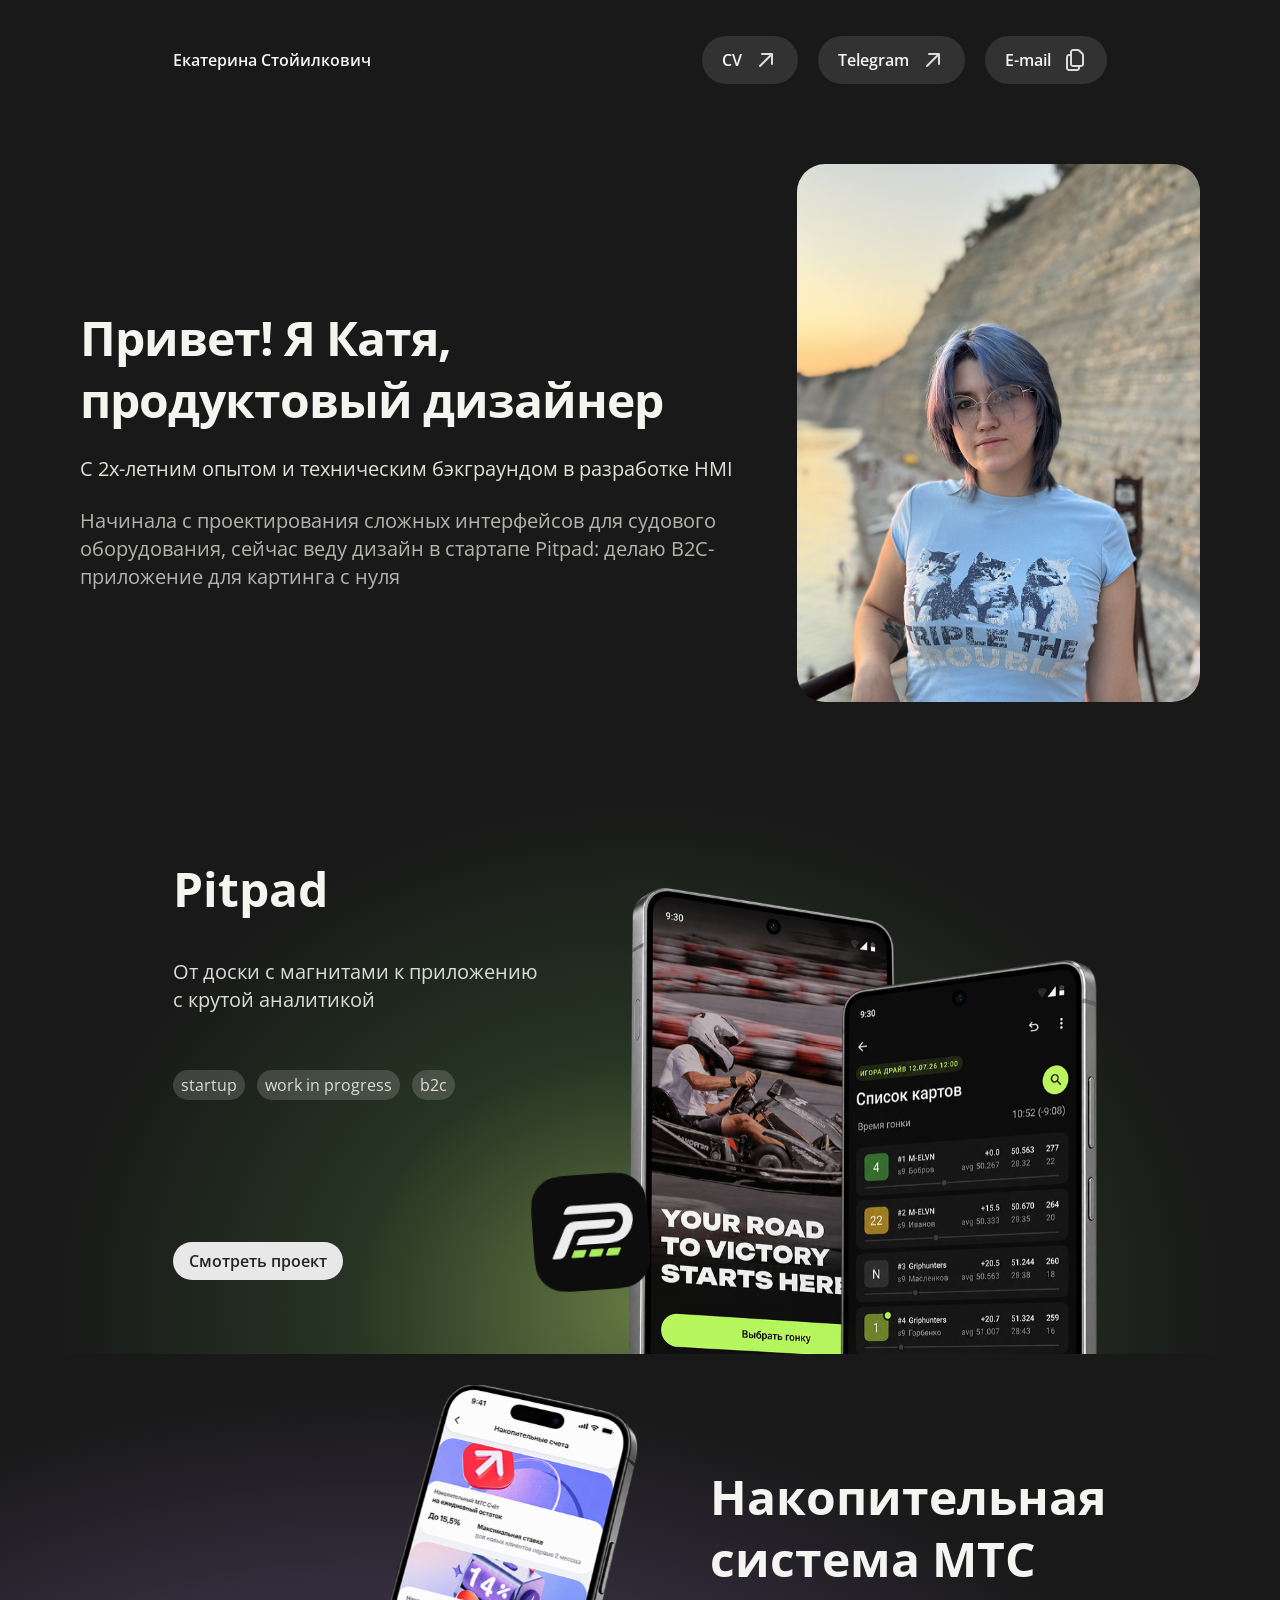
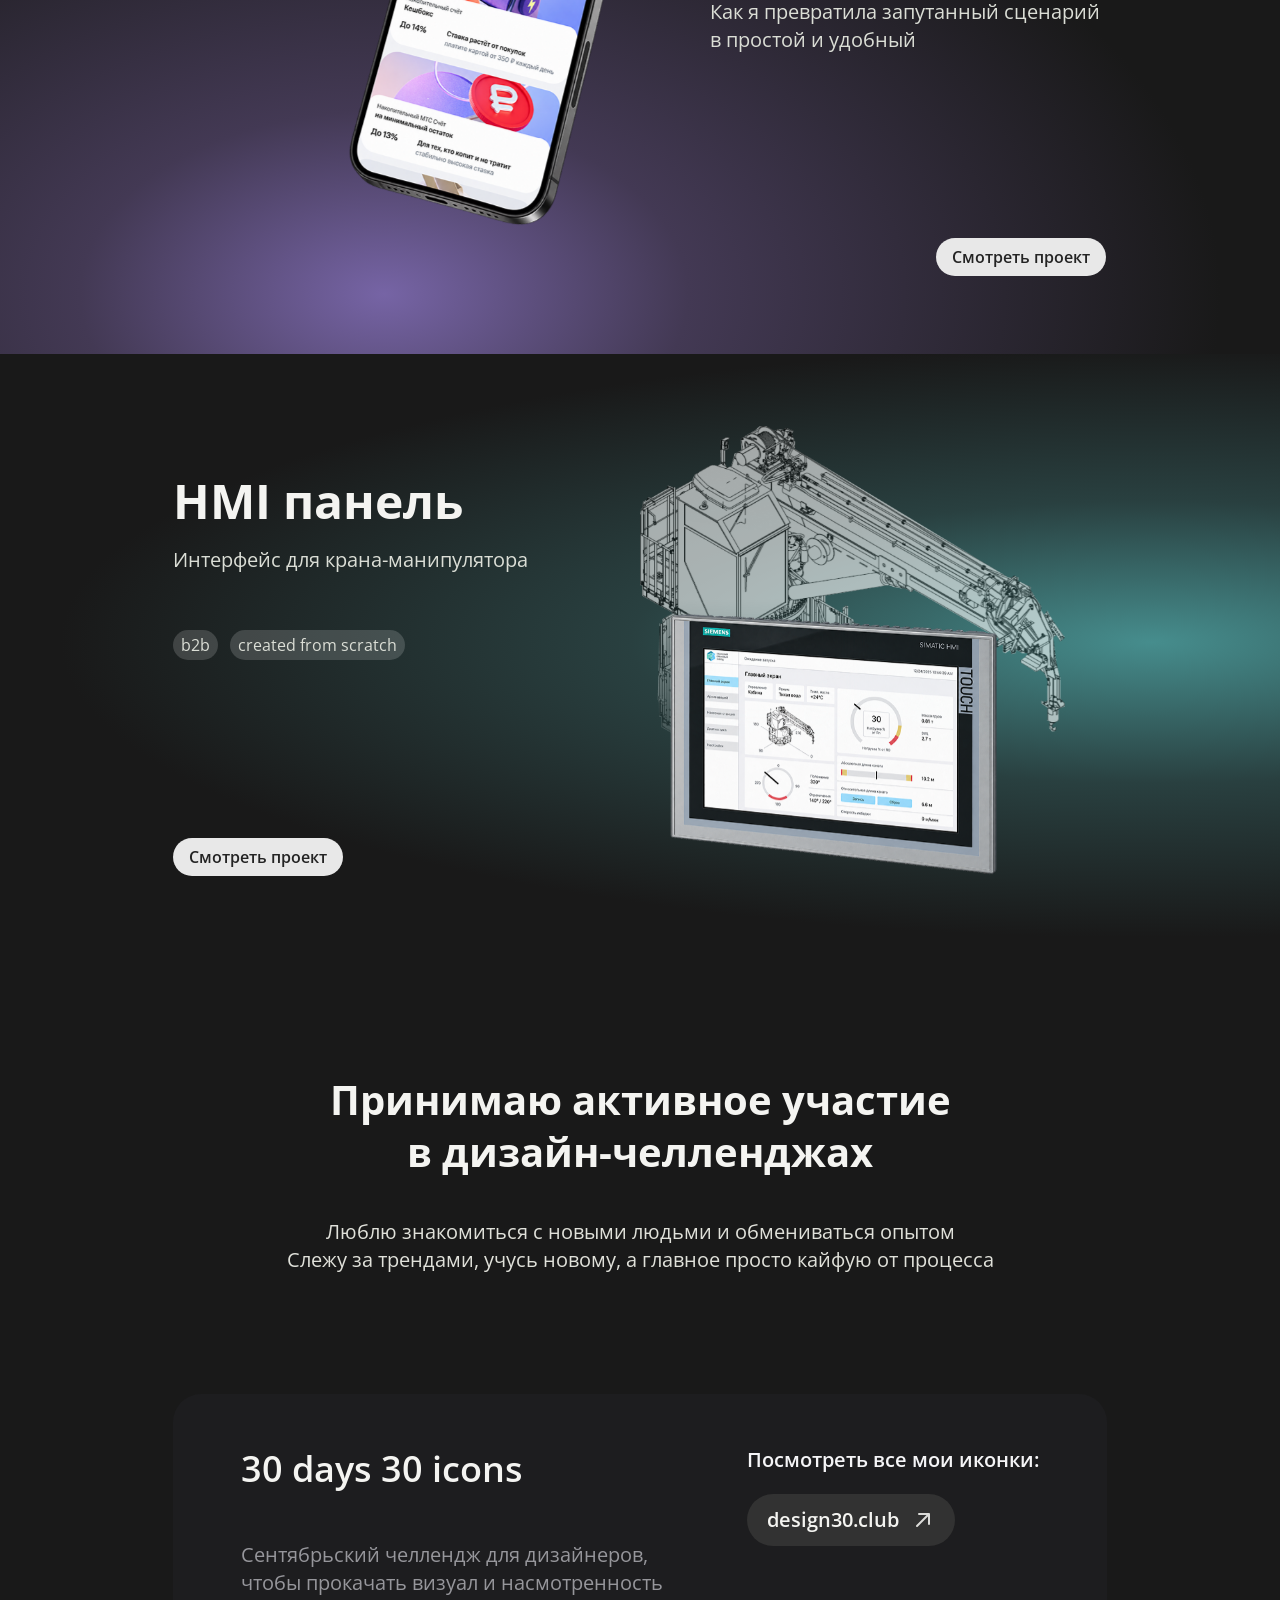
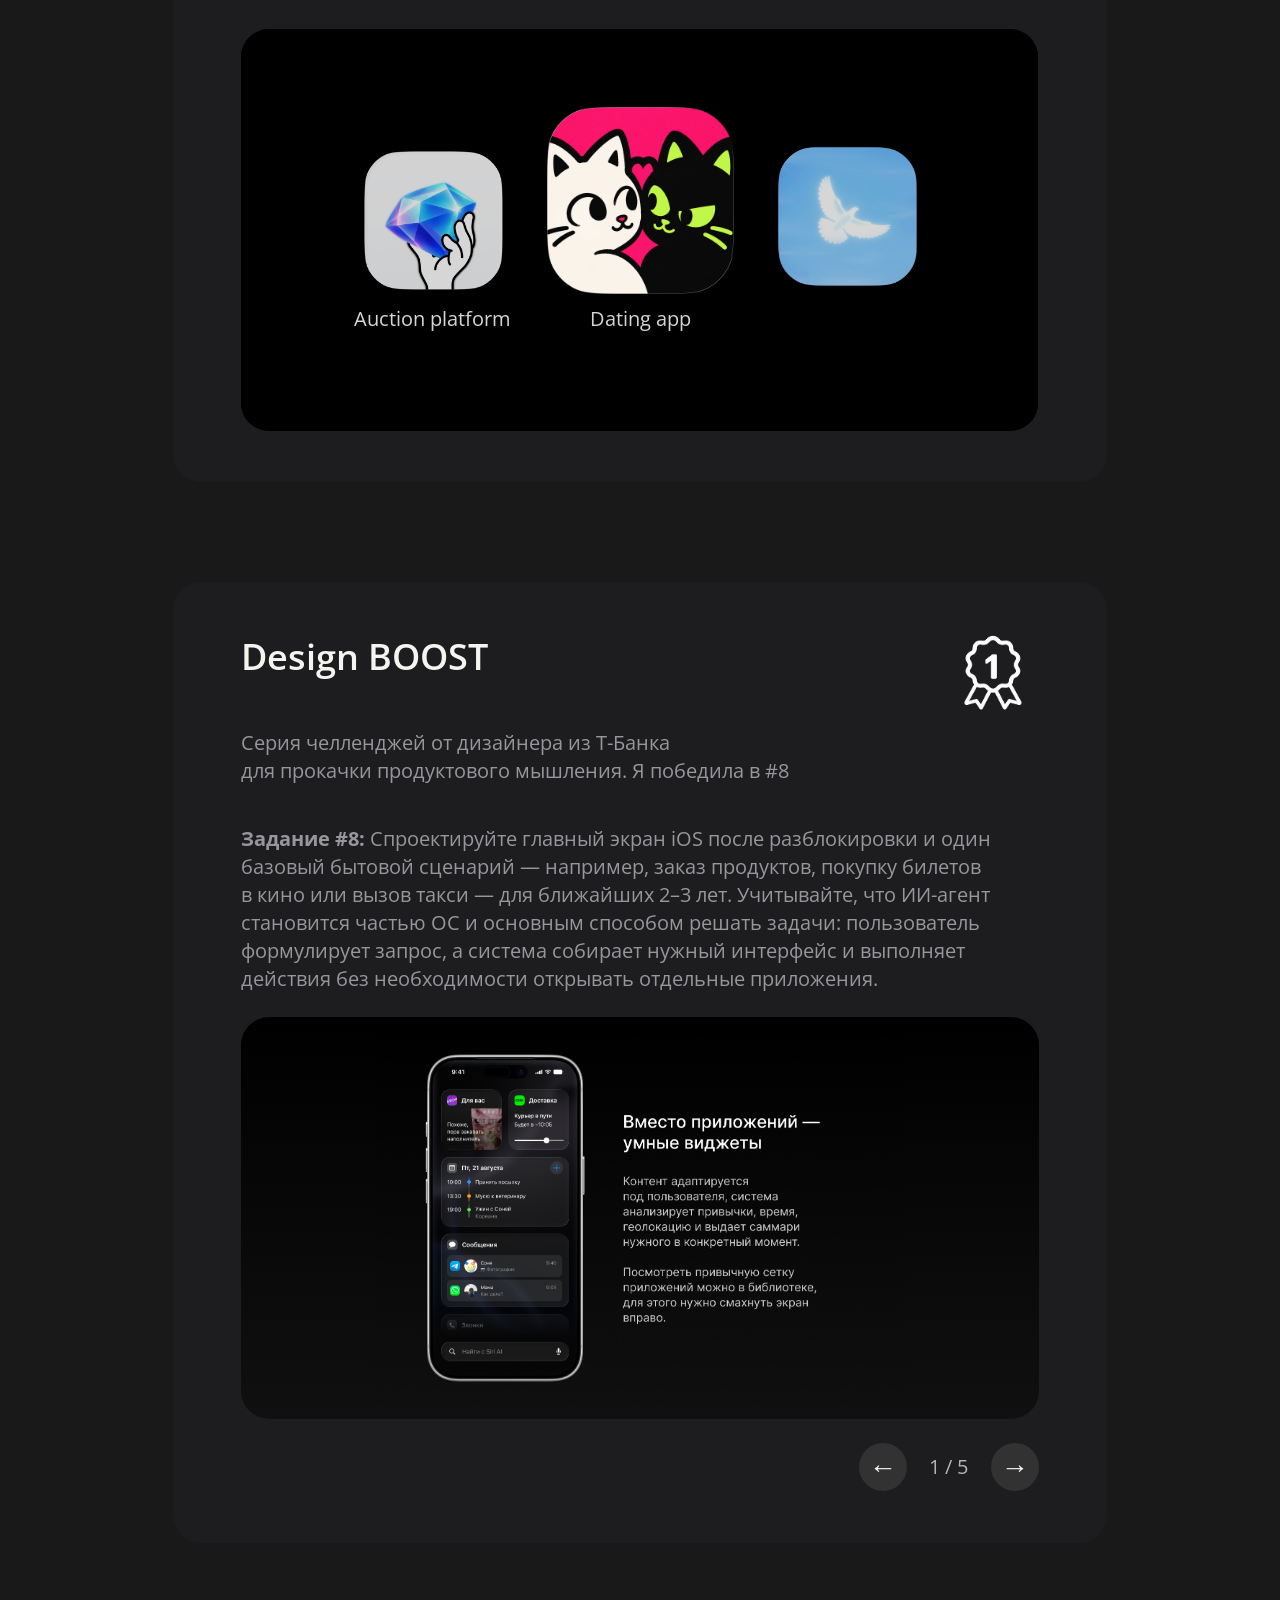
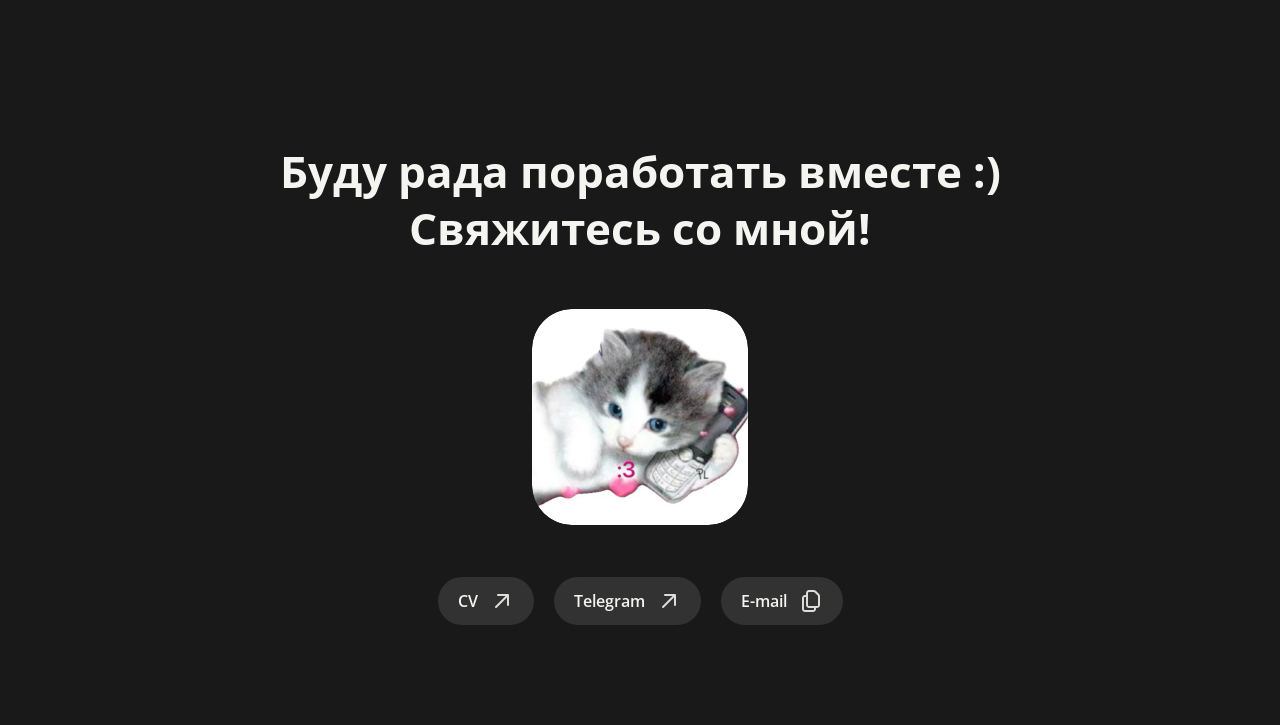
==== index.html @ 8561f6f3 "Keep Russian prepositions and conjunctions with following words" ====
<!doctype html><html lang="ru"><head><link rel="icon" type="image/png" sizes="16x16" href="/portfolio/new_images/icon_16x16_portfolio.png"><meta charset="utf-8"><meta name="viewport" content="width=device-width,initial-scale=1"><title>Екатерина Стойилкович — продуктовый дизайнер</title><meta name="description" content="Продуктовый дизайнер с техническим бэкграундом. Pitpad, МТС Банк и интерфейсы HMI."><meta property="og:title" content="Екатерина Стойилкович — продуктовый дизайнер"><meta property="og:image" content="https://pitta-dsgn.github.io/portfolio/new_images/main_profile.png"><script>if(location.protocol==="file:"){const b=document.createElement("base");b.href="https://pitta-dsgn.github.io/portfolio/";document.head.append(b)}</script><style>@font-face{font-family:OpenSans;font-weight:400;font-style:normal;font-display:swap;src:url([data-uri]) format("truetype");}@font-face{font-family:OpenSans;font-weight:600;font-style:normal;font-display:swap;src:url([data-uri]) format("truetype");}@font-face{font-family:OpenSans;font-weight:700;font-style:normal;font-display:swap;src:url([data-uri]) format("truetype");}*{box-sizing:border-box}html{scroll-behavior:smooth}body{margin:0;background:#191919;color:#f4f4f1;font-family:OpenSans,sans-serif;-webkit-font-smoothing:antialiased}button,a{-webkit-tap-highlight-color:transparent}a{color:inherit;text-decoration:none}button{font:inherit;cursor:pointer}button:focus-visible,a:focus-visible{outline:3px solid #bafb60;outline-offset:4px}img{display:block;max-width:100%;height:auto}.wide{width:min(1400px,73%);margin:auto}.header{display:flex;align-items:center;justify-content:space-between;padding:52px 36px 24px;gap:24px}.brand{font-size:20px;font-weight:700}.contacts{display:flex;gap:32px;flex-wrap:wrap}.pill{display:inline-flex;gap:12px;align-items:center;justify-content:center;background:#323232;color:#f4f4f1;border:0;border-radius:40px;padding:12px 24px;font-size:20px;line-height:1.4;font-weight:700;transition:background .2s,transform .2s}.pill:hover{background:#454545;transform:translateY(-2px)}.pill span{font-size:28px;line-height:1.4}.copy-icon{width:16px;height:20px;position:relative;border:2px solid currentColor;border-radius:4px;margin:4px 4px}.copy-icon:before{content:'';position:absolute;width:12px;height:16px;border:2px solid currentColor;border-radius:4px;left:-8px;top:-8px;background:#323232}.hero{max-width:1120px;width:58.4%;margin:76px auto 160px;display:grid;grid-template-columns:minmax(0,1fr) 40.6%;gap:60px;align-items:center}.hero h1{font-size:round(nearest, clamp(32px,2.5vw,48px), 4px);line-height:1.4;letter-spacing:0px;margin:0 0 24px}.hero p{font-size:20px;line-height:1.4;color:#b4b4af;margin:0}.hero .experience{font-size:24px;line-height:1.4;color:#e0e1da;margin-bottom:24px}.portrait{display:block;width:100%;height:auto;aspect-ratio:455/607;object-fit:contain;align-self:center;flex-shrink:0;border-radius:28px;animation:portrait 1s ease both}.project-band{position:relative;isolation:isolate}.project-band:before{content:'';position:absolute;inset:0;z-index:-1;pointer-events:none}.pit:before{background:radial-gradient(ellipse at 50% 92%,#647943 0,#263523 32%,#191919 65%)}.mts:before{background:radial-gradient(ellipse at 30% 90%,#7664a5 0,#433954 24%,#191919 66%)}.hmi:before{background:radial-gradient(ellipse at 90% 48%,#468d8d 0,#294040 32%,#191919 67%)}.project{position:relative;aspect-ratio:1400/900;overflow:hidden;container-type:inline-size;margin-bottom:100px}.project-copy{position:absolute;left:0;top:6.7%;width:43%;z-index:2;height:78.5%}.project h2{font-size:round(nearest, clamp(36px,3.75vw,72px), 4px);line-height:1.4;margin:0 0 44px;letter-spacing:0px}.project p{font-size:round(nearest, clamp(24px,1.67vw,32px), 4px);line-height:1.4;color:#dbded6;margin:0;max-width:600px}.tags{display:flex;flex-wrap:wrap;gap:16px;margin-top:76px}.tags span{font-size:round(nearest, clamp(20px,1.3vw,24px), 4px);line-height:1.4;background:#ffffff29;border-radius:76px;padding:4px 12px;color:#dbded6}.project-link{position:absolute;left:0;bottom:0;background:#e8e8e8;color:#242424;font-size:20px;line-height:1.4;border-radius:40px;padding:12px 24px;font-weight:700;transition:transform .25s,background .25s}.project-link:hover{background:#fff;transform:translateY(-3px)}.art{position:absolute;height:auto;max-width:none;pointer-events:none;will-change:transform;transition:transform 1.2s cubic-bezier(.2,.7,.2,1)}.pit-one{width:41.07%;left:42.86%;top:4.6%}.pit-two{width:41.07%;left:64.64%;top:19.6%}.pit-logo{width:12.43%;left:38.5%;top:64%;border-radius:26%;rotate:-4deg}.mts .project-copy{left:57.57%;width:42.43%}.mts .project-link{left:auto;right:0}.mts-one{width:30.71%;left:3%;top:17%;rotate:-8deg;z-index:1}.mts-two{width:31.64%;left:18.36%;top:-3.5%}.hmi-one{width:45.5%;left:50%;top:1%}.hmi-two{width:39.36%;left:51.14%;top:33.25%}.hmi .tags{margin-top:72px}.motion-ready .project .art{transform:translateY(70px)}.motion-ready .project.in-view .art{transform:translateY(0)}.motion-ready .project.in-view .art:nth-of-type(2){transition-delay:.14s}.challenges{padding-top:60px}.section-intro{text-align:center;max-width:1000px;margin:0 auto 120px}.section-intro h2{font-size:48px;line-height:1.4;letter-spacing:0px;margin:0 0 40px}.section-intro p{font-size:24px;line-height:1.4;color:#e0e1da;margin:0}.challenge{background:#1d1d1f;border-radius:28px;padding:72px round(nearest, 7.5%, 4px);margin-bottom:100px}.challenge-head{display:flex;justify-content:space-between;gap:32px;align-items:flex-start}.challenge h3{font-size:round(nearest, clamp(36px,2.92vw,56px), 4px);line-height:1.4;margin:0 0 48px;font-weight:700;letter-spacing:0px}.challenge p{font-size:20px;line-height:1.4;color:#96969b;margin:0}.challenge-link{display:flex;flex-direction:column;align-items:flex-start;gap:20px;flex-shrink:0}.challenge-link p{color:#f5f5f7;font-weight:700}.challenge-link .pill{font-size:20px;white-space:nowrap}.challenge-visual{background:#000;border-radius:28px;aspect-ratio:1191/600;margin-top:32px;overflow:hidden}.award{width:120px;height:120px;object-fit:contain;margin-top:-8px}.boost-visual{display:grid;grid-template-columns:35% 65%;align-items:center}.brief{padding:36px 0 36px 52px}.brief p{color:#f5f5f7;font-size:20px;line-height:1.4}.brief h4{font-size:20px;line-height:1.4;margin:0 0 24px}.boost-image{width:100%;height:100%;object-fit:contain}.footer{display:flex;flex-direction:column;align-items:center;gap:52px;padding:100px 24px;text-align:center}.footer h2{font-size:44px;line-height:1.4;letter-spacing:0px;margin:0}.kitty{width:216px;height:216px;object-fit:cover;border-radius:40px}.toast{position:fixed;bottom:24px;left:50%;translate:-50% 15px;background:#f4f4f1;color:#191919;border-radius:32px;padding:16px 24px;font-size:20px;opacity:0;pointer-events:none;transition:.25s;z-index:20;max-width:calc(100% - 32px);text-align:center}.toast.show{opacity:1;translate:-50% 0}.skip{position:absolute;left:20px;top:-80px;padding:12px;background:#fff;color:#111;z-index:30}.skip:focus{top:12px}@keyframes portrait{from{opacity:0;transform:translateY(25px)}to{opacity:1;transform:none}}@media(max-width:1500px) and (min-width:901px){.header{padding:36px 0 20px}.brand,.pill,.project-link{font-size:16px}.contacts{gap:20px}.pill,.project-link{padding:12px 20px;line-height:1.4}.hero{gap:40px;margin-top:60px;margin-bottom:112px}.hero .experience{font-size:20px}.hero p{font-size:20px}.project h2{margin-bottom:32px}.tags{gap:12px;margin-top:48px}.project{margin-bottom:72px}.challenge{padding-top:52px;padding-bottom:52px}.challenge-link p,.challenge p,.challenge-link .pill{font-size:20px}.brief{padding:20px 0 20px 28px}.brief p,.brief h4{font-size:16px}.section-intro h2{font-size:40px}.section-intro p{font-size:20px}.award{width:92px;height:92px}}@media(max-width:900px){.wide{width:calc(100% - 40px)}.header{padding:24px 0;flex-wrap:wrap}.brand{font-size:20px}.contacts{gap:12px}.pill{font-size:20px;padding:12px 20px;line-height:1.4}.hero{width:calc(100% - 48px);max-width:652px;grid-template-columns:1fr 36%;gap:24px;margin:44px auto 80px}.hero h1{font-size:32px}.hero .experience{font-size:20px}.hero p{font-size:20px}.project{aspect-ratio:auto;min-height:720px;margin-bottom:40px}.project-copy,.mts .project-copy{position:relative;left:auto;top:auto;width:100%;height:auto;padding-top:36px}.project h2{font-size:44px;margin-bottom:24px;max-width:600px}.project p{font-size:24px;max-width:552px}.tags,.hmi .tags{margin-top:24px;gap:12px}.tags span{font-size:20px}.project-link,.mts .project-link{position:relative;display:inline-flex;left:auto;right:auto;margin-top:28px;padding:12px 20px;font-size:20px}.pit-one{width:40%;left:24%;top:352px}.pit-two{width:40%;left:55%;top:400px}.pit-logo{width:16%;left:8%;top:492px}.mts-one{width:34%;left:19%;top:380px}.mts-two{width:35%;left:47%;top:340px}.hmi-one{width:68%;left:25%;top:332px}.hmi-two{width:59%;left:32%;top:440px}.challenges{padding-top:72px}.section-intro{margin-bottom:60px;padding:0 20px}.section-intro h2{font-size:36px;margin-bottom:28px}.section-intro p{font-size:20px}.challenge{padding:36px 24px;margin-bottom:44px}.challenge-head{flex-wrap:wrap}.challenge h3{font-size:36px;margin-bottom:24px}.challenge p{font-size:20px}.challenge-link{gap:16px}.challenge-link p{font-size:20px}.award{width:76px;height:76px}.boost-visual{display:flex;flex-direction:column;aspect-ratio:auto}.brief{padding:28px}.brief p,.brief h4{font-size:20px}.boost-image{height:auto}.footer{padding:60px 20px;gap:36px}.footer h2{font-size:32px}.kitty{width:180px;height:180px}.challenge-visual{border-radius:20px}}@media(max-width:540px){.hero{display:flex;flex-direction:column-reverse;align-items:flex-start}.portrait{width:60%;max-width:232px;border-radius:24px}.hero h1{font-size:36px}.hero p{font-size:20px}.header .contacts{gap:8px}.header .pill{font-size:16px;padding:8px 12px}.project{min-height:772px}.project h2{font-size:40px}.project p{font-size:24px}.pit-one{width:65%;left:7%;top:380px}.pit-two{width:65%;left:48%;top:436px}.pit-logo{width:22%;left:0;top:592px}.mts-one{width:53%;left:2%;top:440px}.mts-two{width:53%;left:44%;top:392px}.hmi .project{min-height:672px}.hmi-one{width:91%;left:12%;top:360px}.hmi-two{width:83%;left:13%;top:440px}.challenge{padding:28px 20px}.challenge h3{font-size:32px}.challenge p{font-size:20px}.award{width:60px;height:60px}.challenge-head{gap:24px}.challenge-head:has(.award){flex-wrap:nowrap}.brief{padding:24px}.brief p{font-size:20px}.footer .contacts{gap:12px}.footer .pill{font-size:16px;padding:12px 16px}}@media(prefers-reduced-motion:reduce){html{scroll-behavior:auto}*,*::before,*::after{animation:none!important;transition:none!important}.motion-ready .project .art{transform:none!important}}

.ui-icon{flex:none;max-width:none}.art{transition:none}
@media(min-width:901px){.project{margin-bottom:4px}.project-copy{top:18.3%;height:68.8%}.project-copy h2{font-size:round(nearest, 5.143cqw, 4px);margin-bottom:round(nearest, 3cqw, 4px)}.project-copy p{font-size:round(nearest, 2.286cqw, 4px)}.project-copy .tags{position:absolute;top:round(nearest, 37.8cqw, 4px);margin-top:0;translate:0 -11.8cqw}.pit .project-copy{top:19.5%}.pit .tags{top:round(nearest, 33.8cqw, 4px);translate:0 -12.54cqw}.hmi .project-copy{top:19.55%}.hmi .tags{top:round(nearest, 29.43cqw, 4px);translate:0 -12.57cqw}.pit-one{top:15.67%}.pit-two{top:29%}.pit-logo{top:68.4%}.mts-one{top:26.5%}.mts-two{top:8%}.hmi-one{top:12%}.hmi-two{top:40.67%}}
.boost-brief{margin-top:40px}.boost-brief p{font-size:20px;line-height:1.4}.boost-stage{position:relative;margin-top:24px;background:linear-gradient(#000,#101010)}.boost-slide{height:100%;width:100%;position:absolute;inset:0;display:flex;justify-content:center}.boost-slide[hidden]{display:none}.boost-image{width:66.52%;height:100%;object-fit:contain}.carousel-controls{display:flex;justify-content:flex-end;align-items:center;gap:20px;margin-top:24px}.carousel-arrow{width:48px;height:48px;border:0;border-radius:50%;background:#323232;color:#f4f4f1;font-size:28px;transition:background .2s,transform .2s}.carousel-arrow:hover{background:#484848}.carousel-arrow:active{transform:scale(.94)}.slide-count{font-size:20px;color:#b4b4af;font-variant-numeric:tabular-nums;min-width:44px;text-align:center}
@media(max-width:900px){.boost-image{width:100%}.boost-stage{aspect-ratio:1471/1114}.boost-brief p{font-size:20px}}

/* Figma main_redesign: one 1400 x 900 coordinate system. */
body{font-synthesis:none}.pill,.project-link,.brand,.challenge h3,.challenge-link p{font-weight:600}
@media(min-width:901px){
.wide{width:min(1400px,72.916667%)}
.header{padding:52px 36px 24px}.brand,.pill{font-size:20px}.pill{line-height:1.4;padding:12px 24px}.contacts{gap:32px}
.hero{margin:76px auto 60px;gap:60px}.hero>div{padding-top:32px}.hero .experience{font-size:24px}.hero p{font-size:20px}
.project{aspect-ratio:14/9;margin-bottom:0}
.project-copy,.pit .project-copy,.mts .project-copy,.hmi .project-copy{inset:0;width:100%;height:100%;padding:0;pointer-events:none}
.project-copy h2,.project-copy p,.project-copy .tags,.project-copy .project-link{position:absolute;left:0;margin:0;translate:none;pointer-events:auto}
.project-copy h2{top:round(nearest, 12.57cqw, 4px);font-size:round(nearest, 5.143cqw, 4px);line-height:1.4;width:42.43%;letter-spacing:0}
.pit .project-copy h2{top:round(nearest, 11.286cqw, 4px);line-height:1.4}
.project-copy p{top:round(nearest, 22.06cqw, 4px);width:43%;max-width:none;font-size:round(nearest, 2.286cqw, 4px);line-height:1.4}
.project-copy .tags{top:round(nearest, 33.786cqw, 4px);gap:round(nearest, 1.143cqw, 4px)}
.tags span{font-size:round(nearest, 1.786cqw, 4px);padding:round(nearest, .286cqw, 4px) round(nearest, .857cqw, 4px)}
.project-copy .project-link{top:round(nearest, 52.143cqw, 4px);bottom:auto;right:auto;font-size:round(nearest, clamp(16px,1.429cqw,20px), 4px);line-height:1.4;padding:round(nearest, .964cqw, 4px) round(nearest, 1.643cqw, 4px);white-space:nowrap}
.mts .project-copy h2{left:57.57%;top:round(nearest, 11.786cqw, 4px)}
.mts .project-copy p{left:57.57%;top:round(nearest, 26.057cqw, 4px);width:42.43%}
.mts .project-copy .tags{left:57.57%;top:round(nearest, 37.786cqw, 4px)}
.mts .project-link{left:auto;right:0;top:round(nearest, 51.857cqw, 4px)}
.hmi .project-copy p{top:round(nearest, 20.707cqw, 4px);width:42.43%}.hmi .project-copy .tags{top:round(nearest, 29.429cqw, 4px)}.hmi .project-link{top:round(nearest, 51.857cqw, 4px)}
.pit-one{left:42.857%;top:round(nearest, 10.071cqw, 4px);width:41.071%}.pit-two{left:64.643%;top:round(nearest, 18.643cqw, 4px);width:41.071%}.pit-logo{left:38.419%;top:round(nearest, 43.98cqw, 4px);width:12.429%}
.mts-one{left:3.7%;top:round(nearest, 17.07cqw, 4px);width:30.714%}.mts-two{left:18.357%;top:round(nearest, 5.143cqw, 4px);width:31.643%}
.hmi-one{left:50%;top:round(nearest, 7.714cqw, 4px);width:45.5%}.hmi-two{left:51.143%;top:round(nearest, 26.143cqw, 4px);width:39.357%}
.challenges{padding-top:192px}.section-intro{margin-bottom:120px}
}
@media(min-width:901px) and (max-width:1500px){.header{padding:36px 0 20px}.contacts{gap:20px}.brand,.pill{font-size:16px}.pill{padding:12px 20px;line-height:1.4}.hero{margin:60px auto 52px;gap:40px}.hero .experience{font-size:20px}.hero p{font-size:20px}.challenges{padding-top:120px}}
/* Reveal uses translate, independent of scroll's transform. */
.reveal-pending{opacity:0;translate:0 24px}
.reveal-pending.art{translate:0 48px}
.reveal-pending.pit-logo{translate:0 40px;rotate:-12deg}
.reveal-target{transition:opacity .48s ease,translate .62s cubic-bezier(.22,1,.36,1),rotate .62s cubic-bezier(.22,1,.36,1);transition-delay:var(--reveal-delay,0ms)}
.reveal-target.reveal-visible{opacity:1;translate:0 0}.pit-logo.reveal-visible{rotate:-4deg}
@media(prefers-reduced-motion:reduce){.reveal-pending{opacity:1;translate:none}.reveal-pending.pit-logo{rotate:-4deg}.art{transform:none!important}}

.icons-gallery{position:relative;isolation:isolate;background:#000;min-height:340px;container-type:inline-size}
.icons-track{position:absolute;inset:0 0 60px;display:flex;align-items:center;gap:0;overflow-x:auto;overflow-y:hidden;padding-inline:round(nearest, 37%, 4px);scroll-snap-type:x mandatory;scrollbar-width:none;cursor:grab;overscroll-behavior-x:contain;touch-action:pan-x pan-y;user-select:none}
.icons-track::-webkit-scrollbar{display:none}.icons-track.dragging{cursor:grabbing;scroll-snap-type:none}
.icon-slide{flex:0 0 26cqw;scroll-snap-align:center;display:grid;place-items:center;height:100%;}
.gallery-icon{width:90%;height:auto;max-height:80%;object-fit:contain;pointer-events:none;will-change:transform;transform:translateY(var(--icon-y,0px)) scale(var(--icon-scale,1));opacity:var(--icon-opacity,1)}
.icons-controls{position:absolute;bottom:24px;left:0;right:0;display:flex;justify-content:center;gap:16px}.icons-controls button:disabled{opacity:.3;cursor:default}.icons-gallery:before,.icons-gallery:after{content:'';position:absolute;top:0;bottom:80px;width:8%;pointer-events:none;z-index:2}.icons-gallery:before{left:0;background:linear-gradient(90deg,#000,transparent)}.icons-gallery:after{right:0;background:linear-gradient(-90deg,#000,transparent)}
.footer .contacts{opacity:1!important;translate:none!important}
@media(max-width:540px){.icons-gallery{min-height:320px}.icons-track{padding-inline:round(nearest, 25%, 4px)}.icon-slide{flex-basis:50cqw}.icons-controls{bottom:20px}}

.icons-track{inset:0;padding-block:36px;scroll-snap-type:x mandatory}.icon-slide{margin:0;position:relative;display:flex;flex-direction:column;justify-content:center;gap:24px}.gallery-icon{flex:none;width:90%;height:65%;max-height:none;object-fit:contain}.icon-slide figcaption{position:absolute;top:calc(82.5% + 12px);width:94%;text-align:center;font-size:20px;line-height:1.4;color:#d6d6d6;opacity:var(--label-opacity,1);text-wrap:balance}.icons-gallery:before,.icons-gallery:after{bottom:0}.icons-track.recentering{scroll-snap-type:none!important;scroll-behavior:auto!important}@media(max-width:540px){.icon-slide figcaption{font-size:16px;top:82%;}.icons-track{padding-block:32px}}

.icons-track{padding-block:24px}.icon-slide{justify-content:center;gap:12px}.gallery-icon{width:90%;height:auto;aspect-ratio:1;max-height:calc(100% - 64px);object-fit:contain}.icon-slide figcaption{position:static;flex:none;min-height:48px;width:94%;margin:0;font-size:20px;line-height:1.4;opacity:var(--label-opacity,0);transition:opacity .16s ease}.icons-gallery .icon-slide figcaption{top:auto}
@media(max-width:540px){.icon-slide{gap:12px}.icon-slide figcaption{font-size:16px;line-height:1.4;min-height:44px}}
</style><style>
/* Shared type rhythm and mobile controls. Line boxes retain the requested ratios. */
body{font-size:16px;line-height:1.4}
h1,h2,h3,h4,h5,h6{line-height:1.3!important}
.contacts .pill{white-space:nowrap}













@media(max-width:900px){
 .header .contacts,.footer .contacts{gap:8px;flex-wrap:nowrap;justify-content:center;max-width:100%}
 .header .pill,.footer .pill{font-size:16px;line-height:1.4;padding:8px 12px;gap:8px;min-height:44px}
 .header .pill .ui-icon,.footer .pill .ui-icon{width:20px;height:20px}
 .icons-gallery{min-height:320px}
 .icons-track{padding-inline:24px;padding-block:24px;scroll-padding-inline:24px}
 .icon-slide{flex:0 0 calc(100% - 48px);gap:12px}
 .gallery-icon{width:100%;max-height:calc(100% - 64px)}
 .icon-slide figcaption{font-size:16px;line-height:1.4;min-height:48px}
 .icons-gallery:before,.icons-gallery:after{width:16px}
 .footer{padding-inline:20px}
}
@media(max-width:360px){
 .header .pill,.footer .pill{padding-inline:8px}
 .header .contacts,.footer .contacts{gap:4px}
 .header .pill .ui-icon,.footer .pill .ui-icon{width:16px;height:16px}
 
 
}
</style><style>
/* Hero typography is deliberately independent of the global type rounding. */
@media(min-width:901px){
 .hero{width:min(1120px,calc(100% - 80px));grid-template-columns:minmax(0,1fr) 36%;gap:48px}
 .hero h1{font-size:48px;font-weight:700;letter-spacing:-1px;line-height:1.3!important;white-space:nowrap}
}
@media(min-width:901px) and (max-width:1100px){
 .hero{grid-template-columns:minmax(0,1fr) 28%;gap:24px}
}
@media(max-width:900px){
 .icons-track{padding-inline:24px;scroll-padding-inline:0}
 .icon-slide{flex:0 0 calc(100cqw - 48px)}
}
</style><style>
/* Keep the gallery viewport and every slide inside the challenge card. */
.icons-gallery{width:100%;max-width:100%;min-width:0;overflow:hidden;contain:inline-size paint}
.icons-track{min-width:0;max-width:100%;overflow-x:auto;overflow-y:hidden}
.icon-slide{min-width:0;min-height:0}
.gallery-icon{min-width:0;min-height:0}
@media(max-width:900px){
 .icons-gallery{height:var(--icon-gallery-height,360px);min-height:0;aspect-ratio:auto;clip-path:inset(0 round 20px)}
 .icons-track{inset:0;width:100%;height:100%;padding:16px 24px;scroll-padding:0;box-sizing:border-box}
 .icon-slide{flex:0 0 var(--icon-slide-width,220px);width:var(--icon-slide-width,220px);max-width:var(--icon-slide-width,220px);height:100%;gap:12px;overflow:hidden;align-items:center;justify-content:center}
 .gallery-icon{flex:0 0 auto;width:var(--icon-image-size,220px);height:var(--icon-image-size,220px);max-width:100%;max-height:none;aspect-ratio:1;object-fit:contain}
 .icon-slide figcaption{flex:0 0 48px;height:48px;min-height:0;max-width:100%;overflow:hidden;font-size:16px;line-height:1.4;overflow-wrap:anywhere}
}
</style><style>.icons-gallery{scroll-margin-top:32px}@media(max-width:900px){.challenge-head,.challenge-head>div,.challenge-link{min-width:0;max-width:100%}.challenge-link{flex-shrink:1}.challenge-link p{max-width:100%;overflow-wrap:anywhere}}</style><style>
/* Keep project artwork fully inside its section at every breakpoint. */
.project{min-width:0;max-width:100%;overflow:hidden}
@media(min-width:901px){
 .pit-one{width:38%;left:40%}
 .pit-two{width:38%;left:60%}
}
@media(max-width:540px){
 .pit-one{width:48%;left:8%}
 .pit-two{width:48%;left:44%}
 .pit-logo{left:4%;width:20%}
 .mts-one{width:44%;left:8%}
 .mts-two{width:48%;left:44%}
 .hmi-one{width:84%;left:8%}
 .hmi-two{width:80%;left:12%}
}
.boost-image{cursor:default}
</style><style>
@media(min-width:901px){
 .pit-one{width:28%;left:44%;top:8cqw}
 .pit-two{width:27%;left:70%;top:14cqw}
 .mts-one{width:28%;left:6%;top:14cqw}
}
@media(max-width:540px){
 .pit .project{min-height:max(772px,calc(100vw + 400px))}
 .mts .project{min-height:max(772px,calc(70vw + 480px))}
 .hmi .project{min-height:max(672px,calc(61vw + 448px))}
}
</style><style>
/* Desktop Pitpad composition: Figma 314:13639, 1920 x 900,
   central column x=260, width=1400. Clip at the screen, not the column. */
@media(min-width:901px){
 .project-band.pit{overflow:hidden}
 .pit .project{overflow:visible}
 .pit .pit-one{left:42.857142857%;top:10.071428571cqw;width:41.071428571%}
 .pit .pit-two{left:64.642857143%;top:18.642857143cqw;width:41.071428571%}
 .pit .pit-logo{left:38.418571429%;top:43.98cqw;width:12.428571429%}
}
</style><style>
/* Desktop MTS composition from Figma 314:13654. */
@media(min-width:901px){
 .project-band.mts{overflow:hidden}
 .mts .project{overflow:visible}
 .mts .mts-two{left:18.357142857%;top:5.142857143cqw;width:31.642857143%;height:47.5cqw;object-fit:cover}
 .mts .mts-one{left:3.699357143%;top:17.067357143cqw;width:30.714285714%;height:auto;rotate:-8deg}
}
</style><style>
/* Mobile compositions from mobile_pitpad 318:45463 and mobile_bank 318:45468.
   Keep their 393px image coordinate system below the flowing copy. */
.project-artwork{display:contents}
@media(max-width:900px){
 .project-band.pit,.project-band.mts{overflow:hidden}
 .pit .project,.mts .project{width:100%;max-width:540px;min-height:0;aspect-ratio:auto;overflow:visible;margin-bottom:40px}
 .pit .project-copy,.mts .project-copy{width:calc(100% - 40px);margin-inline:20px}
 .pit .project-artwork,.mts .project-artwork{display:block;position:relative;width:100%;margin-top:24px}
 .pit .project-artwork{height:134.351145038cqw}
 .mts .project-artwork{height:150.381679389cqw}
 .pit .pit-one{left:-4.071246819%;top:0;width:70.737913486%;height:115.521628499cqw;object-fit:cover}
 .pit .pit-two{left:33.58778626%;top:14.75826972cqw;width:70.737913486%;height:115.267175573cqw;object-fit:cover}
 .pit .pit-logo{left:32.163231552%;top:102.763613232cqw;width:25.676844784%;height:auto;rotate:-4deg}
 .mts .mts-two{left:31.436513995%;top:1.748600509cqw;width:68.702290076%;height:103.053435115cqw;object-fit:cover;rotate:-3.04deg}
 .mts .mts-one{left:5.222391858%;top:40.420101781cqw;width:66.662340967%;height:99.993384224cqw;object-fit:cover;rotate:-4.53deg}
}
</style><style>
/* Give the mobile BOOST description the full card width below its title. */
@media(max-width:900px){
 .boost-challenge .challenge-head{display:grid;grid-template-columns:minmax(0,1fr) auto;gap:24px;align-items:center}
 .boost-challenge .challenge-head>div{display:contents}
 .boost-challenge .challenge-head h3{grid-column:1;grid-row:1;margin:0}
 .boost-challenge .challenge-head .award{grid-column:2;grid-row:1;margin:0}
 .boost-challenge .challenge-head p{grid-column:1 / -1;grid-row:2;width:100%;max-width:none}
 .boost-description-break{display:none}
}
</style></head><body><a class="skip" href="#projects">К проектам</a><header class="header wide"><a class="brand" href="#">Екатерина Стойилкович</a><nav class="contacts" aria-label="Контакты"><a class="pill" href="images/CV_Stojilkovic.pdf" target="_blank" rel="noopener">CV <img class="ui-icon" src="images/akar-icons_arrow-up-right.svg" alt="" width="24" height="24"></a><a class="pill" href="https://t.me/kotellocek" target="_blank" rel="noopener">Telegram <img class="ui-icon" src="images/akar-icons_arrow-up-right.svg" alt="" width="24" height="24"></a><button class="pill email" type="button" aria-label="Скопировать e-mail ekaterina.kotelok@yandex.ru">E-mail <img class="ui-icon" src="images/akar-icons_copy.svg" alt="" width="24" height="24"></button></nav></header><main><section class="hero"><div><h1>Привет! Я Катя,<br>продуктовый дизайнер</h1><p class="experience">С 2х-летним опытом и техническим бэкграундом в разработке HMI</p><p>Начинала с проектирования сложных интерфейсов для судового оборудования, сейчас веду дизайн в стартапе Pitpad: делаю B2C-приложение для картинга с нуля</p></div><img class="portrait" src="new_images/main_profile.png" alt="Екатерина Стойилкович" width="455" height="607" loading="lazy" decoding="async"></section><div id="projects"><section class="project-band pit" id="project-pitpad"><div class="project wide"><div class="project-copy"><h2>Pitpad</h2><p>От доски с магнитами к приложению<br>с крутой аналитикой</p><div class="tags"><span>startup</span><span>work in progress</span><span>b2c</span></div><a class="project-link" href="pitboard/">Смотреть проект</a></div><div class="project-artwork" aria-hidden="true"><img class="art pit-one" src="new_images/main_pitpad1.png" alt="Главный экран Pitpad" width="575" height="937" loading="lazy" decoding="async"><img class="art pit-two" src="new_images/main_pitpad2.png" alt="Отслеживание гонки" width="575" height="937" loading="lazy" decoding="async"><img class="art pit-logo" src="new_images/main_logopitpad.png" alt="" width="174" height="174" loading="lazy" decoding="async"></div></div></section><section class="project-band mts"><div class="project wide"><div class="project-copy"><h2>Накопительная<br>система МТС</h2><p>Как я превратила запутанный сценарий в простой и удобный</p><div class="tags"><span>redesign</span><span>b2c</span><span>mobile</span></div><a class="project-link" href="bank/">Смотреть проект</a></div><div class="project-artwork" aria-hidden="true"><img class="art mts-two" src="new_images/main_mts2.png" alt="Накопительные счета МТС Банка" width="443" height="637" loading="lazy" decoding="async"><img class="art mts-one" src="new_images/main_mts1.png" alt="Выбор цели накопления" width="430" height="645" loading="lazy" decoding="async"></div></div></section><section class="project-band hmi" id="project-hmi"><div class="project wide"><div class="project-copy"><h2>HMI панель</h2><p>Интерфейс для крана-манипулятора</p><div class="tags"><span>b2b</span><span>сreated from scratch</span></div><a class="project-link" href="hmi/">Смотреть проект</a></div><img class="art hmi-one" src="new_images/main_hmi1.png" alt="Кран-манипулятор" width="637" height="516" loading="lazy" decoding="async"><img class="art hmi-two" src="new_images/main_hmi2.png" alt="Интерфейс панели Siemens" width="551" height="420" loading="lazy" decoding="async"></div></section></div><section class="challenges"><div class="section-intro"><h2>Принимаю активное участие<br>в дизайн-челленджах</h2><p>Люблю знакомиться с новыми людьми и обмениваться опытом<br>Слежу за трендами, учусь новому, а главное просто кайфую от процесса</p></div><div class="wide"><article class="challenge"><div class="challenge-head"><div><h3>30 days 30 icons</h3><p>Сентябрьский челлендж для дизайнеров,<br>чтобы прокачать визуал и насмотренность</p></div><div class="challenge-link"><p>Посмотреть все мои иконки:</p><a class="pill" href="https://www.design30.club/ru/profile/pitta" target="_blank" rel="noopener">design30.club <img class="ui-icon" src="images/akar-icons_arrow-up-right.svg" alt="" width="24" height="24"></a></div></div><div class="challenge-visual icons-gallery" id="icons-challenge"><div class="icons-track" tabindex="0" role="region" aria-label="Иконки челленджа — перетаскивайте или используйте клавиши влево и вправо"><figure class="icon-slide"><img class="gallery-icon" src="new_images/icons/auction%20platform.png" alt="Auction platform" width="948" height="948" loading="lazy" decoding="async"><figcaption>Auction platform</figcaption></figure><figure class="icon-slide"><img class="gallery-icon" src="new_images/icons/dating%20app.png" alt="Dating app" width="948" height="948" loading="lazy" decoding="async"><figcaption>Dating app</figcaption></figure><figure class="icon-slide"><img class="gallery-icon" src="new_images/icons/prayer%20app.png" alt="Prayer app" width="944" height="944" loading="lazy" decoding="async"><figcaption>Prayer app</figcaption></figure><figure class="icon-slide"><img class="gallery-icon" src="new_images/icons/friend%20finder%20service%20for%20women.png" alt="Friend finder service for women" width="948" height="948" loading="lazy" decoding="async"><figcaption>Friend finder service for women</figcaption></figure><figure class="icon-slide"><img class="gallery-icon" src="new_images/icons/locator%20for%20family.png" alt="Locator for family" width="948" height="948" loading="lazy" decoding="async"><figcaption>Locator for family</figcaption></figure><figure class="icon-slide"><img class="gallery-icon" src="new_images/icons/movie%20choice%20for%20friends.png" alt="Movie choice for friends" width="944" height="944" loading="lazy" decoding="async"><figcaption>Movie choice for friends</figcaption></figure><figure class="icon-slide"><img class="gallery-icon" src="new_images/icons/fresh%20checker.png" alt="Fresh checker" width="948" height="948" loading="lazy" decoding="async"><figcaption>Fresh checker</figcaption></figure><figure class="icon-slide"><img class="gallery-icon" src="new_images/icons/prediction%20market%20app.png" alt="Prediction market app" width="948" height="948" loading="lazy" decoding="async"><figcaption>Prediction market app</figcaption></figure><figure class="icon-slide"><img class="gallery-icon" src="new_images/icons/push-up%20alarm%20clock.png" alt="Push-up alarm clock" width="948" height="948" loading="lazy" decoding="async"><figcaption>Push-up alarm clock</figcaption></figure><figure class="icon-slide"><img class="gallery-icon" src="new_images/icons/puzzle%20game.png" alt="Puzzle game" width="948" height="948" loading="lazy" decoding="async"><figcaption>Puzzle game</figcaption></figure><figure class="icon-slide"><img class="gallery-icon" src="new_images/icons/run%20from%20zombies%20irl.png" alt="Run from zombies IRL" width="944" height="944" loading="lazy" decoding="async"><figcaption>Run from zombies IRL</figcaption></figure><figure class="icon-slide"><img class="gallery-icon" src="new_images/icons/second-hand%20marketplace.png" alt="Second-hand marketplace" width="948" height="948" loading="lazy" decoding="async"><figcaption>Second-hand marketplace</figcaption></figure><figure class="icon-slide"><img class="gallery-icon" src="new_images/icons/short%20series.png" alt="Short series" width="474" height="474" loading="lazy" decoding="async"><figcaption>Short series</figcaption></figure><figure class="icon-slide"><img class="gallery-icon" src="new_images/icons/trash%20cleaner.png" alt="Trash cleaner" width="948" height="948" loading="lazy" decoding="async"><figcaption>Trash cleaner</figcaption></figure><figure class="icon-slide"><img class="gallery-icon" src="new_images/icons/vet%20clinic.png" alt="Vet clinic" width="948" height="948" loading="lazy" decoding="async"><figcaption>Vet clinic</figcaption></figure><figure class="icon-slide"><img class="gallery-icon" src="new_images/icons/vibe%20coding%20games.png" alt="Vibe coding games" width="948" height="948" loading="lazy" decoding="async"><figcaption>Vibe coding games</figcaption></figure><figure class="icon-slide"><img class="gallery-icon" src="new_images/icons/video%20to%20recipe.png" alt="Video to recipe" width="948" height="948" loading="lazy" decoding="async"><figcaption>Video to recipe</figcaption></figure><figure class="icon-slide"><img class="gallery-icon" src="new_images/icons/womens%20health.png" alt="Women&#x27;s health" width="948" height="948" loading="lazy" decoding="async"><figcaption>Women&#x27;s health</figcaption></figure></div></div></article><article class="challenge boost-challenge"><div class="challenge-head"><div><h3>Design BOOST</h3><p>Серия челленджей от дизайнера из Т-Банка<br class="boost-description-break"> для прокачки продуктового мышления. Я победила в #8</p></div><img class="award" src="new_images/main_1place.png" alt="Первое место" width="120" height="120" loading="lazy" decoding="async"></div><div class="boost-brief"><p><strong>Задание #8:</strong> Спроектируйте главный экран iOS после разблокировки и один базовый бытовой сценарий — например, заказ продуктов, покупку билетов в кино или вызов такси — для ближайших 2–3 лет. Учитывайте, что ИИ-агент становится частью ОС и основным способом решать задачи: пользователь формулирует запрос, а система собирает нужный интерфейс и выполняет действия без необходимости открывать отдельные приложения.</p></div><div class="boost-carousel" role="region" aria-roledescription="карусель" aria-label="Design BOOST" tabindex="0"><div class="challenge-visual boost-stage"><div class="boost-slide"><img class="boost-image" src="new_images/main_db1.png" alt="Design BOOST — слайд 1 из 5" width="1471" height="1114" loading="lazy" decoding="async"></div><div class="boost-slide" hidden><img class="boost-image" src="new_images/main_db2.png" alt="Design BOOST — слайд 2 из 5" width="1471" height="1114" loading="lazy" decoding="async"></div><div class="boost-slide" hidden><img class="boost-image" src="new_images/main_db3.png" alt="Design BOOST — слайд 3 из 5" width="1471" height="1114" loading="lazy" decoding="async"></div><div class="boost-slide" hidden><img class="boost-image" src="new_images/main_db4.png" alt="Design BOOST — слайд 4 из 5" width="1471" height="1114" loading="lazy" decoding="async"></div><div class="boost-slide" hidden><img class="boost-image" src="new_images/main_db5.png" alt="Design BOOST — слайд 5 из 5" width="1471" height="1114" loading="lazy" decoding="async"></div></div><div class="carousel-controls"><button type="button" class="carousel-arrow previous" aria-label="Предыдущий слайд">←</button><span class="slide-count" aria-live="polite" aria-atomic="true">1 / 5</span><button type="button" class="carousel-arrow next" aria-label="Следующий слайд">→</button></div></div></article></div></section></main><footer class="footer"><h2>Буду рада поработать вместе :)<br>Свяжитесь со мной!</h2><img class="kitty" src="new_images/main_kitty.png" alt="Котик" width="856" height="856" loading="lazy" decoding="async"><nav class="contacts" aria-label="Контакты"><a class="pill" href="images/CV_Stojilkovic.pdf" target="_blank" rel="noopener">CV <img class="ui-icon" src="images/akar-icons_arrow-up-right.svg" alt="" width="24" height="24"></a><a class="pill" href="https://t.me/kotellocek" target="_blank" rel="noopener">Telegram <img class="ui-icon" src="images/akar-icons_arrow-up-right.svg" alt="" width="24" height="24"></a><button class="pill email" type="button" aria-label="Скопировать e-mail ekaterina.kotelok@yandex.ru">E-mail <img class="ui-icon" src="images/akar-icons_copy.svg" alt="" width="24" height="24"></button></nav></footer><div class="toast" role="status" aria-live="polite"></div><script>const motionPreference=matchMedia('(prefers-reduced-motion: reduce)');
const scenes=[...document.querySelectorAll('.project')].map(el=>({el,items:[...el.querySelectorAll('.art')],value:0}));
let frame=0,lastTime=0;
function animateScroll(time){frame=0;const smooth=1-Math.exp(-Math.min(time-lastTime||16,64)/90);lastTime=time;let unsettled=false;
for(const scene of scenes){const box=scene.el.getBoundingClientRect();if(box.bottom< -80||box.top>innerHeight+80)continue;const progress=Math.max(-1,Math.min(1,(innerHeight/2-box.top-box.height/2)/((innerHeight+box.height)/2)));const target=motionPreference.matches?0:-progress*Math.min(38,innerWidth*.025);scene.value+=(target-scene.value)*smooth;if(Math.abs(target-scene.value)>.05)unsettled=true;scene.items.forEach((item,i)=>item.style.transform=`translate3d(0,${(scene.value*[1,.7,.4][i%3]).toFixed(2)}px,0)`);}
if(unsettled)frame=requestAnimationFrame(animateScroll);}
function requestMotion(){if(!frame)frame=requestAnimationFrame(animateScroll)}
addEventListener('scroll',requestMotion,{passive:true});addEventListener('resize',requestMotion,{passive:true});addEventListener('load',requestMotion);motionPreference.addEventListener('change',()=>{scenes.forEach(s=>{s.value=0;s.items.forEach(i=>i.style.transform='')});requestMotion()});requestMotion();
const carousel=document.querySelector('.boost-carousel');const slides=[...carousel.querySelectorAll('.boost-slide')];let activeSlide=0;
function showSlide(direction){slides[activeSlide].hidden=true;activeSlide=(activeSlide+direction+slides.length)%slides.length;const slide=slides[activeSlide];slide.hidden=false;if(!motionPreference.matches&&slide.animate)slide.animate([{opacity:0,transform:`translateX(${direction*10}px)`},{opacity:1,transform:'translateX(0)'}],{duration:260,easing:'ease-out'});carousel.querySelector('.slide-count').textContent=`${activeSlide+1} / ${slides.length}`;}
carousel.querySelector('.previous').addEventListener('click',()=>showSlide(-1));carousel.querySelector('.next').addEventListener('click',()=>showSlide(1));carousel.addEventListener('keydown',event=>{if(event.key==='ArrowLeft'||event.key==='ArrowRight'){event.preventDefault();showSlide(event.key==='ArrowLeft'?-1:1)}});

if(!motionPreference.matches&&'IntersectionObserver' in window){
 // Observe each item, not its much taller section. Trigger after its top has
 // crossed 80% of the viewport; tall phone images need no large area threshold.
 const items=[...document.querySelectorAll('.project-copy h2,.project-copy p,.project-copy .tags,.project-link,.art,.section-intro h2,.section-intro p,.challenge-head,.boost-brief,.challenge-visual,.carousel-controls,.footer h2,.footer .kitty')];
 const observer=new IntersectionObserver(entries=>{for(const entry of entries){if(!entry.isIntersecting)continue;const el=entry.target;el.classList.remove('reveal-pending');el.classList.add('reveal-visible');observer.unobserve(el)}},{threshold:0,rootMargin:`0px 0px -${Math.round(innerHeight*.15)}px 0px`});
 const revealAtPageEnd=()=>{if(scrollY+innerHeight<document.documentElement.scrollHeight-4)return;items.forEach(el=>{const box=el.getBoundingClientRect();if(box.top<innerHeight&&box.bottom>0){el.classList.remove('reveal-pending');el.classList.add('reveal-visible');observer.unobserve(el)}})};
 addEventListener('scroll',revealAtPageEnd,{passive:true});addEventListener('resize',revealAtPageEnd);addEventListener('load',revealAtPageEnd);
 items.forEach(el=>{const delay=el.matches('.pit-two,.mts-one,.hmi-two')?80:el.matches('.pit-logo')?100:0;el.classList.add('reveal-target','reveal-pending');el.style.setProperty('--reveal-delay',delay+'ms');observer.observe(el)});
 motionPreference.addEventListener('change',event=>{if(event.matches){observer.disconnect();items.forEach(el=>{el.classList.remove('reveal-pending');el.classList.add('reveal-visible')})}});
}

const iconTrack=document.querySelector('.icons-track');
const originals=[...iconTrack.querySelectorAll('.icon-slide')];
const iconCount=originals.length;
const before=document.createDocumentFragment(),after=document.createDocumentFragment();
originals.forEach(slide=>{const a=slide.cloneNode(true),b=slide.cloneNode(true);a.setAttribute('aria-hidden','true');b.setAttribute('aria-hidden','true');before.append(a);after.append(b)});
iconTrack.prepend(before);iconTrack.append(after);
const iconSlides=[...iconTrack.querySelectorAll('.icon-slide')];
let iconFrame=0,iconDrag=null,settleTimer,autoTimer,manualIcons=false,iconsVisible=false,iconStep=0;
function jumpIcons(left){iconTrack.classList.add('recentering');iconTrack.scrollTo({left,behavior:'instant'});requestAnimationFrame(()=>iconTrack.classList.remove('recentering'))}
function iconCenter(index){const slide=iconSlides[Math.max(0,Math.min(iconSlides.length-1,index))];return slide.offsetLeft+slide.getBoundingClientRect().width/2-iconTrack.clientWidth/2}
function nearestIcon(){const first=iconCenter(0);return Math.round((iconTrack.scrollLeft-first)/iconStep)}
function normalizeIcons(){if(iconDrag||!iconStep)return;let index=nearestIcon();if(index<iconCount)index+=iconCount;else if(index>=iconCount*2)index-=iconCount;const left=iconCenter(index);if(Math.abs(left-iconTrack.scrollLeft)>1)jumpIcons(left)}
function paintIcons(){iconFrame=0;const box=iconTrack.getBoundingClientRect();const center=box.left+iconTrack.clientWidth/2;const step=iconSlides[0]?.getBoundingClientRect().width||1;const compact=matchMedia('(max-width:900px)').matches;iconSlides.forEach(slide=>{const rect=slide.getBoundingClientRect();const distance=Math.min(2.5,Math.abs((rect.left+rect.width/2-center)/step));const picture=slide.firstElementChild;picture.style.setProperty('--icon-scale',compact?1:Math.max(.42,1-distance*.26));picture.style.setProperty('--icon-y',compact?'0px':Math.round(Math.min(36,distance*18)/4)*4+'px');picture.style.setProperty('--icon-opacity',compact?1:Math.max(.5,1-distance*.16));slide.style.setProperty('--label-opacity',Math.max(0,1-distance*3))})}
function queueIcons(){if(!iconFrame)iconFrame=requestAnimationFrame(paintIcons)}
function sizeIcons(){const old=iconStep;const index=old?nearestIcon():iconCount;const gallery=iconTrack.parentElement;if(matchMedia('(max-width:900px)').matches){const width=Math.max(80,Math.floor((gallery.clientWidth-48)/4)*4);const imageSize=Math.min(width,320);gallery.style.setProperty('--icon-slide-width',width+'px');gallery.style.setProperty('--icon-image-size',imageSize+'px');gallery.style.setProperty('--icon-gallery-height',(imageSize+112)+'px');}else{gallery.style.removeProperty('--icon-slide-width');gallery.style.removeProperty('--icon-image-size');gallery.style.removeProperty('--icon-gallery-height');}iconStep=iconSlides.length>1?iconSlides[1].offsetLeft-iconSlides[0].offsetLeft:iconSlides[0]?.getBoundingClientRect().width||1;jumpIcons(iconCenter(index));queueIcons()}
function stepIcons(direction){normalizeIcons();const index=nearestIcon();iconTrack.scrollTo({left:iconCenter(index+direction),behavior:motionPreference.matches?'instant':'smooth'})}
function stopAutoIcons(){manualIcons=true;clearTimeout(autoTimer)}
function scheduleIcons(){clearTimeout(autoTimer);if(manualIcons||!iconsVisible||document.hidden||motionPreference.matches)return;autoTimer=setTimeout(()=>{stepIcons(1);scheduleIcons()},4000)}
iconTrack.addEventListener('scroll',()=>{queueIcons();clearTimeout(settleTimer);settleTimer=setTimeout(normalizeIcons,180)},{passive:true});
iconTrack.addEventListener('scrollend',normalizeIcons);
iconTrack.addEventListener('wheel',stopAutoIcons,{passive:true});iconTrack.addEventListener('touchstart',stopAutoIcons,{passive:true});
iconTrack.addEventListener('keydown',event=>{stopAutoIcons();if(event.key==='ArrowRight'||event.key==='ArrowLeft'){event.preventDefault();stepIcons(event.key==='ArrowRight'?1:-1)}});
iconTrack.addEventListener('pointerdown',event=>{stopAutoIcons();if(event.pointerType!=='mouse'||event.button!==0)return;iconDrag={x:event.clientX,left:iconTrack.scrollLeft};iconTrack.setPointerCapture(event.pointerId);iconTrack.classList.add('dragging')});
iconTrack.addEventListener('pointermove',event=>{if(!iconDrag)return;let left=iconDrag.left+iconDrag.x-event.clientX;const cycle=iconCount*iconStep;if(left<cycle*.5){left+=cycle;iconDrag.left+=cycle}else if(left>cycle*2.5){left-=cycle;iconDrag.left-=cycle}iconTrack.scrollLeft=left});
function stopIconDrag(){if(!iconDrag)return;iconDrag=null;iconTrack.classList.remove('dragging');iconTrack.scrollTo({left:iconCenter(nearestIcon()),behavior:motionPreference.matches?'instant':'smooth'});clearTimeout(settleTimer);settleTimer=setTimeout(normalizeIcons,200)}
iconTrack.addEventListener('pointerup',stopIconDrag);iconTrack.addEventListener('pointercancel',stopIconDrag);iconTrack.addEventListener('lostpointercapture',stopIconDrag);
let iconsStarted=false;
function onIconsVisibility(visible){iconsVisible=visible;if(visible&&!iconsStarted){iconsStarted=true;if(!manualIcons&&!motionPreference.matches&&!document.hidden)requestAnimationFrame(()=>{stepIcons(1);scheduleIcons()});else scheduleIcons()}else scheduleIcons()}
if('IntersectionObserver'in window){new IntersectionObserver(entries=>{onIconsVisibility(entries[0].isIntersecting&&entries[0].intersectionRatio>=.35)},{threshold:[0,.35]}).observe(iconTrack)}else{onIconsVisibility(true)}
if('ResizeObserver' in window)new ResizeObserver(sizeIcons).observe(iconTrack.parentElement);addEventListener('resize',sizeIcons);addEventListener('load',sizeIcons);document.addEventListener('visibilitychange',scheduleIcons);motionPreference.addEventListener('change',scheduleIcons);sizeIcons();

let timer;const toast=document.querySelector('.toast');function notify(text){toast.textContent=text;toast.classList.add('show');clearTimeout(timer);timer=setTimeout(()=>toast.classList.remove('show'),3200)}document.querySelectorAll('.email').forEach(button=>button.addEventListener('click',async()=>{const email='ekaterina.kotelok@yandex.ru';try{if(navigator.clipboard&&window.isSecureContext){await navigator.clipboard.writeText(email)}else{const input=document.createElement('textarea');input.value=email;input.style.cssText='position:fixed;opacity:0';document.body.append(input);input.select();const success=document.execCommand('copy');input.remove();button.focus();if(!success)throw new Error('clipboard unavailable')}notify('E-mail скопирован')}catch{notify(email)}}));</script></body></html>
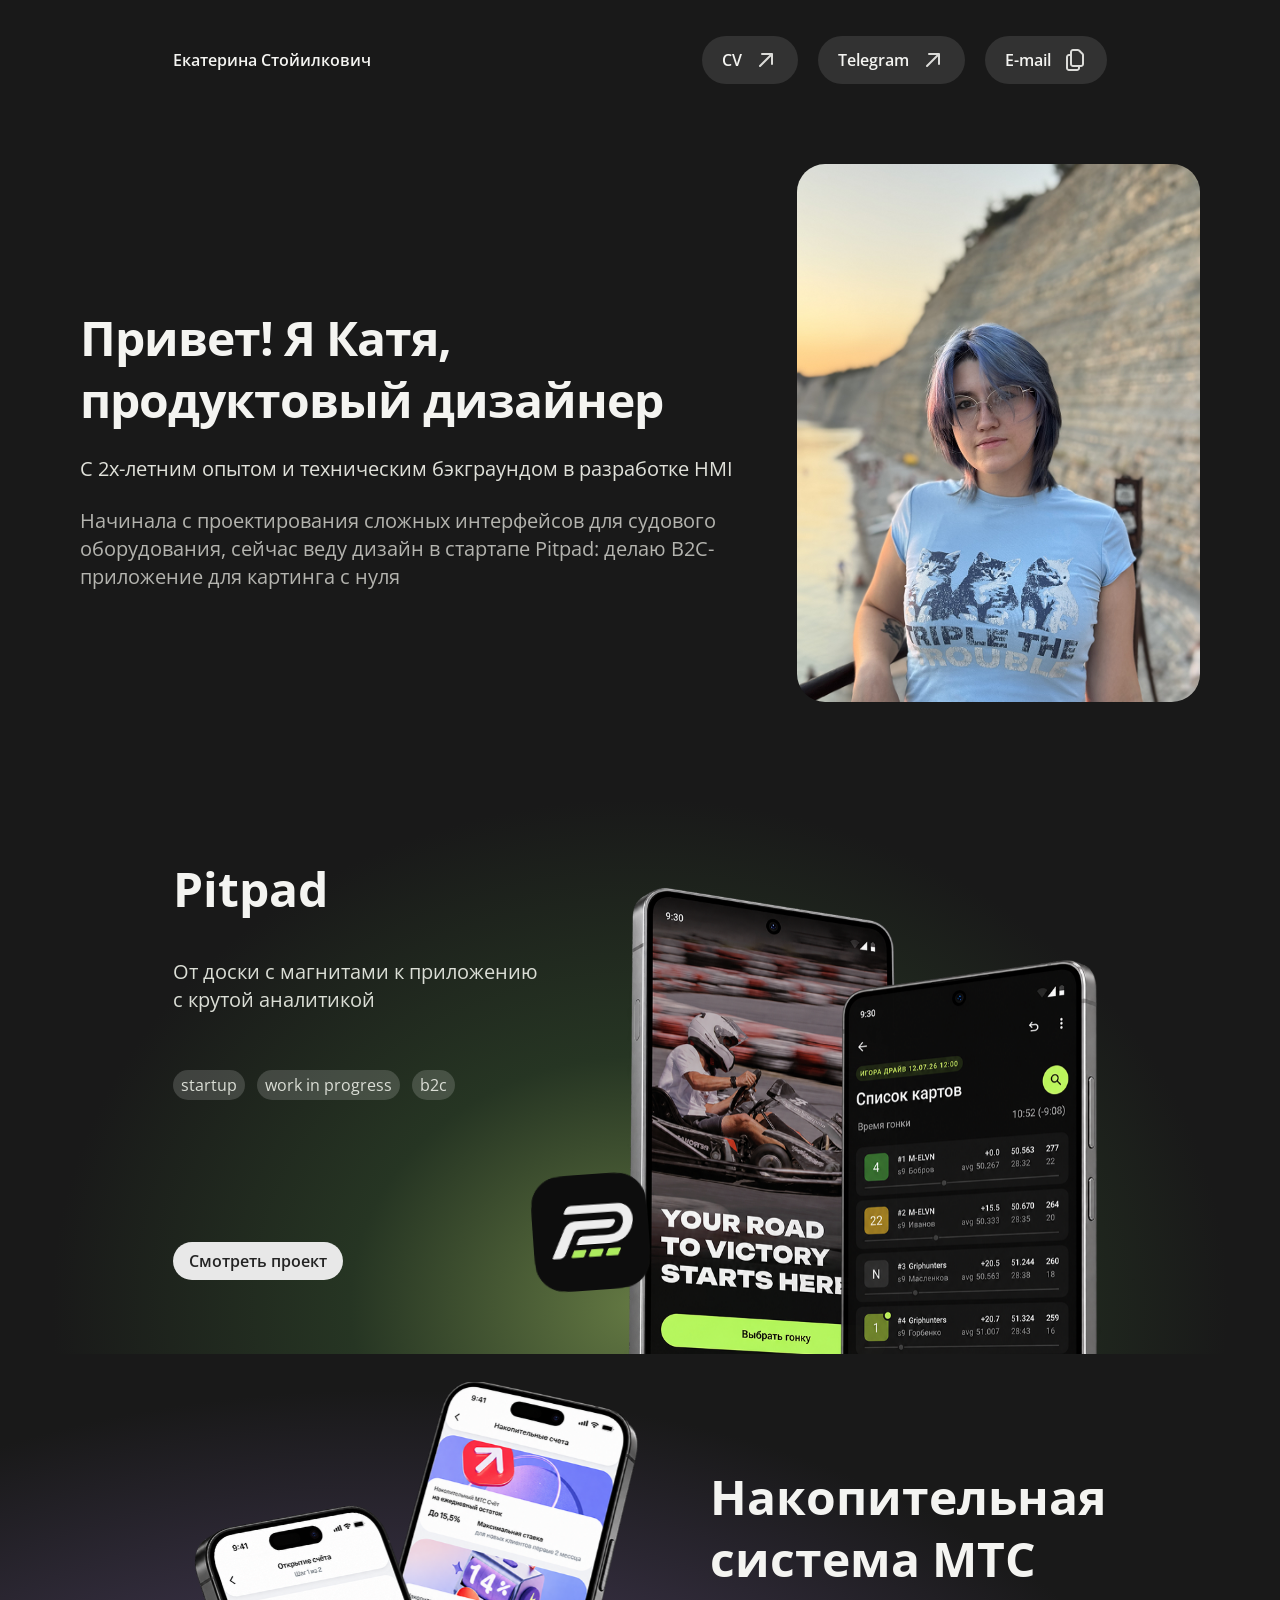
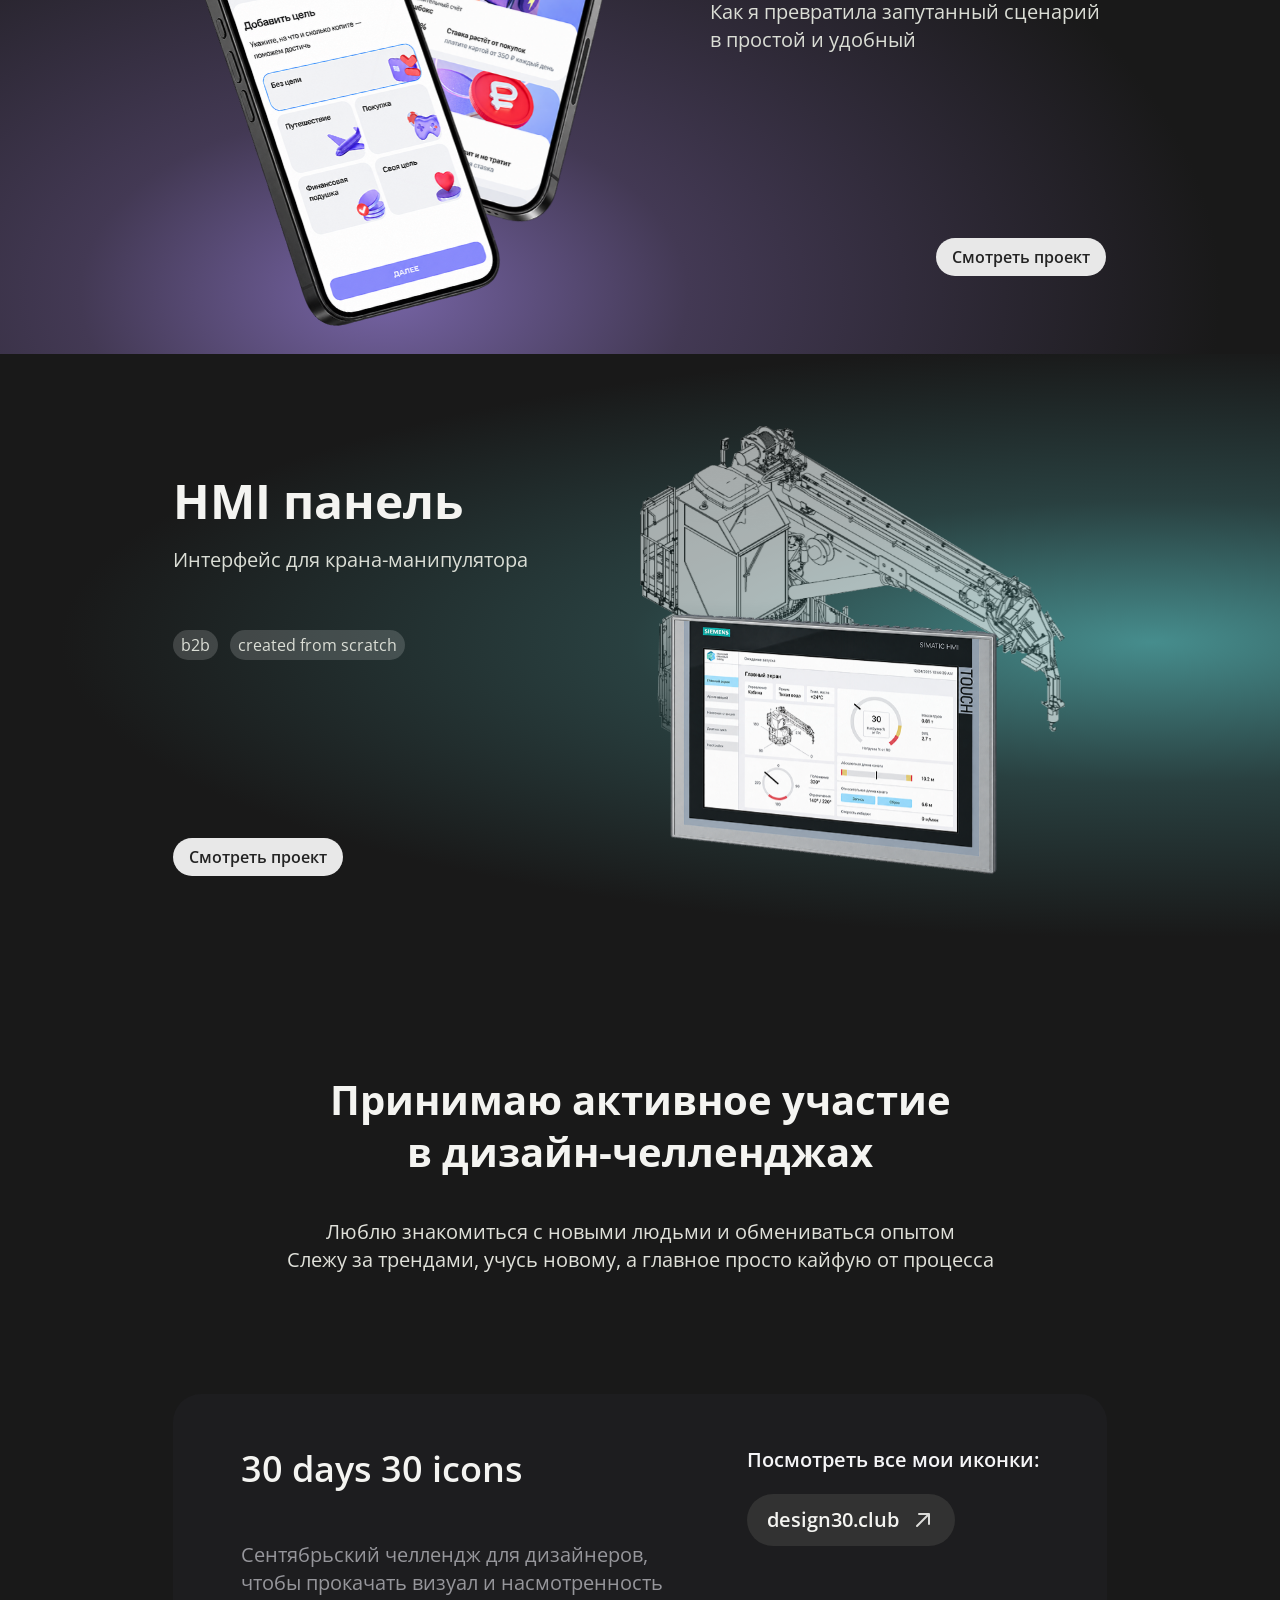
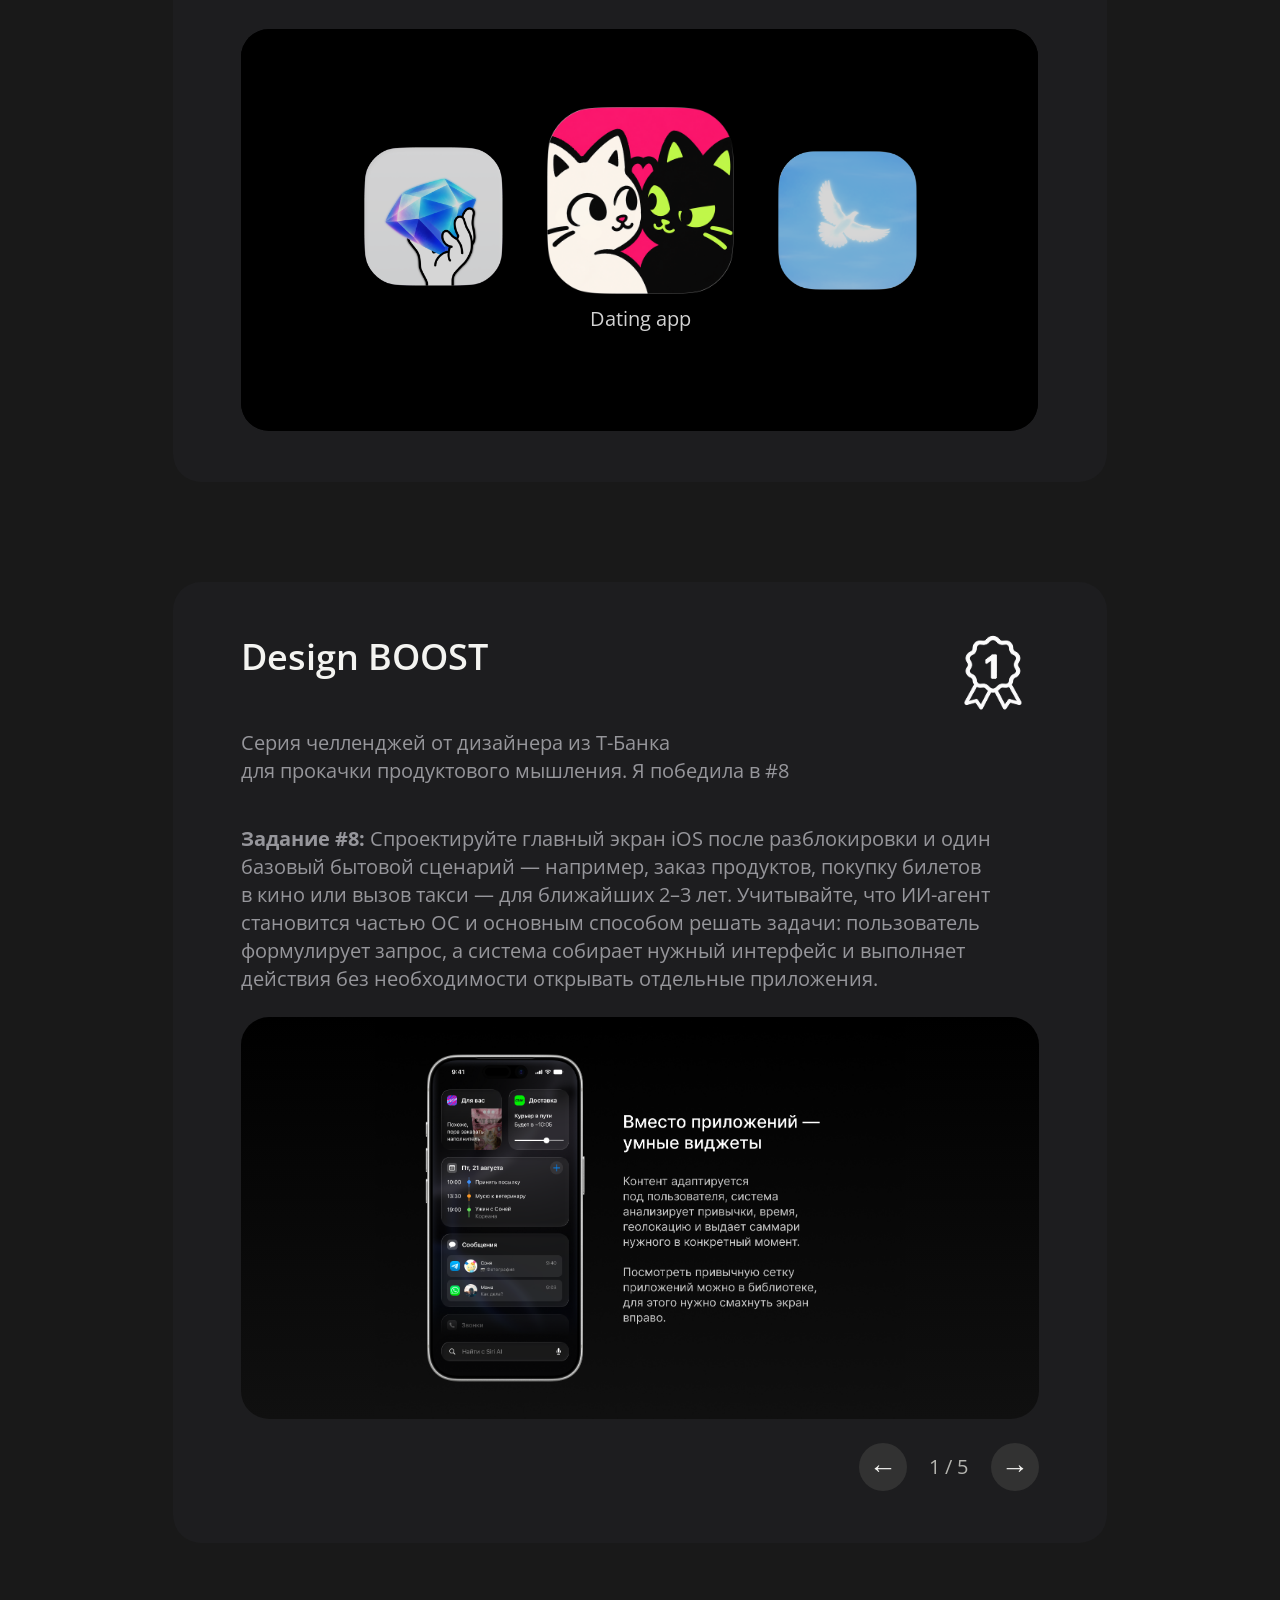
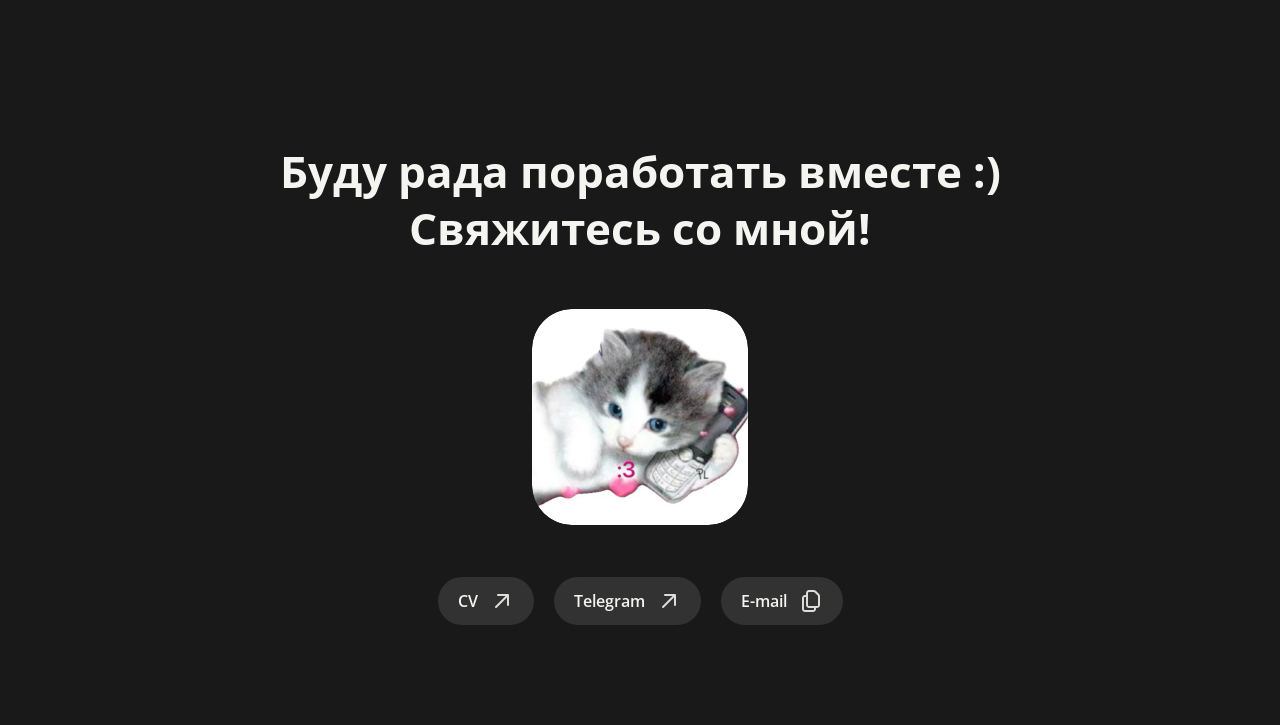
==== commit 36fc60e1: "Add Google Analytics G-4KC687KHJP" ====
--- a/index.html
+++ b/index.html
@@ -188,7 +188,15 @@
  .boost-challenge .challenge-head p{grid-column:1 / -1;grid-row:2;width:100%;max-width:none}
  .boost-description-break{display:none}
 }
-</style></head><body><a class="skip" href="#projects">К проектам</a><header class="header wide"><a class="brand" href="#">Екатерина Стойилкович</a><nav class="contacts" aria-label="Контакты"><a class="pill" href="images/CV_Stojilkovic.pdf" target="_blank" rel="noopener">CV <img class="ui-icon" src="images/akar-icons_arrow-up-right.svg" alt="" width="24" height="24"></a><a class="pill" href="https://t.me/kotellocek" target="_blank" rel="noopener">Telegram <img class="ui-icon" src="images/akar-icons_arrow-up-right.svg" alt="" width="24" height="24"></a><button class="pill email" type="button" aria-label="Скопировать e-mail ekaterina.kotelok@yandex.ru">E-mail <img class="ui-icon" src="images/akar-icons_copy.svg" alt="" width="24" height="24"></button></nav></header><main><section class="hero"><div><h1>Привет! Я Катя,<br>продуктовый дизайнер</h1><p class="experience">С 2х-летним опытом и техническим бэкграундом в разработке HMI</p><p>Начинала с проектирования сложных интерфейсов для судового оборудования, сейчас веду дизайн в стартапе Pitpad: делаю B2C-приложение для картинга с нуля</p></div><img class="portrait" src="new_images/main_profile.png" alt="Екатерина Стойилкович" width="455" height="607" loading="lazy" decoding="async"></section><div id="projects"><section class="project-band pit" id="project-pitpad"><div class="project wide"><div class="project-copy"><h2>Pitpad</h2><p>От доски с магнитами к приложению<br>с крутой аналитикой</p><div class="tags"><span>startup</span><span>work in progress</span><span>b2c</span></div><a class="project-link" href="pitboard/">Смотреть проект</a></div><div class="project-artwork" aria-hidden="true"><img class="art pit-one" src="new_images/main_pitpad1.png" alt="Главный экран Pitpad" width="575" height="937" loading="lazy" decoding="async"><img class="art pit-two" src="new_images/main_pitpad2.png" alt="Отслеживание гонки" width="575" height="937" loading="lazy" decoding="async"><img class="art pit-logo" src="new_images/main_logopitpad.png" alt="" width="174" height="174" loading="lazy" decoding="async"></div></div></section><section class="project-band mts"><div class="project wide"><div class="project-copy"><h2>Накопительная<br>система МТС</h2><p>Как я превратила запутанный сценарий в простой и удобный</p><div class="tags"><span>redesign</span><span>b2c</span><span>mobile</span></div><a class="project-link" href="bank/">Смотреть проект</a></div><div class="project-artwork" aria-hidden="true"><img class="art mts-two" src="new_images/main_mts2.png" alt="Накопительные счета МТС Банка" width="443" height="637" loading="lazy" decoding="async"><img class="art mts-one" src="new_images/main_mts1.png" alt="Выбор цели накопления" width="430" height="645" loading="lazy" decoding="async"></div></div></section><section class="project-band hmi" id="project-hmi"><div class="project wide"><div class="project-copy"><h2>HMI панель</h2><p>Интерфейс для крана-манипулятора</p><div class="tags"><span>b2b</span><span>сreated from scratch</span></div><a class="project-link" href="hmi/">Смотреть проект</a></div><img class="art hmi-one" src="new_images/main_hmi1.png" alt="Кран-манипулятор" width="637" height="516" loading="lazy" decoding="async"><img class="art hmi-two" src="new_images/main_hmi2.png" alt="Интерфейс панели Siemens" width="551" height="420" loading="lazy" decoding="async"></div></section></div><section class="challenges"><div class="section-intro"><h2>Принимаю активное участие<br>в дизайн-челленджах</h2><p>Люблю знакомиться с новыми людьми и обмениваться опытом<br>Слежу за трендами, учусь новому, а главное просто кайфую от процесса</p></div><div class="wide"><article class="challenge"><div class="challenge-head"><div><h3>30 days 30 icons</h3><p>Сентябрьский челлендж для дизайнеров,<br>чтобы прокачать визуал и насмотренность</p></div><div class="challenge-link"><p>Посмотреть все мои иконки:</p><a class="pill" href="https://www.design30.club/ru/profile/pitta" target="_blank" rel="noopener">design30.club <img class="ui-icon" src="images/akar-icons_arrow-up-right.svg" alt="" width="24" height="24"></a></div></div><div class="challenge-visual icons-gallery" id="icons-challenge"><div class="icons-track" tabindex="0" role="region" aria-label="Иконки челленджа — перетаскивайте или используйте клавиши влево и вправо"><figure class="icon-slide"><img class="gallery-icon" src="new_images/icons/auction%20platform.png" alt="Auction platform" width="948" height="948" loading="lazy" decoding="async"><figcaption>Auction platform</figcaption></figure><figure class="icon-slide"><img class="gallery-icon" src="new_images/icons/dating%20app.png" alt="Dating app" width="948" height="948" loading="lazy" decoding="async"><figcaption>Dating app</figcaption></figure><figure class="icon-slide"><img class="gallery-icon" src="new_images/icons/prayer%20app.png" alt="Prayer app" width="944" height="944" loading="lazy" decoding="async"><figcaption>Prayer app</figcaption></figure><figure class="icon-slide"><img class="gallery-icon" src="new_images/icons/friend%20finder%20service%20for%20women.png" alt="Friend finder service for women" width="948" height="948" loading="lazy" decoding="async"><figcaption>Friend finder service for women</figcaption></figure><figure class="icon-slide"><img class="gallery-icon" src="new_images/icons/locator%20for%20family.png" alt="Locator for family" width="948" height="948" loading="lazy" decoding="async"><figcaption>Locator for family</figcaption></figure><figure class="icon-slide"><img class="gallery-icon" src="new_images/icons/movie%20choice%20for%20friends.png" alt="Movie choice for friends" width="944" height="944" loading="lazy" decoding="async"><figcaption>Movie choice for friends</figcaption></figure><figure class="icon-slide"><img class="gallery-icon" src="new_images/icons/fresh%20checker.png" alt="Fresh checker" width="948" height="948" loading="lazy" decoding="async"><figcaption>Fresh checker</figcaption></figure><figure class="icon-slide"><img class="gallery-icon" src="new_images/icons/prediction%20market%20app.png" alt="Prediction market app" width="948" height="948" loading="lazy" decoding="async"><figcaption>Prediction market app</figcaption></figure><figure class="icon-slide"><img class="gallery-icon" src="new_images/icons/push-up%20alarm%20clock.png" alt="Push-up alarm clock" width="948" height="948" loading="lazy" decoding="async"><figcaption>Push-up alarm clock</figcaption></figure><figure class="icon-slide"><img class="gallery-icon" src="new_images/icons/puzzle%20game.png" alt="Puzzle game" width="948" height="948" loading="lazy" decoding="async"><figcaption>Puzzle game</figcaption></figure><figure class="icon-slide"><img class="gallery-icon" src="new_images/icons/run%20from%20zombies%20irl.png" alt="Run from zombies IRL" width="944" height="944" loading="lazy" decoding="async"><figcaption>Run from zombies IRL</figcaption></figure><figure class="icon-slide"><img class="gallery-icon" src="new_images/icons/second-hand%20marketplace.png" alt="Second-hand marketplace" width="948" height="948" loading="lazy" decoding="async"><figcaption>Second-hand marketplace</figcaption></figure><figure class="icon-slide"><img class="gallery-icon" src="new_images/icons/short%20series.png" alt="Short series" width="474" height="474" loading="lazy" decoding="async"><figcaption>Short series</figcaption></figure><figure class="icon-slide"><img class="gallery-icon" src="new_images/icons/trash%20cleaner.png" alt="Trash cleaner" width="948" height="948" loading="lazy" decoding="async"><figcaption>Trash cleaner</figcaption></figure><figure class="icon-slide"><img class="gallery-icon" src="new_images/icons/vet%20clinic.png" alt="Vet clinic" width="948" height="948" loading="lazy" decoding="async"><figcaption>Vet clinic</figcaption></figure><figure class="icon-slide"><img class="gallery-icon" src="new_images/icons/vibe%20coding%20games.png" alt="Vibe coding games" width="948" height="948" loading="lazy" decoding="async"><figcaption>Vibe coding games</figcaption></figure><figure class="icon-slide"><img class="gallery-icon" src="new_images/icons/video%20to%20recipe.png" alt="Video to recipe" width="948" height="948" loading="lazy" decoding="async"><figcaption>Video to recipe</figcaption></figure><figure class="icon-slide"><img class="gallery-icon" src="new_images/icons/womens%20health.png" alt="Women&#x27;s health" width="948" height="948" loading="lazy" decoding="async"><figcaption>Women&#x27;s health</figcaption></figure></div></div></article><article class="challenge boost-challenge"><div class="challenge-head"><div><h3>Design BOOST</h3><p>Серия челленджей от дизайнера из Т-Банка<br class="boost-description-break"> для прокачки продуктового мышления. Я победила в #8</p></div><img class="award" src="new_images/main_1place.png" alt="Первое место" width="120" height="120" loading="lazy" decoding="async"></div><div class="boost-brief"><p><strong>Задание #8:</strong> Спроектируйте главный экран iOS после разблокировки и один базовый бытовой сценарий — например, заказ продуктов, покупку билетов в кино или вызов такси — для ближайших 2–3 лет. Учитывайте, что ИИ-агент становится частью ОС и основным способом решать задачи: пользователь формулирует запрос, а система собирает нужный интерфейс и выполняет действия без необходимости открывать отдельные приложения.</p></div><div class="boost-carousel" role="region" aria-roledescription="карусель" aria-label="Design BOOST" tabindex="0"><div class="challenge-visual boost-stage"><div class="boost-slide"><img class="boost-image" src="new_images/main_db1.png" alt="Design BOOST — слайд 1 из 5" width="1471" height="1114" loading="lazy" decoding="async"></div><div class="boost-slide" hidden><img class="boost-image" src="new_images/main_db2.png" alt="Design BOOST — слайд 2 из 5" width="1471" height="1114" loading="lazy" decoding="async"></div><div class="boost-slide" hidden><img class="boost-image" src="new_images/main_db3.png" alt="Design BOOST — слайд 3 из 5" width="1471" height="1114" loading="lazy" decoding="async"></div><div class="boost-slide" hidden><img class="boost-image" src="new_images/main_db4.png" alt="Design BOOST — слайд 4 из 5" width="1471" height="1114" loading="lazy" decoding="async"></div><div class="boost-slide" hidden><img class="boost-image" src="new_images/main_db5.png" alt="Design BOOST — слайд 5 из 5" width="1471" height="1114" loading="lazy" decoding="async"></div></div><div class="carousel-controls"><button type="button" class="carousel-arrow previous" aria-label="Предыдущий слайд">←</button><span class="slide-count" aria-live="polite" aria-atomic="true">1 / 5</span><button type="button" class="carousel-arrow next" aria-label="Следующий слайд">→</button></div></div></article></div></section></main><footer class="footer"><h2>Буду рада поработать вместе :)<br>Свяжитесь со мной!</h2><img class="kitty" src="new_images/main_kitty.png" alt="Котик" width="856" height="856" loading="lazy" decoding="async"><nav class="contacts" aria-label="Контакты"><a class="pill" href="images/CV_Stojilkovic.pdf" target="_blank" rel="noopener">CV <img class="ui-icon" src="images/akar-icons_arrow-up-right.svg" alt="" width="24" height="24"></a><a class="pill" href="https://t.me/kotellocek" target="_blank" rel="noopener">Telegram <img class="ui-icon" src="images/akar-icons_arrow-up-right.svg" alt="" width="24" height="24"></a><button class="pill email" type="button" aria-label="Скопировать e-mail ekaterina.kotelok@yandex.ru">E-mail <img class="ui-icon" src="images/akar-icons_copy.svg" alt="" width="24" height="24"></button></nav></footer><div class="toast" role="status" aria-live="polite"></div><script>const motionPreference=matchMedia('(prefers-reduced-motion: reduce)');
+</style><!-- Google tag (gtag.js) -->
+<script async src="https://www.googletagmanager.com/gtag/js?id=G-4KC687KHJP"></script>
+<script>
+  window.dataLayer = window.dataLayer || [];
+  function gtag(){dataLayer.push(arguments);}
+  gtag('js', new Date());
+  gtag('config', 'G-4KC687KHJP');
+</script>
+</head><body><a class="skip" href="#projects">К проектам</a><header class="header wide"><a class="brand" href="#">Екатерина Стойилкович</a><nav class="contacts" aria-label="Контакты"><a class="pill" href="images/CV_Stojilkovic.pdf" target="_blank" rel="noopener">CV <img class="ui-icon" src="images/akar-icons_arrow-up-right.svg" alt="" width="24" height="24"></a><a class="pill" href="https://t.me/kotellocek" target="_blank" rel="noopener">Telegram <img class="ui-icon" src="images/akar-icons_arrow-up-right.svg" alt="" width="24" height="24"></a><button class="pill email" type="button" aria-label="Скопировать e-mail ekaterina.kotelok@yandex.ru">E-mail <img class="ui-icon" src="images/akar-icons_copy.svg" alt="" width="24" height="24"></button></nav></header><main><section class="hero"><div><h1>Привет! Я Катя,<br>продуктовый дизайнер</h1><p class="experience">С 2х-летним опытом и техническим бэкграундом в разработке HMI</p><p>Начинала с проектирования сложных интерфейсов для судового оборудования, сейчас веду дизайн в стартапе Pitpad: делаю B2C-приложение для картинга с нуля</p></div><img class="portrait" src="new_images/main_profile.png" alt="Екатерина Стойилкович" width="455" height="607" loading="lazy" decoding="async"></section><div id="projects"><section class="project-band pit" id="project-pitpad"><div class="project wide"><div class="project-copy"><h2>Pitpad</h2><p>От доски с магнитами к приложению<br>с крутой аналитикой</p><div class="tags"><span>startup</span><span>work in progress</span><span>b2c</span></div><a class="project-link" href="pitboard/">Смотреть проект</a></div><div class="project-artwork" aria-hidden="true"><img class="art pit-one" src="new_images/main_pitpad1.png" alt="Главный экран Pitpad" width="575" height="937" loading="lazy" decoding="async"><img class="art pit-two" src="new_images/main_pitpad2.png" alt="Отслеживание гонки" width="575" height="937" loading="lazy" decoding="async"><img class="art pit-logo" src="new_images/main_logopitpad.png" alt="" width="174" height="174" loading="lazy" decoding="async"></div></div></section><section class="project-band mts"><div class="project wide"><div class="project-copy"><h2>Накопительная<br>система МТС</h2><p>Как я превратила запутанный сценарий в простой и удобный</p><div class="tags"><span>redesign</span><span>b2c</span><span>mobile</span></div><a class="project-link" href="bank/">Смотреть проект</a></div><div class="project-artwork" aria-hidden="true"><img class="art mts-two" src="new_images/main_mts2.png" alt="Накопительные счета МТС Банка" width="443" height="637" loading="lazy" decoding="async"><img class="art mts-one" src="new_images/main_mts1.png" alt="Выбор цели накопления" width="430" height="645" loading="lazy" decoding="async"></div></div></section><section class="project-band hmi" id="project-hmi"><div class="project wide"><div class="project-copy"><h2>HMI панель</h2><p>Интерфейс для крана-манипулятора</p><div class="tags"><span>b2b</span><span>сreated from scratch</span></div><a class="project-link" href="hmi/">Смотреть проект</a></div><img class="art hmi-one" src="new_images/main_hmi1.png" alt="Кран-манипулятор" width="637" height="516" loading="lazy" decoding="async"><img class="art hmi-two" src="new_images/main_hmi2.png" alt="Интерфейс панели Siemens" width="551" height="420" loading="lazy" decoding="async"></div></section></div><section class="challenges"><div class="section-intro"><h2>Принимаю активное участие<br>в дизайн-челленджах</h2><p>Люблю знакомиться с новыми людьми и обмениваться опытом<br>Слежу за трендами, учусь новому, а главное просто кайфую от процесса</p></div><div class="wide"><article class="challenge"><div class="challenge-head"><div><h3>30 days 30 icons</h3><p>Сентябрьский челлендж для дизайнеров,<br>чтобы прокачать визуал и насмотренность</p></div><div class="challenge-link"><p>Посмотреть все мои иконки:</p><a class="pill" href="https://www.design30.club/ru/profile/pitta" target="_blank" rel="noopener">design30.club <img class="ui-icon" src="images/akar-icons_arrow-up-right.svg" alt="" width="24" height="24"></a></div></div><div class="challenge-visual icons-gallery" id="icons-challenge"><div class="icons-track" tabindex="0" role="region" aria-label="Иконки челленджа — перетаскивайте или используйте клавиши влево и вправо"><figure class="icon-slide"><img class="gallery-icon" src="new_images/icons/auction%20platform.png" alt="Auction platform" width="948" height="948" loading="lazy" decoding="async"><figcaption>Auction platform</figcaption></figure><figure class="icon-slide"><img class="gallery-icon" src="new_images/icons/dating%20app.png" alt="Dating app" width="948" height="948" loading="lazy" decoding="async"><figcaption>Dating app</figcaption></figure><figure class="icon-slide"><img class="gallery-icon" src="new_images/icons/prayer%20app.png" alt="Prayer app" width="944" height="944" loading="lazy" decoding="async"><figcaption>Prayer app</figcaption></figure><figure class="icon-slide"><img class="gallery-icon" src="new_images/icons/friend%20finder%20service%20for%20women.png" alt="Friend finder service for women" width="948" height="948" loading="lazy" decoding="async"><figcaption>Friend finder service for women</figcaption></figure><figure class="icon-slide"><img class="gallery-icon" src="new_images/icons/locator%20for%20family.png" alt="Locator for family" width="948" height="948" loading="lazy" decoding="async"><figcaption>Locator for family</figcaption></figure><figure class="icon-slide"><img class="gallery-icon" src="new_images/icons/movie%20choice%20for%20friends.png" alt="Movie choice for friends" width="944" height="944" loading="lazy" decoding="async"><figcaption>Movie choice for friends</figcaption></figure><figure class="icon-slide"><img class="gallery-icon" src="new_images/icons/fresh%20checker.png" alt="Fresh checker" width="948" height="948" loading="lazy" decoding="async"><figcaption>Fresh checker</figcaption></figure><figure class="icon-slide"><img class="gallery-icon" src="new_images/icons/prediction%20market%20app.png" alt="Prediction market app" width="948" height="948" loading="lazy" decoding="async"><figcaption>Prediction market app</figcaption></figure><figure class="icon-slide"><img class="gallery-icon" src="new_images/icons/push-up%20alarm%20clock.png" alt="Push-up alarm clock" width="948" height="948" loading="lazy" decoding="async"><figcaption>Push-up alarm clock</figcaption></figure><figure class="icon-slide"><img class="gallery-icon" src="new_images/icons/puzzle%20game.png" alt="Puzzle game" width="948" height="948" loading="lazy" decoding="async"><figcaption>Puzzle game</figcaption></figure><figure class="icon-slide"><img class="gallery-icon" src="new_images/icons/run%20from%20zombies%20irl.png" alt="Run from zombies IRL" width="944" height="944" loading="lazy" decoding="async"><figcaption>Run from zombies IRL</figcaption></figure><figure class="icon-slide"><img class="gallery-icon" src="new_images/icons/second-hand%20marketplace.png" alt="Second-hand marketplace" width="948" height="948" loading="lazy" decoding="async"><figcaption>Second-hand marketplace</figcaption></figure><figure class="icon-slide"><img class="gallery-icon" src="new_images/icons/short%20series.png" alt="Short series" width="474" height="474" loading="lazy" decoding="async"><figcaption>Short series</figcaption></figure><figure class="icon-slide"><img class="gallery-icon" src="new_images/icons/trash%20cleaner.png" alt="Trash cleaner" width="948" height="948" loading="lazy" decoding="async"><figcaption>Trash cleaner</figcaption></figure><figure class="icon-slide"><img class="gallery-icon" src="new_images/icons/vet%20clinic.png" alt="Vet clinic" width="948" height="948" loading="lazy" decoding="async"><figcaption>Vet clinic</figcaption></figure><figure class="icon-slide"><img class="gallery-icon" src="new_images/icons/vibe%20coding%20games.png" alt="Vibe coding games" width="948" height="948" loading="lazy" decoding="async"><figcaption>Vibe coding games</figcaption></figure><figure class="icon-slide"><img class="gallery-icon" src="new_images/icons/video%20to%20recipe.png" alt="Video to recipe" width="948" height="948" loading="lazy" decoding="async"><figcaption>Video to recipe</figcaption></figure><figure class="icon-slide"><img class="gallery-icon" src="new_images/icons/womens%20health.png" alt="Women&#x27;s health" width="948" height="948" loading="lazy" decoding="async"><figcaption>Women&#x27;s health</figcaption></figure></div></div></article><article class="challenge boost-challenge"><div class="challenge-head"><div><h3>Design BOOST</h3><p>Серия челленджей от дизайнера из Т-Банка<br class="boost-description-break"> для прокачки продуктового мышления. Я победила в #8</p></div><img class="award" src="new_images/main_1place.png" alt="Первое место" width="120" height="120" loading="lazy" decoding="async"></div><div class="boost-brief"><p><strong>Задание #8:</strong> Спроектируйте главный экран iOS после разблокировки и один базовый бытовой сценарий — например, заказ продуктов, покупку билетов в кино или вызов такси — для ближайших 2–3 лет. Учитывайте, что ИИ-агент становится частью ОС и основным способом решать задачи: пользователь формулирует запрос, а система собирает нужный интерфейс и выполняет действия без необходимости открывать отдельные приложения.</p></div><div class="boost-carousel" role="region" aria-roledescription="карусель" aria-label="Design BOOST" tabindex="0"><div class="challenge-visual boost-stage"><div class="boost-slide"><img class="boost-image" src="new_images/main_db1.png" alt="Design BOOST — слайд 1 из 5" width="1471" height="1114" loading="lazy" decoding="async"></div><div class="boost-slide" hidden><img class="boost-image" src="new_images/main_db2.png" alt="Design BOOST — слайд 2 из 5" width="1471" height="1114" loading="lazy" decoding="async"></div><div class="boost-slide" hidden><img class="boost-image" src="new_images/main_db3.png" alt="Design BOOST — слайд 3 из 5" width="1471" height="1114" loading="lazy" decoding="async"></div><div class="boost-slide" hidden><img class="boost-image" src="new_images/main_db4.png" alt="Design BOOST — слайд 4 из 5" width="1471" height="1114" loading="lazy" decoding="async"></div><div class="boost-slide" hidden><img class="boost-image" src="new_images/main_db5.png" alt="Design BOOST — слайд 5 из 5" width="1471" height="1114" loading="lazy" decoding="async"></div></div><div class="carousel-controls"><button type="button" class="carousel-arrow previous" aria-label="Предыдущий слайд">←</button><span class="slide-count" aria-live="polite" aria-atomic="true">1 / 5</span><button type="button" class="carousel-arrow next" aria-label="Следующий слайд">→</button></div></div></article></div></section></main><footer class="footer"><h2>Буду рада поработать вместе :)<br>Свяжитесь со мной!</h2><img class="kitty" src="new_images/main_kitty.png" alt="Котик" width="856" height="856" loading="lazy" decoding="async"><nav class="contacts" aria-label="Контакты"><a class="pill" href="images/CV_Stojilkovic.pdf" target="_blank" rel="noopener">CV <img class="ui-icon" src="images/akar-icons_arrow-up-right.svg" alt="" width="24" height="24"></a><a class="pill" href="https://t.me/kotellocek" target="_blank" rel="noopener">Telegram <img class="ui-icon" src="images/akar-icons_arrow-up-right.svg" alt="" width="24" height="24"></a><button class="pill email" type="button" aria-label="Скопировать e-mail ekaterina.kotelok@yandex.ru">E-mail <img class="ui-icon" src="images/akar-icons_copy.svg" alt="" width="24" height="24"></button></nav></footer><div class="toast" role="status" aria-live="polite"></div><script>const motionPreference=matchMedia('(prefers-reduced-motion: reduce)');
 const scenes=[...document.querySelectorAll('.project')].map(el=>({el,items:[...el.querySelectorAll('.art')],value:0}));
 let frame=0,lastTime=0;
 function animateScroll(time){frame=0;const smooth=1-Math.exp(-Math.min(time-lastTime||16,64)/90);lastTime=time;let unsettled=false;
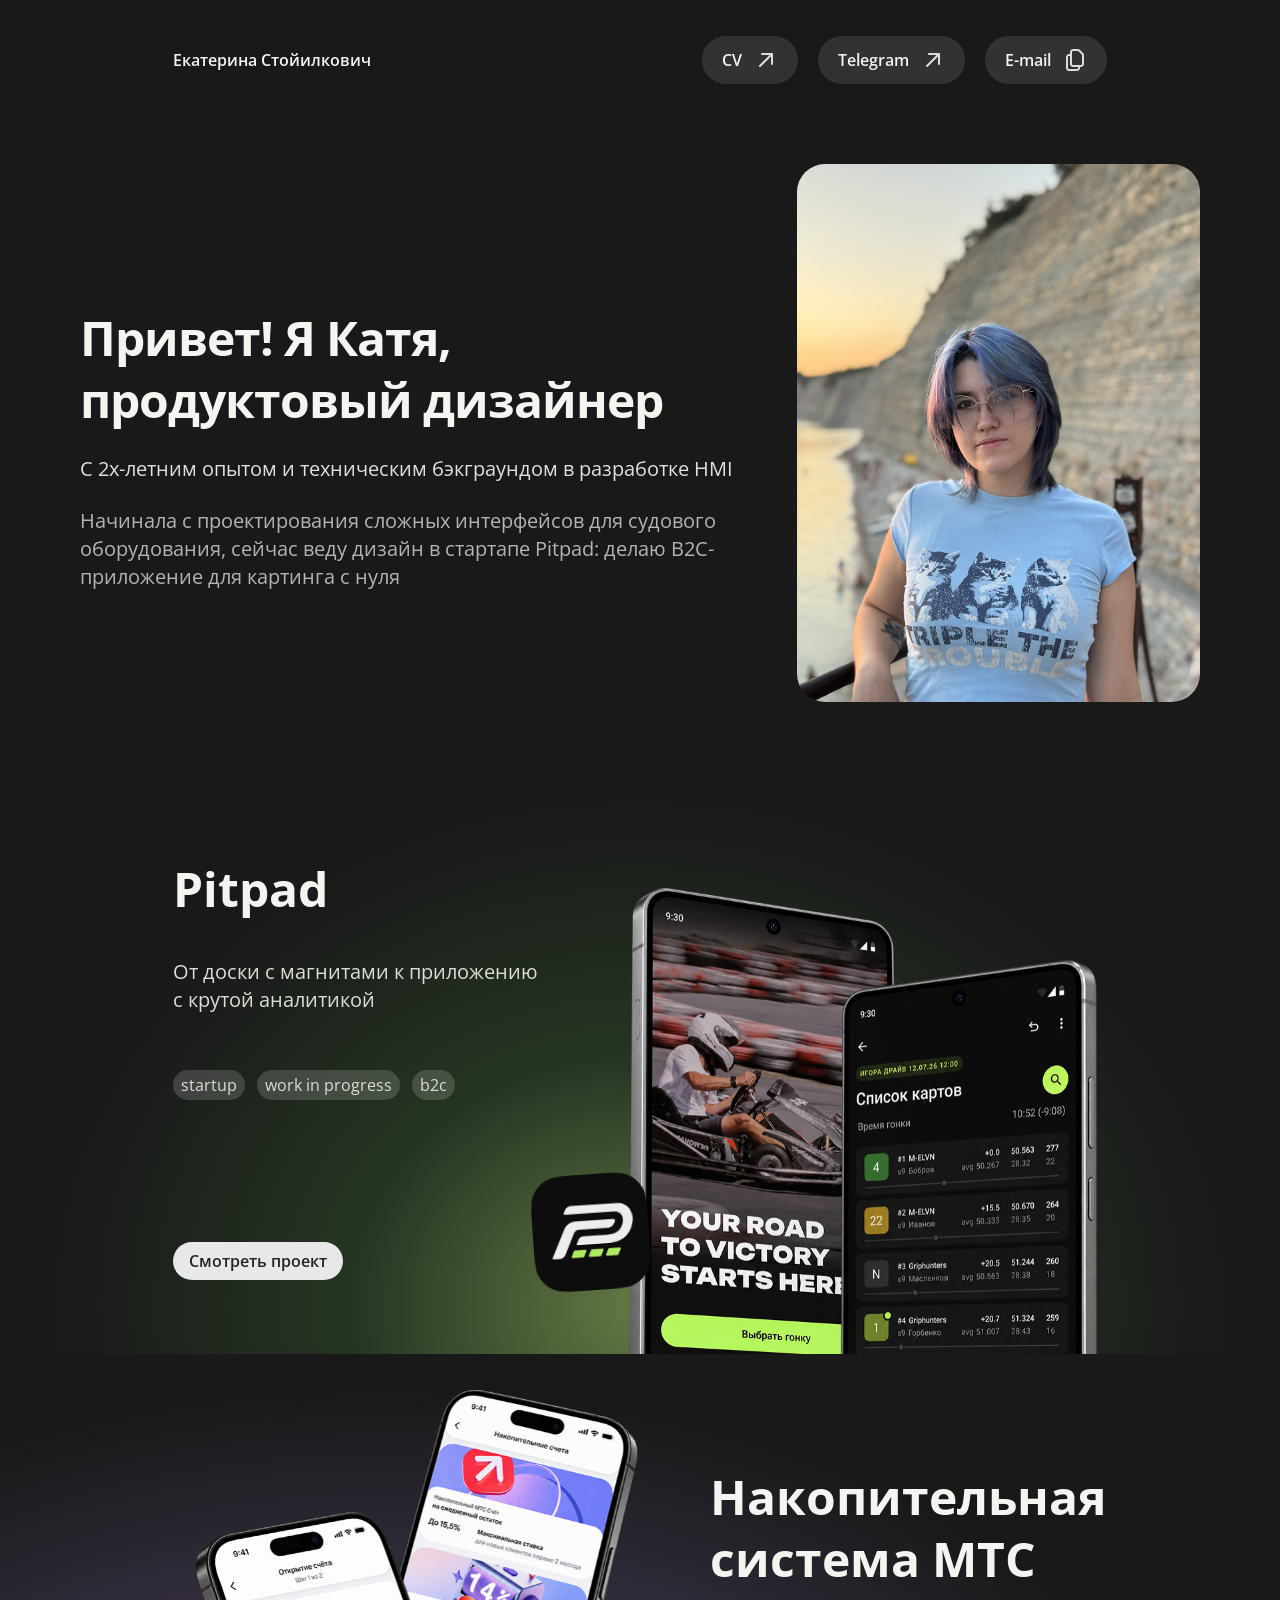
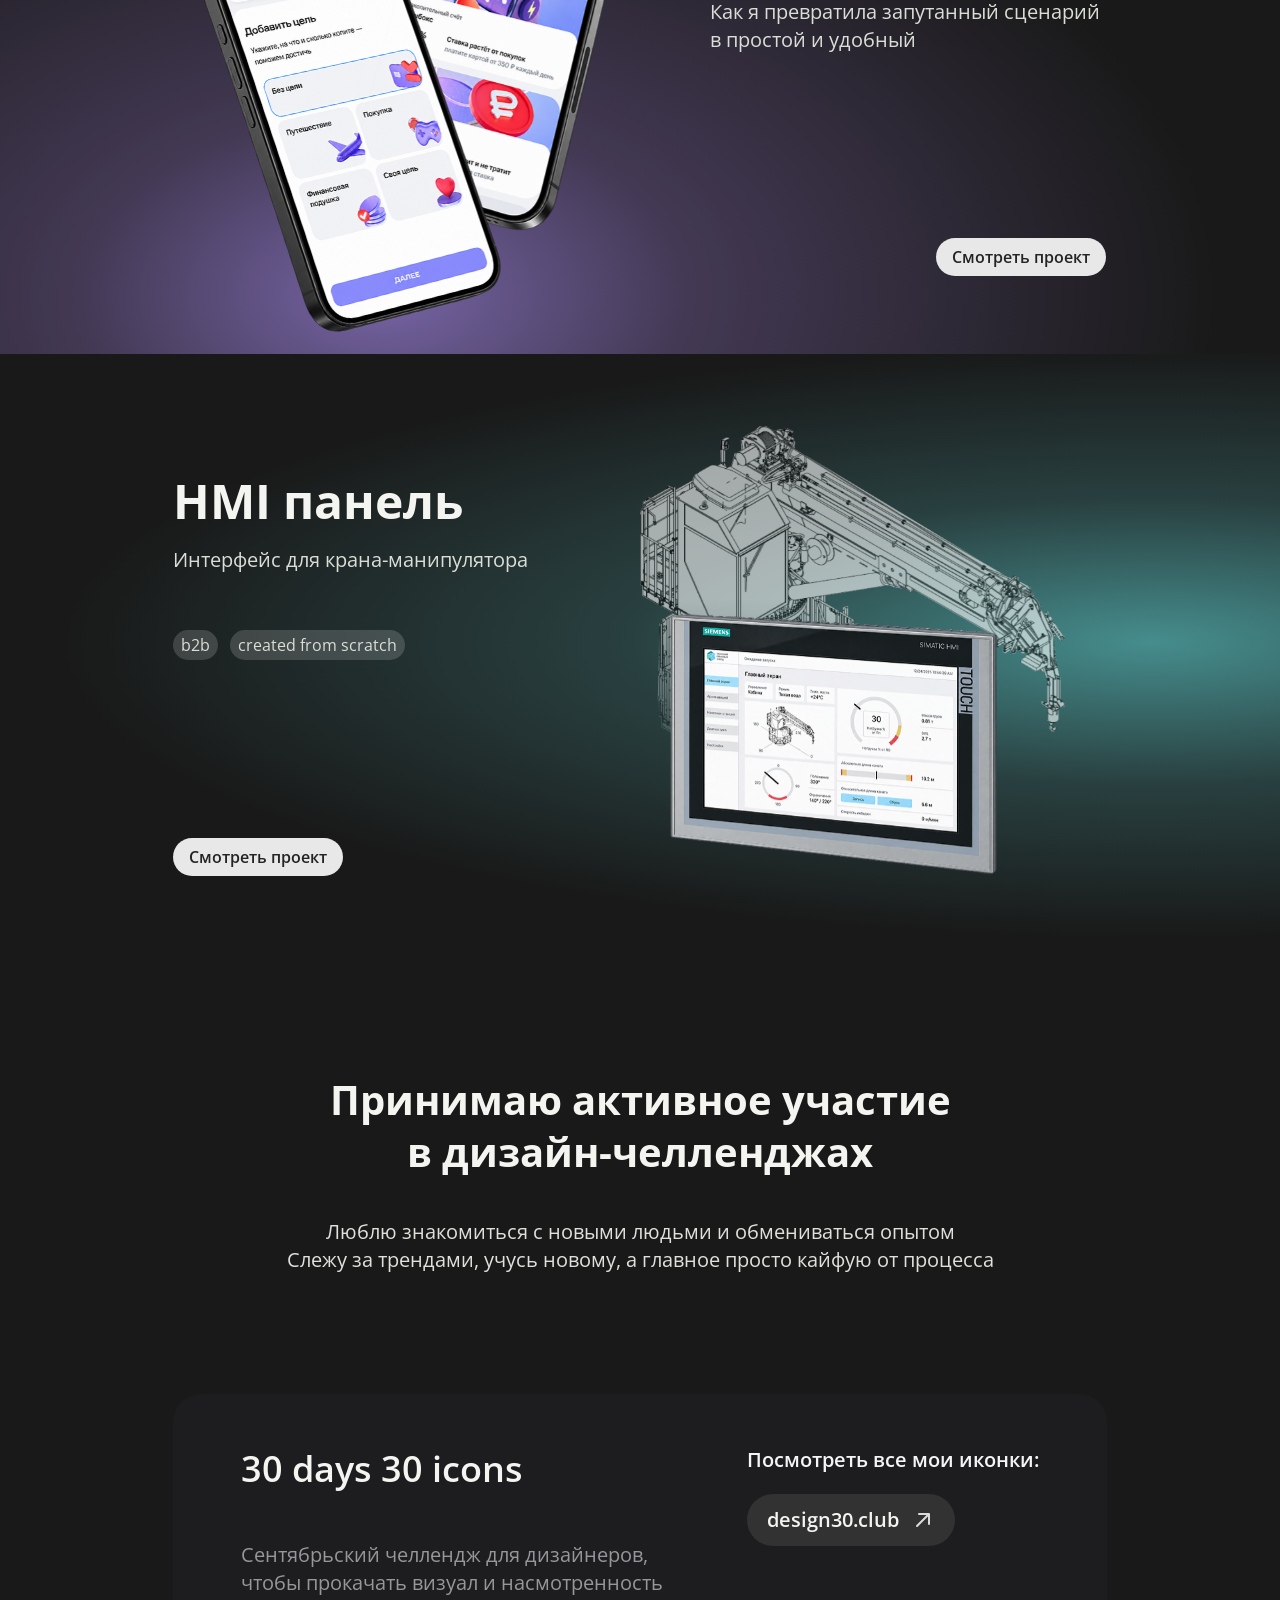
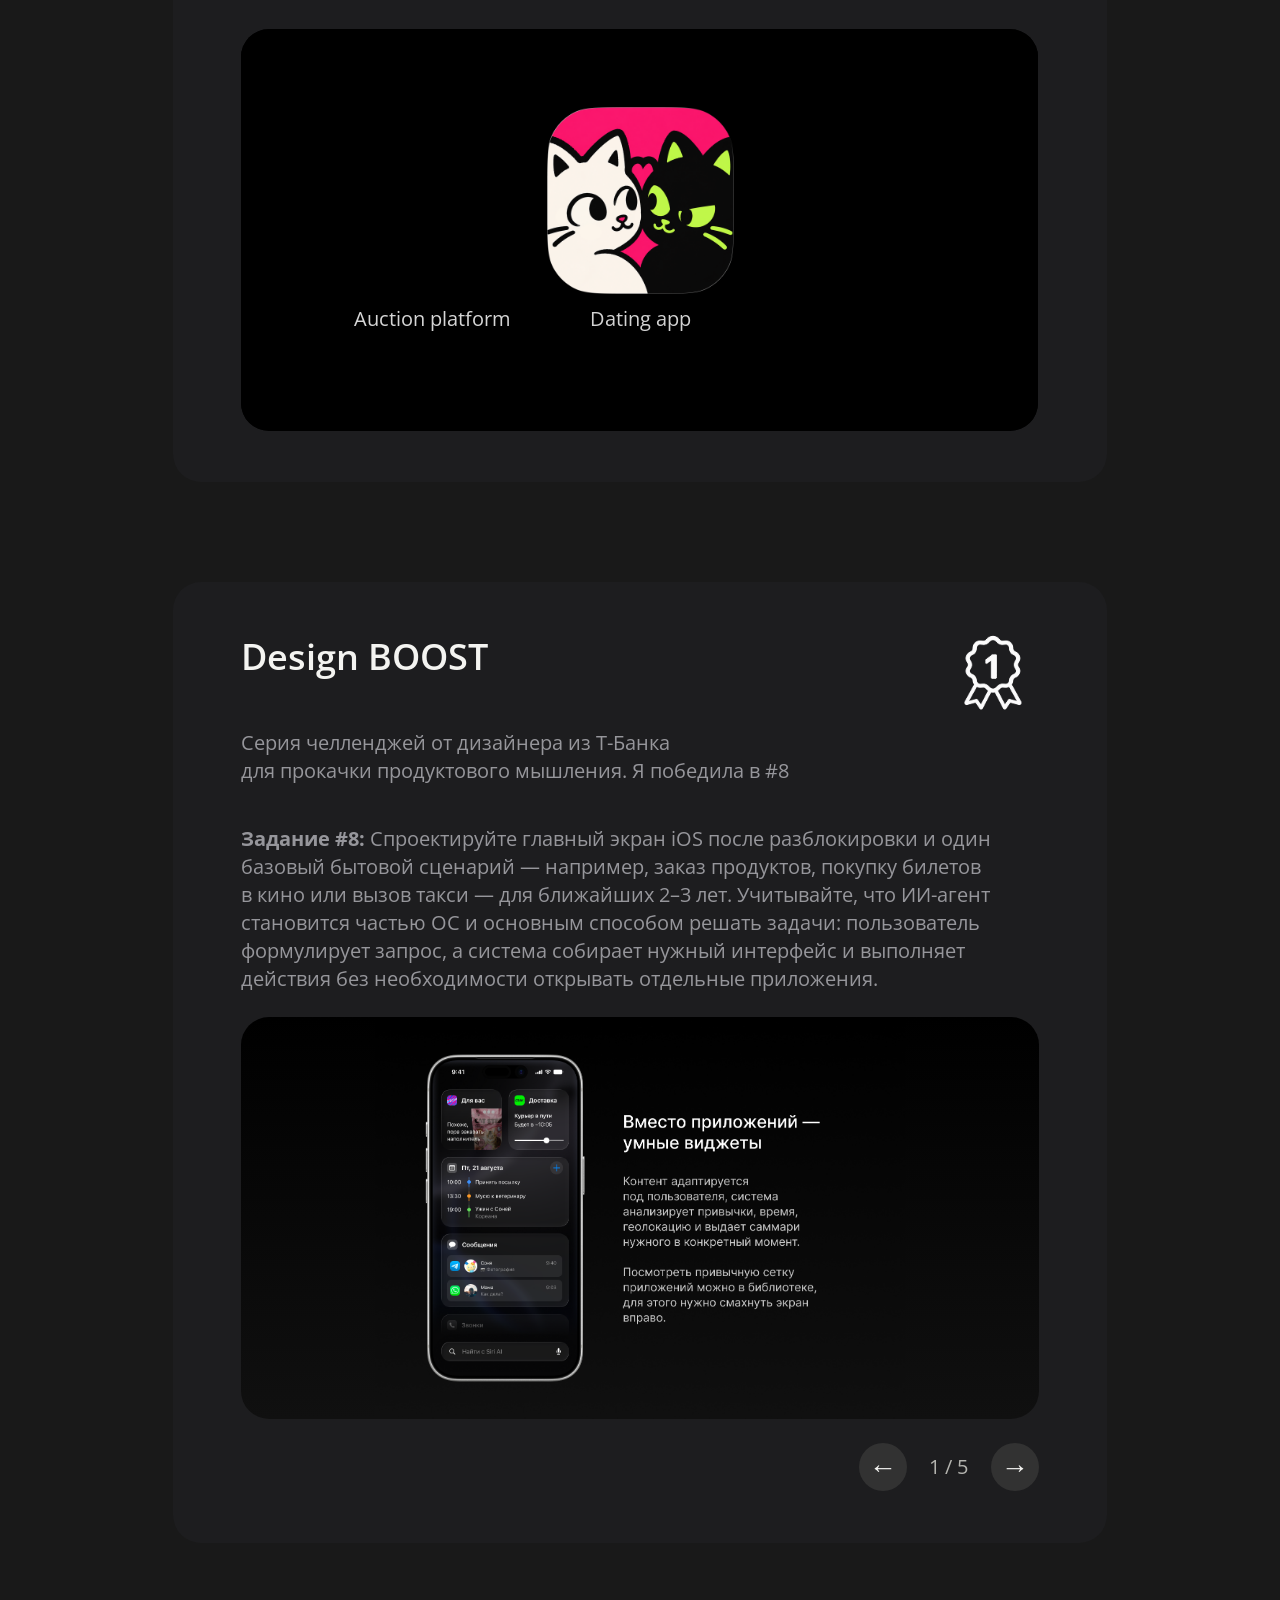
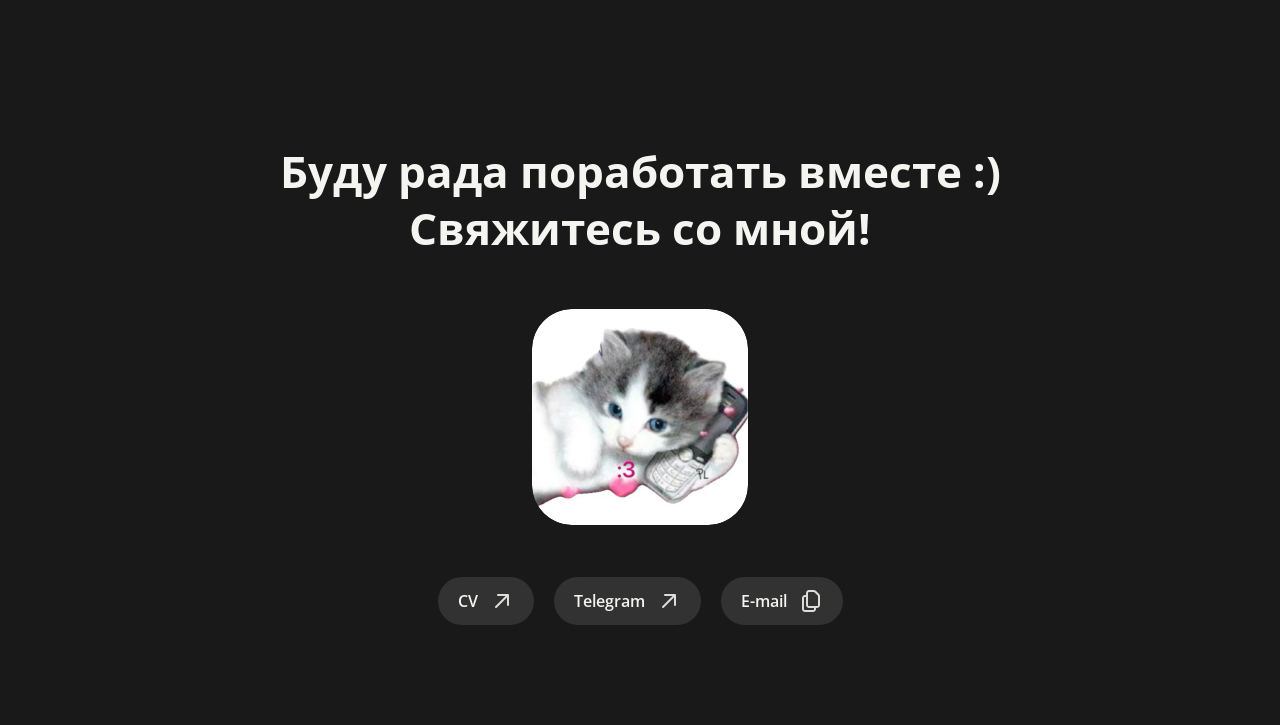
==== commit 3d44e8b2: "Install user-provided Google Tag Manager GTM-NLCF2VC7 head and body snippets" ====
--- a/index.html
+++ b/index.html
@@ -1,4 +1,12 @@
-<!doctype html><html lang="ru"><head><link rel="icon" type="image/png" sizes="16x16" href="/portfolio/new_images/icon_16x16_portfolio.png"><meta charset="utf-8"><meta name="viewport" content="width=device-width,initial-scale=1"><title>Екатерина Стойилкович — продуктовый дизайнер</title><meta name="description" content="Продуктовый дизайнер с техническим бэкграундом. Pitpad, МТС Банк и интерфейсы HMI."><meta property="og:title" content="Екатерина Стойилкович — продуктовый дизайнер"><meta property="og:image" content="https://pitta-dsgn.github.io/portfolio/new_images/main_profile.png"><script>if(location.protocol==="file:"){const b=document.createElement("base");b.href="https://pitta-dsgn.github.io/portfolio/";document.head.append(b)}</script><style>@font-face{font-family:OpenSans;font-weight:400;font-style:normal;font-display:swap;src:url([data-uri]) format("truetype");}@font-face{font-family:OpenSans;font-weight:600;font-style:normal;font-display:swap;src:url([data-uri]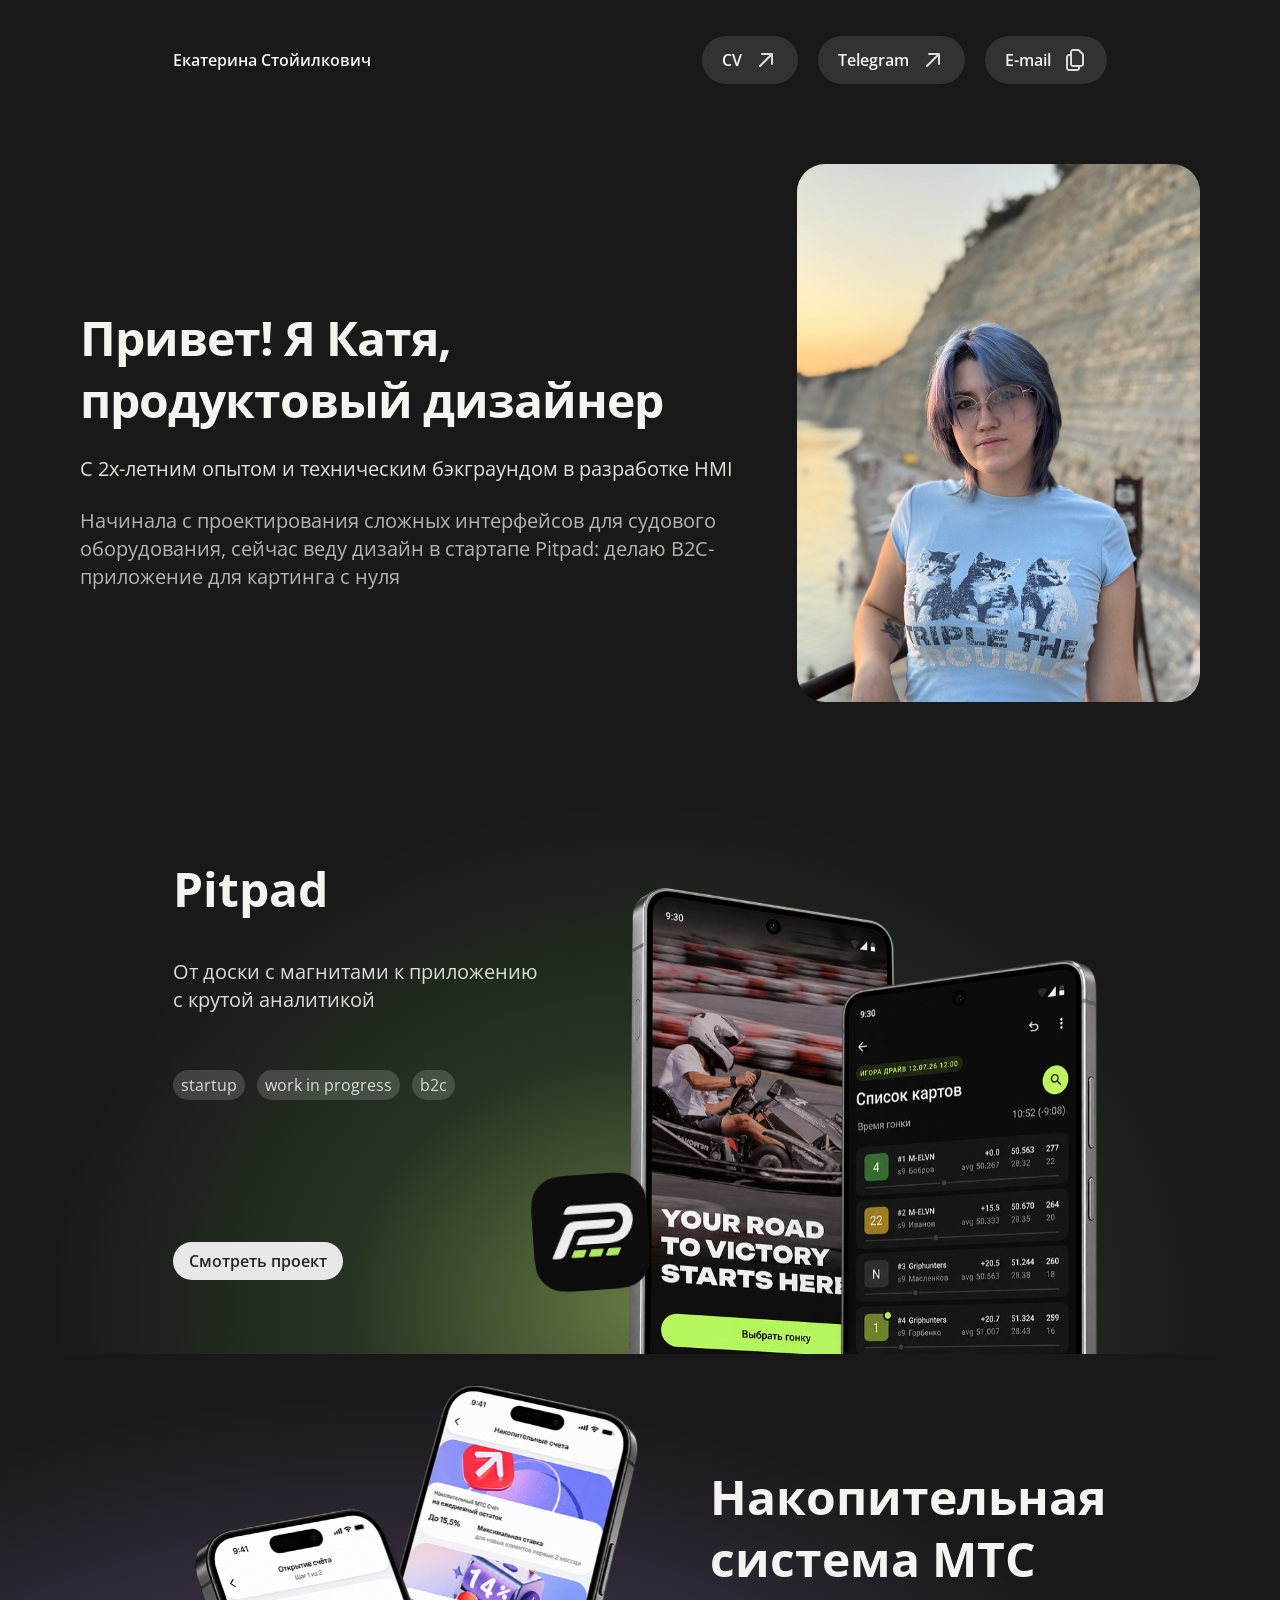
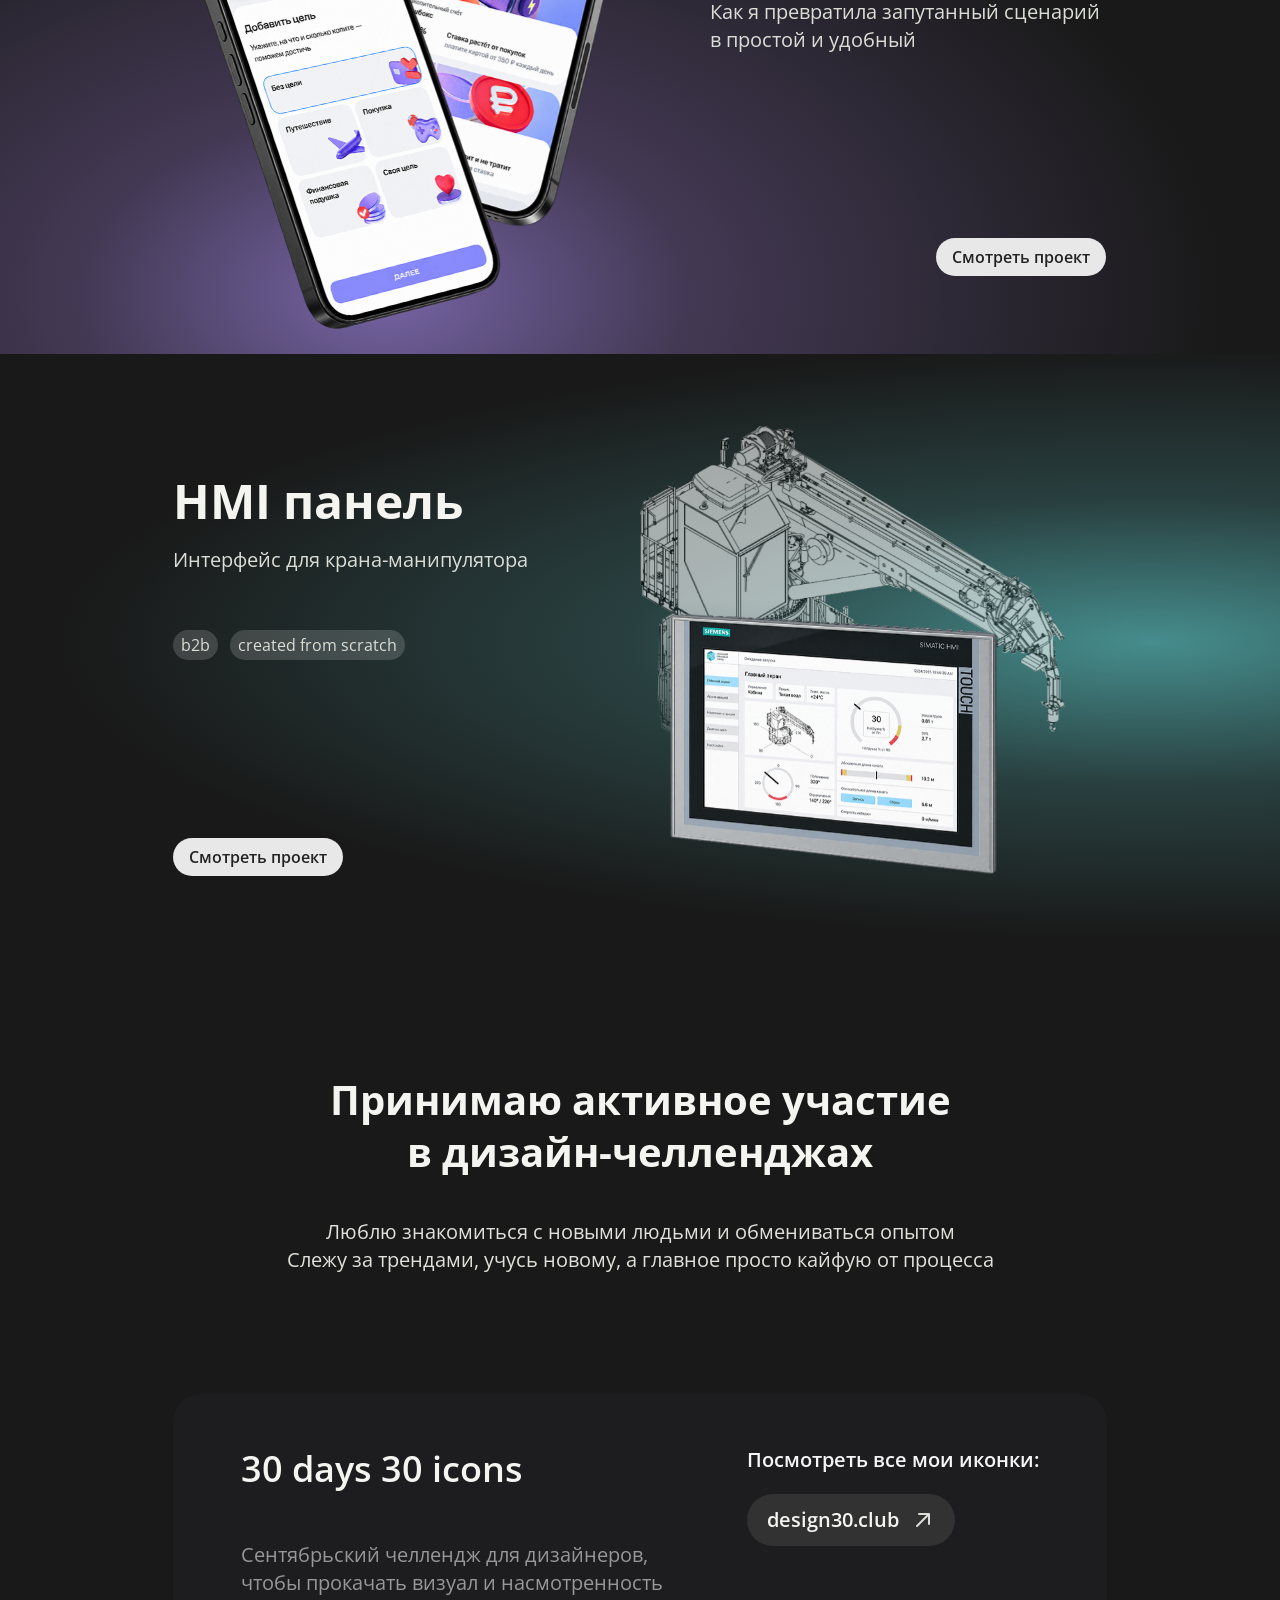
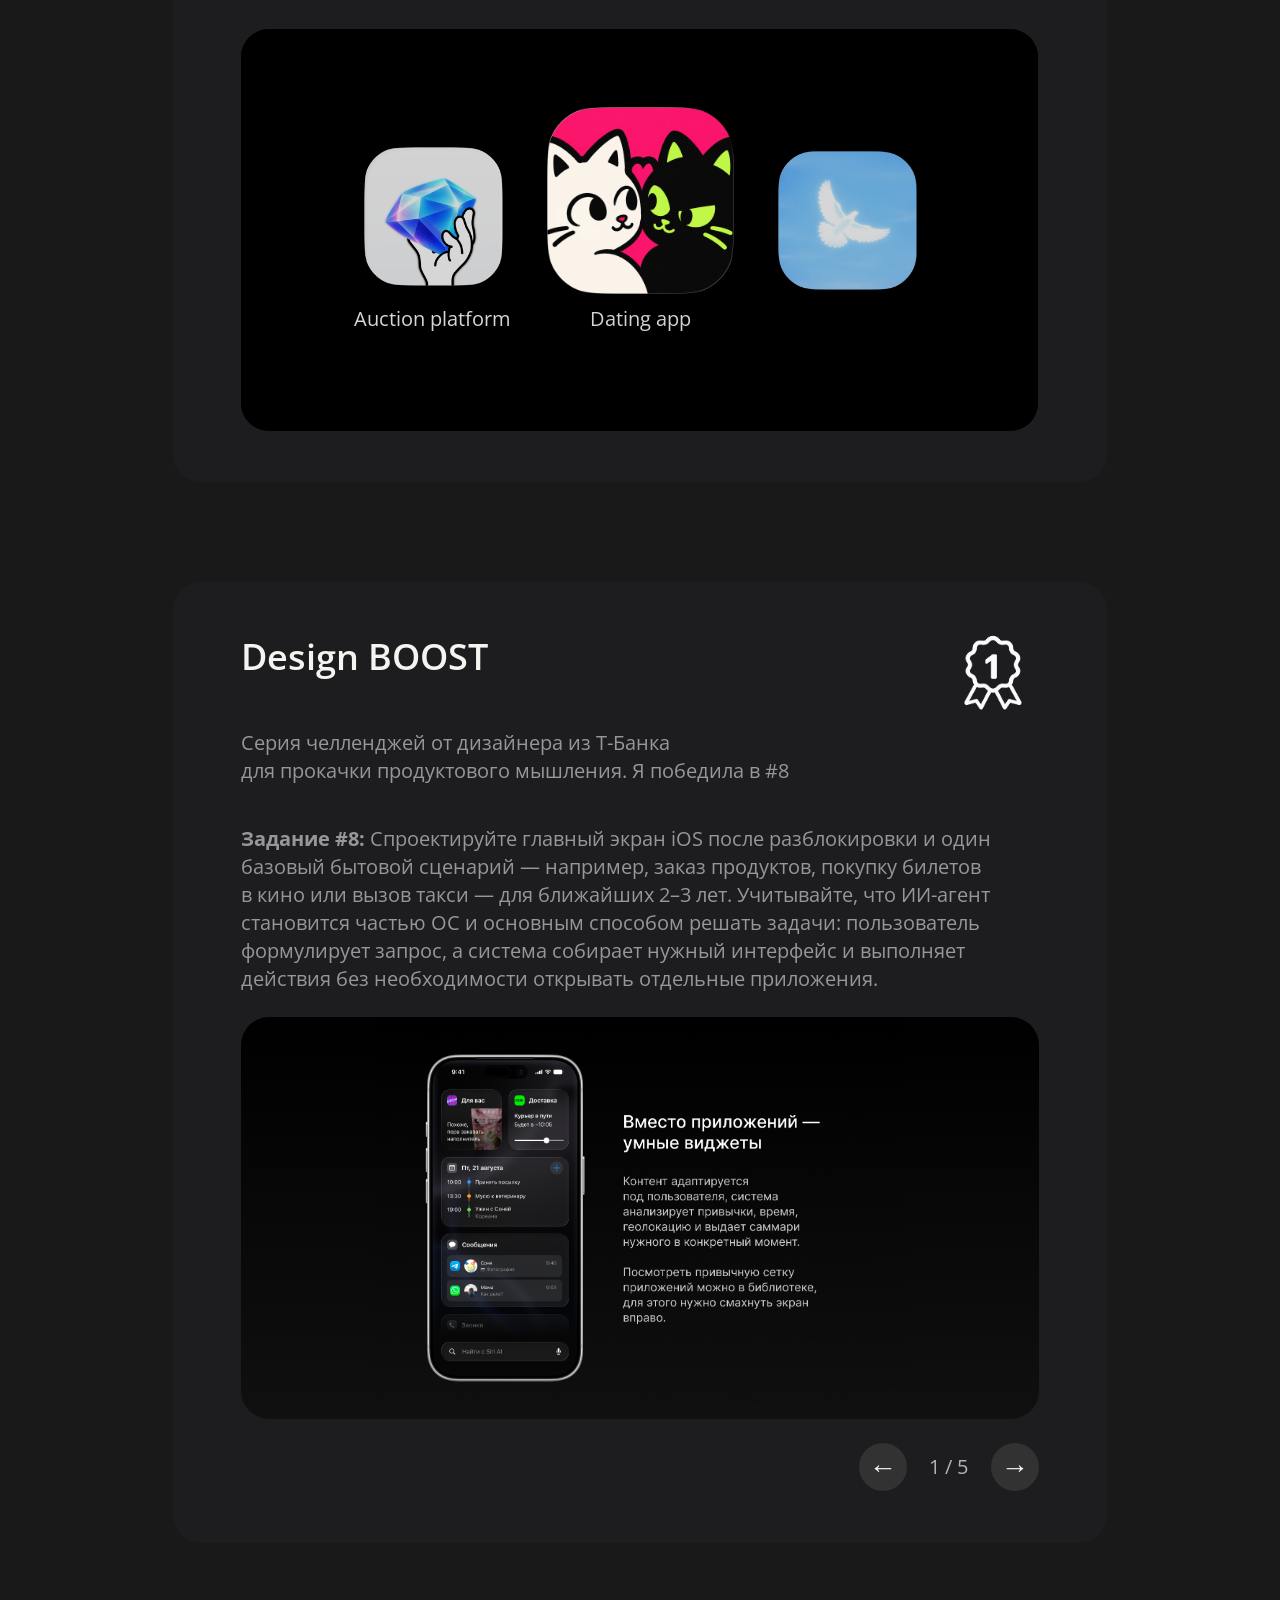
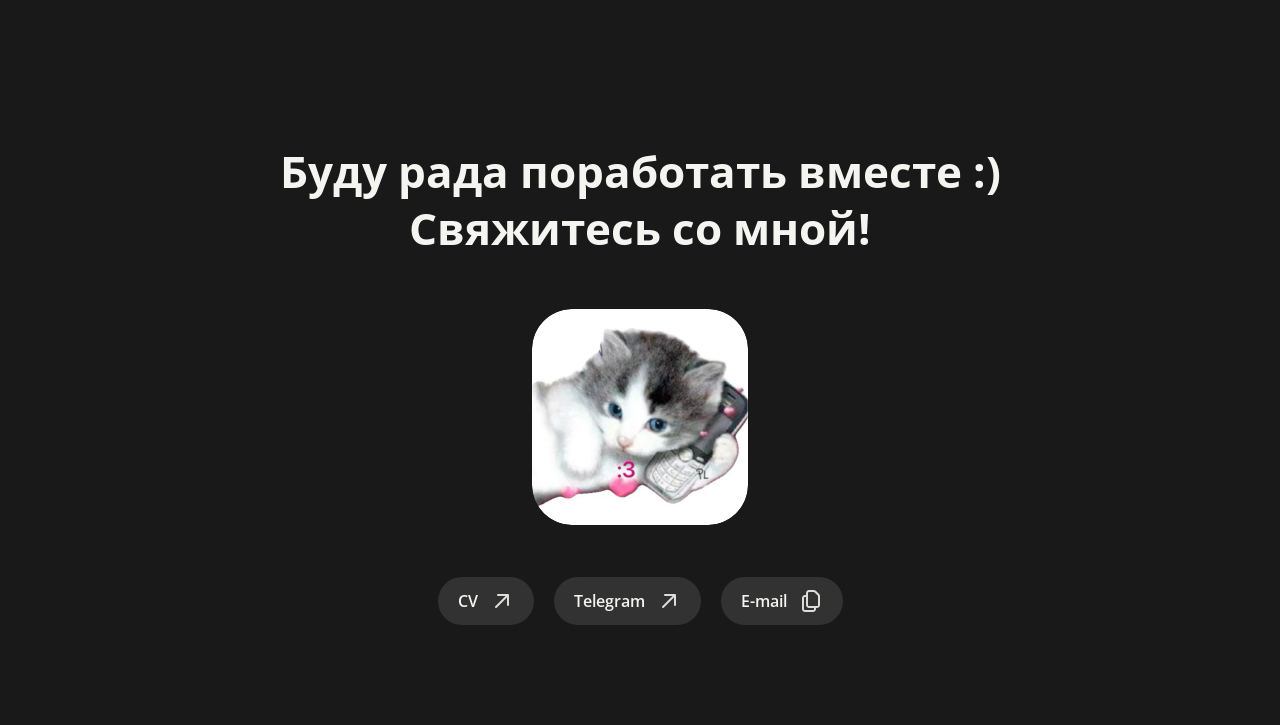
==== commit 310f46a7: "Add stable homepage section IDs for GTM visibility tracking" ====
--- a/index.html
+++ b/index.html
@@ -209,7 +209,7 @@
 <noscript><iframe src="https://www.googletagmanager.com/ns.html?id=GTM-NLCF2VC7"
 height="0" width="0" style="display:none;visibility:hidden"></iframe></noscript>
 <!-- End Google Tag Manager (noscript) -->
-<a class="skip" href="#projects">К проектам</a><header class="header wide"><a class="brand" href="#">Екатерина Стойилкович</a><nav class="contacts" aria-label="Контакты"><a class="pill" href="images/CV_Stojilkovic.pdf" target="_blank" rel="noopener">CV <img class="ui-icon" src="images/akar-icons_arrow-up-right.svg" alt="" width="24" height="24"></a><a class="pill" href="https://t.me/kotellocek" target="_blank" rel="noopener">Telegram <img class="ui-icon" src="images/akar-icons_arrow-up-right.svg" alt="" width="24" height="24"></a><button class="pill email" type="button" aria-label="Скопировать e-mail ekaterina.kotelok@yandex.ru">E-mail <img class="ui-icon" src="images/akar-icons_copy.svg" alt="" width="24" height="24"></button></nav></header><main><section class="hero"><div><h1>Привет! Я Катя,<br>продуктовый дизайнер</h1><p class="experience">С 2х-летним опытом и техническим бэкграундом в разработке HMI</p><p>Начинала с проектирования сложных интерфейсов для судового оборудования, сейчас веду дизайн в стартапе Pitpad: делаю B2C-приложение для картинга с нуля</p></div><img class="portrait" src="new_images/main_profile.png" alt="Екатерина Стойилкович" width="455" height="607" loading="lazy" decoding="async"></section><div id="projects"><section class="project-band pit" id="project-pitpad"><div class="project wide"><div class="project-copy"><h2>Pitpad</h2><p>От доски с магнитами к приложению<br>с крутой аналитикой</p><div class="tags"><span>startup</span><span>work in progress</span><span>b2c</span></div><a class="project-link" href="pitboard/">Смотреть проект</a></div><div class="project-artwork" aria-hidden="true"><img class="art pit-one" src="new_images/main_pitpad1.png" alt="Главный экран Pitpad" width="575" height="937" loading="lazy" decoding="async"><img class="art pit-two" src="new_images/main_pitpad2.png" alt="Отслеживание гонки" width="575" height="937" loading="lazy" decoding="async"><img class="art pit-logo" src="new_images/main_logopitpad.png" alt="" width="174" height="174" loading="lazy" decoding="async"></div></div></section><section class="project-band mts"><div class="project wide"><div class="project-copy"><h2>Накопительная<br>система МТС</h2><p>Как я превратила запутанный сценарий в простой и удобный</p><div class="tags"><span>redesign</span><span>b2c</span><span>mobile</span></div><a class="project-link" href="bank/">Смотреть проект</a></div><div class="project-artwork" aria-hidden="true"><img class="art mts-two" src="new_images/main_mts2.png" alt="Накопительные счета МТС Банка" width="443" height="637" loading="lazy" decoding="async"><img class="art mts-one" src="new_images/main_mts1.png" alt="Выбор цели накопления" width="430" height="645" loading="lazy" decoding="async"></div></div></section><section class="project-band hmi" id="project-hmi"><div class="project wide"><div class="project-copy"><h2>HMI панель</h2><p>Интерфейс для крана-манипулятора</p><div class="tags"><span>b2b</span><span>сreated from scratch</span></div><a class="project-link" href="hmi/">Смотреть проект</a></div><img class="art hmi-one" src="new_images/main_hmi1.png" alt="Кран-манипулятор" width="637" height="516" loading="lazy" decoding="async"><img class="art hmi-two" src="new_images/main_hmi2.png" alt="Интерфейс панели Siemens" width="551" height="420" loading="lazy" decoding="async"></div></section></div><section class="challenges"><div class="section-intro"><h2>Принимаю активное участие<br>в дизайн-челленджах</h2><p>Люблю знакомиться с новыми людьми и обмениваться опытом<br>Слежу за трендами, учусь новому, а главное просто кайфую от процесса</p></div><div class="wide"><article class="challenge"><div class="challenge-head"><div><h3>30 days 30 icons</h3><p>Сентябрьский челлендж для дизайнеров,<br>чтобы прокачать визуал и насмотренность</p></div><div class="challenge-link"><p>Посмотреть все мои иконки:</p><a class="pill" href="https://www.design30.club/ru/profile/pitta" target="_blank" rel="noopener">design30.club <img class="ui-icon" src="images/akar-icons_arrow-up-right.svg" alt="" width="24" height="24"></a></div></div><div class="challenge-visual icons-gallery" id="icons-challenge"><div class="icons-track" tabindex="0" role="region" aria-label="Иконки челленджа — перетаскивайте или используйте клавиши влево и вправо"><figure class="icon-slide"><img class="gallery-icon" src="new_images/icons/auction%20platform.png" alt="Auction platform" width="948" height="948" loading="lazy" decoding="async"><figcaption>Auction platform</figcaption></figure><figure class="icon-slide"><img class="gallery-icon" src="new_images/icons/dating%20app.png" alt="Dating app" width="948" height="948" loading="lazy" decoding="async"><figcaption>Dating app</figcaption></figure><figure class="icon-slide"><img class="gallery-icon" src="new_images/icons/prayer%20app.png" alt="Prayer app" width="944" height="944" loading="lazy" decoding="async"><figcaption>Prayer app</figcaption></figure><figure class="icon-slide"><img class="gallery-icon" src="new_images/icons/friend%20finder%20service%20for%20women.png" alt="Friend finder service for women" width="948" height="948" loading="lazy" decoding="async"><figcaption>Friend finder service for women</figcaption></figure><figure class="icon-slide"><img class="gallery-icon" src="new_images/icons/locator%20for%20family.png" alt="Locator for family" width="948" height="948" loading="lazy" decoding="async"><figcaption>Locator for family</figcaption></figure><figure class="icon-slide"><img class="gallery-icon" src="new_images/icons/movie%20choice%20for%20friends.png" alt="Movie choice for friends" width="944" height="944" loading="lazy" decoding="async"><figcaption>Movie choice for friends</figcaption></figure><figure class="icon-slide"><img class="gallery-icon" src="new_images/icons/fresh%20checker.png" alt="Fresh checker" width="948" height="948" loading="lazy" decoding="async"><figcaption>Fresh checker</figcaption></figure><figure class="icon-slide"><img class="gallery-icon" src="new_images/icons/prediction%20market%20app.png" alt="Prediction market app" width="948" height="948" loading="lazy" decoding="async"><figcaption>Prediction market app</figcaption></figure><figure class="icon-slide"><img class="gallery-icon" src="new_images/icons/push-up%20alarm%20clock.png" alt="Push-up alarm clock" width="948" height="948" loading="lazy" decoding="async"><figcaption>Push-up alarm clock</figcaption></figure><figure class="icon-slide"><img class="gallery-icon" src="new_images/icons/puzzle%20game.png" alt="Puzzle game" width="948" height="948" loading="lazy" decoding="async"><figcaption>Puzzle game</figcaption></figure><figure class="icon-slide"><img class="gallery-icon" src="new_images/icons/run%20from%20zombies%20irl.png" alt="Run from zombies IRL" width="944" height="944" loading="lazy" decoding="async"><figcaption>Run from zombies IRL</figcaption></figure><figure class="icon-slide"><img class="gallery-icon" src="new_images/icons/second-hand%20marketplace.png" alt="Second-hand marketplace" width="948" height="948" loading="lazy" decoding="async"><figcaption>Second-hand marketplace</figcaption></figure><figure class="icon-slide"><img class="gallery-icon" src="new_images/icons/short%20series.png" alt="Short series" width="474" height="474" loading="lazy" decoding="async"><figcaption>Short series</figcaption></figure><figure class="icon-slide"><img class="gallery-icon" src="new_images/icons/trash%20cleaner.png" alt="Trash cleaner" width="948" height="948" loading="lazy" decoding="async"><figcaption>Trash cleaner</figcaption></figure><figure class="icon-slide"><img class="gallery-icon" src="new_images/icons/vet%20clinic.png" alt="Vet clinic" width="948" height="948" loading="lazy" decoding="async"><figcaption>Vet clinic</figcaption></figure><figure class="icon-slide"><img class="gallery-icon" src="new_images/icons/vibe%20coding%20games.png" alt="Vibe coding games" width="948" height="948" loading="lazy" decoding="async"><figcaption>Vibe coding games</figcaption></figure><figure class="icon-slide"><img class="gallery-icon" src="new_images/icons/video%20to%20recipe.png" alt="Video to recipe" width="948" height="948" loading="lazy" decoding="async"><figcaption>Video to recipe</figcaption></figure><figure class="icon-slide"><img class="gallery-icon" src="new_images/icons/womens%20health.png" alt="Women&#x27;s health" width="948" height="948" loading="lazy" decoding="async"><figcaption>Women&#x27;s health</figcaption></figure></div></div></article><article class="challenge boost-challenge"><div class="challenge-head"><div><h3>Design BOOST</h3><p>Серия челленджей от дизайнера из Т-Банка<br class="boost-description-break"> для прокачки продуктового мышления. Я победила в #8</p></div><img class="award" src="new_images/main_1place.png" alt="Первое место" width="120" height="120" loading="lazy" decoding="async"></div><div class="boost-brief"><p><strong>Задание #8:</strong> Спроектируйте главный экран iOS после разблокировки и один базовый бытовой сценарий — например, заказ продуктов, покупку билетов в кино или вызов такси — для ближайших 2–3 лет. Учитывайте, что ИИ-агент становится частью ОС и основным способом решать задачи: пользователь формулирует запрос, а система собирает нужный интерфейс и выполняет действия без необходимости открывать отдельные приложения.</p></div><div class="boost-carousel" role="region" aria-roledescription="карусель" aria-label="Design BOOST" tabindex="0"><div class="challenge-visual boost-stage"><div class="boost-slide"><img class="boost-image" src="new_images/main_db1.png" alt="Design BOOST — слайд 1 из 5" width="1471" height="1114" loading="lazy" decoding="async"></div><div class="boost-slide" hidden><img class="boost-image" src="new_images/main_db2.png" alt="Design BOOST — слайд 2 из 5" width="1471" height="1114" loading="lazy" decoding="async"></div><div class="boost-slide" hidden><img class="boost-image" src="new_images/main_db3.png" alt="Design BOOST — слайд 3 из 5" width="1471" height="1114" loading="lazy" decoding="async"></div><div class="boost-slide" hidden><img class="boost-image" src="new_images/main_db4.png" alt="Design BOOST — слайд 4 из 5" width="1471" height="1114" loading="lazy" decoding="async"></div><div class="boost-slide" hidden><img class="boost-image" src="new_images/main_db5.png" alt="Design BOOST — слайд 5 из 5" width="1471" height="1114" loading="lazy" decoding="async"></div></div><div class="carousel-controls"><button type="button" class="carousel-arrow previous" aria-label="Предыдущий слайд">←</button><span class="slide-count" aria-live="polite" aria-atomic="true">1 / 5</span><button type="button" class="carousel-arrow next" aria-label="Следующий слайд">→</button></div></div></article></div></section></main><footer class="footer"><h2>Буду рада поработать вместе :)<br>Свяжитесь со мной!</h2><img class="kitty" src="new_images/main_kitty.png" alt="Котик" width="856" height="856" loading="lazy" decoding="async"><nav class="contacts" aria-label="Контакты"><a class="pill" href="images/CV_Stojilkovic.pdf" target="_blank" rel="noopener">CV <img class="ui-icon" src="images/akar-icons_arrow-up-right.svg" alt="" width="24" height="24"></a><a class="pill" href="https://t.me/kotellocek" target="_blank" rel="noopener">Telegram <img class="ui-icon" src="images/akar-icons_arrow-up-right.svg" alt="" width="24" height="24"></a><button class="pill email" type="button" aria-label="Скопировать e-mail ekaterina.kotelok@yandex.ru">E-mail <img class="ui-icon" src="images/akar-icons_copy.svg" alt="" width="24" height="24"></button></nav></footer><div class="toast" role="status" aria-live="polite"></div><script>const motionPreference=matchMedia('(prefers-reduced-motion: reduce)');
+<a class="skip" href="#projects">К проектам</a><header class="header wide"><a class="brand" href="#">Екатерина Стойилкович</a><nav class="contacts" aria-label="Контакты"><a class="pill" href="images/CV_Stojilkovic.pdf" target="_blank" rel="noopener">CV <img class="ui-icon" src="images/akar-icons_arrow-up-right.svg" alt="" width="24" height="24"></a><a class="pill" href="https://t.me/kotellocek" target="_blank" rel="noopener">Telegram <img class="ui-icon" src="images/akar-icons_arrow-up-right.svg" alt="" width="24" height="24"></a><button class="pill email" type="button" aria-label="Скопировать e-mail ekaterina.kotelok@yandex.ru">E-mail <img class="ui-icon" src="images/akar-icons_copy.svg" alt="" width="24" height="24"></button></nav></header><main><section class="hero"><div><h1>Привет! Я Катя,<br>продуктовый дизайнер</h1><p class="experience">С 2х-летним опытом и техническим бэкграундом в разработке HMI</p><p>Начинала с проектирования сложных интерфейсов для судового оборудования, сейчас веду дизайн в стартапе Pitpad: делаю B2C-приложение для картинга с нуля</p></div><img class="portrait" src="new_images/main_profile.png" alt="Екатерина Стойилкович" width="455" height="607" loading="lazy" decoding="async"></section><div id="projects"><section class="project-band pit" id="project-pitpad"><div class="project wide"><div class="project-copy"><h2>Pitpad</h2><p>От доски с магнитами к приложению<br>с крутой аналитикой</p><div class="tags"><span>startup</span><span>work in progress</span><span>b2c</span></div><a class="project-link" href="pitboard/">Смотреть проект</a></div><div class="project-artwork" aria-hidden="true"><img class="art pit-one" src="new_images/main_pitpad1.png" alt="Главный экран Pitpad" width="575" height="937" loading="lazy" decoding="async"><img class="art pit-two" src="new_images/main_pitpad2.png" alt="Отслеживание гонки" width="575" height="937" loading="lazy" decoding="async"><img class="art pit-logo" src="new_images/main_logopitpad.png" alt="" width="174" height="174" loading="lazy" decoding="async"></div></div></section><section class="project-band mts" id="project-bank"><div class="project wide"><div class="project-copy"><h2>Накопительная<br>система МТС</h2><p>Как я превратила запутанный сценарий в простой и удобный</p><div class="tags"><span>redesign</span><span>b2c</span><span>mobile</span></div><a class="project-link" href="bank/">Смотреть проект</a></div><div class="project-artwork" aria-hidden="true"><img class="art mts-two" src="new_images/main_mts2.png" alt="Накопительные счета МТС Банка" width="443" height="637" loading="lazy" decoding="async"><img class="art mts-one" src="new_images/main_mts1.png" alt="Выбор цели накопления" width="430" height="645" loading="lazy" decoding="async"></div></div></section><section class="project-band hmi" id="project-hmi"><div class="project wide"><div class="project-copy"><h2>HMI панель</h2><p>Интерфейс для крана-манипулятора</p><div class="tags"><span>b2b</span><span>сreated from scratch</span></div><a class="project-link" href="hmi/">Смотреть проект</a></div><img class="art hmi-one" src="new_images/main_hmi1.png" alt="Кран-манипулятор" width="637" height="516" loading="lazy" decoding="async"><img class="art hmi-two" src="new_images/main_hmi2.png" alt="Интерфейс панели Siemens" width="551" height="420" loading="lazy" decoding="async"></div></section></div><section class="challenges"><div class="section-intro"><h2>Принимаю активное участие<br>в дизайн-челленджах</h2><p>Люблю знакомиться с новыми людьми и обмениваться опытом<br>Слежу за трендами, учусь новому, а главное просто кайфую от процесса</p></div><div class="wide"><article class="challenge" id="challenge-icons"><div class="challenge-head"><div><h3>30 days 30 icons</h3><p>Сентябрьский челлендж для дизайнеров,<br>чтобы прокачать визуал и насмотренность</p></div><div class="challenge-link"><p>Посмотреть все мои иконки:</p><a class="pill" href="https://www.design30.club/ru/profile/pitta" target="_blank" rel="noopener">design30.club <img class="ui-icon" src="images/akar-icons_arrow-up-right.svg" alt="" width="24" height="24"></a></div></div><div class="challenge-visual icons-gallery" id="icons-challenge"><div class="icons-track" tabindex="0" role="region" aria-label="Иконки челленджа — перетаскивайте или используйте клавиши влево и вправо"><figure class="icon-slide"><img class="gallery-icon" src="new_images/icons/auction%20platform.png" alt="Auction platform" width="948" height="948" loading="lazy" decoding="async"><figcaption>Auction platform</figcaption></figure><figure class="icon-slide"><img class="gallery-icon" src="new_images/icons/dating%20app.png" alt="Dating app" width="948" height="948" loading="lazy" decoding="async"><figcaption>Dating app</figcaption></figure><figure class="icon-slide"><img class="gallery-icon" src="new_images/icons/prayer%20app.png" alt="Prayer app" width="944" height="944" loading="lazy" decoding="async"><figcaption>Prayer app</figcaption></figure><figure class="icon-slide"><img class="gallery-icon" src="new_images/icons/friend%20finder%20service%20for%20women.png" alt="Friend finder service for women" width="948" height="948" loading="lazy" decoding="async"><figcaption>Friend finder service for women</figcaption></figure><figure class="icon-slide"><img class="gallery-icon" src="new_images/icons/locator%20for%20family.png" alt="Locator for family" width="948" height="948" loading="lazy" decoding="async"><figcaption>Locator for family</figcaption></figure><figure class="icon-slide"><img class="gallery-icon" src="new_images/icons/movie%20choice%20for%20friends.png" alt="Movie choice for friends" width="944" height="944" loading="lazy" decoding="async"><figcaption>Movie choice for friends</figcaption></figure><figure class="icon-slide"><img class="gallery-icon" src="new_images/icons/fresh%20checker.png" alt="Fresh checker" width="948" height="948" loading="lazy" decoding="async"><figcaption>Fresh checker</figcaption></figure><figure class="icon-slide"><img class="gallery-icon" src="new_images/icons/prediction%20market%20app.png" alt="Prediction market app" width="948" height="948" loading="lazy" decoding="async"><figcaption>Prediction market app</figcaption></figure><figure class="icon-slide"><img class="gallery-icon" src="new_images/icons/push-up%20alarm%20clock.png" alt="Push-up alarm clock" width="948" height="948" loading="lazy" decoding="async"><figcaption>Push-up alarm clock</figcaption></figure><figure class="icon-slide"><img class="gallery-icon" src="new_images/icons/puzzle%20game.png" alt="Puzzle game" width="948" height="948" loading="lazy" decoding="async"><figcaption>Puzzle game</figcaption></figure><figure class="icon-slide"><img class="gallery-icon" src="new_images/icons/run%20from%20zombies%20irl.png" alt="Run from zombies IRL" width="944" height="944" loading="lazy" decoding="async"><figcaption>Run from zombies IRL</figcaption></figure><figure class="icon-slide"><img class="gallery-icon" src="new_images/icons/second-hand%20marketplace.png" alt="Second-hand marketplace" width="948" height="948" loading="lazy" decoding="async"><figcaption>Second-hand marketplace</figcaption></figure><figure class="icon-slide"><img class="gallery-icon" src="new_images/icons/short%20series.png" alt="Short series" width="474" height="474" loading="lazy" decoding="async"><figcaption>Short series</figcaption></figure><figure class="icon-slide"><img class="gallery-icon" src="new_images/icons/trash%20cleaner.png" alt="Trash cleaner" width="948" height="948" loading="lazy" decoding="async"><figcaption>Trash cleaner</figcaption></figure><figure class="icon-slide"><img class="gallery-icon" src="new_images/icons/vet%20clinic.png" alt="Vet clinic" width="948" height="948" loading="lazy" decoding="async"><figcaption>Vet clinic</figcaption></figure><figure class="icon-slide"><img class="gallery-icon" src="new_images/icons/vibe%20coding%20games.png" alt="Vibe coding games" width="948" height="948" loading="lazy" decoding="async"><figcaption>Vibe coding games</figcaption></figure><figure class="icon-slide"><img class="gallery-icon" src="new_images/icons/video%20to%20recipe.png" alt="Video to recipe" width="948" height="948" loading="lazy" decoding="async"><figcaption>Video to recipe</figcaption></figure><figure class="icon-slide"><img class="gallery-icon" src="new_images/icons/womens%20health.png" alt="Women&#x27;s health" width="948" height="948" loading="lazy" decoding="async"><figcaption>Women&#x27;s health</figcaption></figure></div></div></article><article class="challenge boost-challenge" id="challenge-boost"><div class="challenge-head"><div><h3>Design BOOST</h3><p>Серия челленджей от дизайнера из Т-Банка<br class="boost-description-break"> для прокачки продуктового мышления. Я победила в #8</p></div><img class="award" src="new_images/main_1place.png" alt="Первое место" width="120" height="120" loading="lazy" decoding="async"></div><div class="boost-brief"><p><strong>Задание #8:</strong> Спроектируйте главный экран iOS после разблокировки и один базовый бытовой сценарий — например, заказ продуктов, покупку билетов в кино или вызов такси — для ближайших 2–3 лет. Учитывайте, что ИИ-агент становится частью ОС и основным способом решать задачи: пользователь формулирует запрос, а система собирает нужный интерфейс и выполняет действия без необходимости открывать отдельные приложения.</p></div><div class="boost-carousel" role="region" aria-roledescription="карусель" aria-label="Design BOOST" tabindex="0"><div class="challenge-visual boost-stage"><div class="boost-slide"><img class="boost-image" src="new_images/main_db1.png" alt="Design BOOST — слайд 1 из 5" width="1471" height="1114" loading="lazy" decoding="async"></div><div class="boost-slide" hidden><img class="boost-image" src="new_images/main_db2.png" alt="Design BOOST — слайд 2 из 5" width="1471" height="1114" loading="lazy" decoding="async"></div><div class="boost-slide" hidden><img class="boost-image" src="new_images/main_db3.png" alt="Design BOOST — слайд 3 из 5" width="1471" height="1114" loading="lazy" decoding="async"></div><div class="boost-slide" hidden><img class="boost-image" src="new_images/main_db4.png" alt="Design BOOST — слайд 4 из 5" width="1471" height="1114" loading="lazy" decoding="async"></div><div class="boost-slide" hidden><img class="boost-image" src="new_images/main_db5.png" alt="Design BOOST — слайд 5 из 5" width="1471" height="1114" loading="lazy" decoding="async"></div></div><div class="carousel-controls"><button type="button" class="carousel-arrow previous" aria-label="Предыдущий слайд">←</button><span class="slide-count" aria-live="polite" aria-atomic="true">1 / 5</span><button type="button" class="carousel-arrow next" aria-label="Следующий слайд">→</button></div></div></article></div></section></main><footer class="footer"><h2>Буду рада поработать вместе :)<br>Свяжитесь со мной!</h2><img class="kitty" src="new_images/main_kitty.png" alt="Котик" width="856" height="856" loading="lazy" decoding="async"><nav class="contacts" id="footer-contacts" aria-label="Контакты"><a class="pill" href="images/CV_Stojilkovic.pdf" target="_blank" rel="noopener">CV <img class="ui-icon" src="images/akar-icons_arrow-up-right.svg" alt="" width="24" height="24"></a><a class="pill" href="https://t.me/kotellocek" target="_blank" rel="noopener">Telegram <img class="ui-icon" src="images/akar-icons_arrow-up-right.svg" alt="" width="24" height="24"></a><button class="pill email" type="button" aria-label="Скопировать e-mail ekaterina.kotelok@yandex.ru">E-mail <img class="ui-icon" src="images/akar-icons_copy.svg" alt="" width="24" height="24"></button></nav></footer><div class="toast" role="status" aria-live="polite"></div><script>const motionPreference=matchMedia('(prefers-reduced-motion: reduce)');
 const scenes=[...document.querySelectorAll('.project')].map(el=>({el,items:[...el.querySelectorAll('.art')],value:0}));
 let frame=0,lastTime=0;
 function animateScroll(time){frame=0;const smooth=1-Math.exp(-Math.min(time-lastTime||16,64)/90);lastTime=time;let unsettled=false;
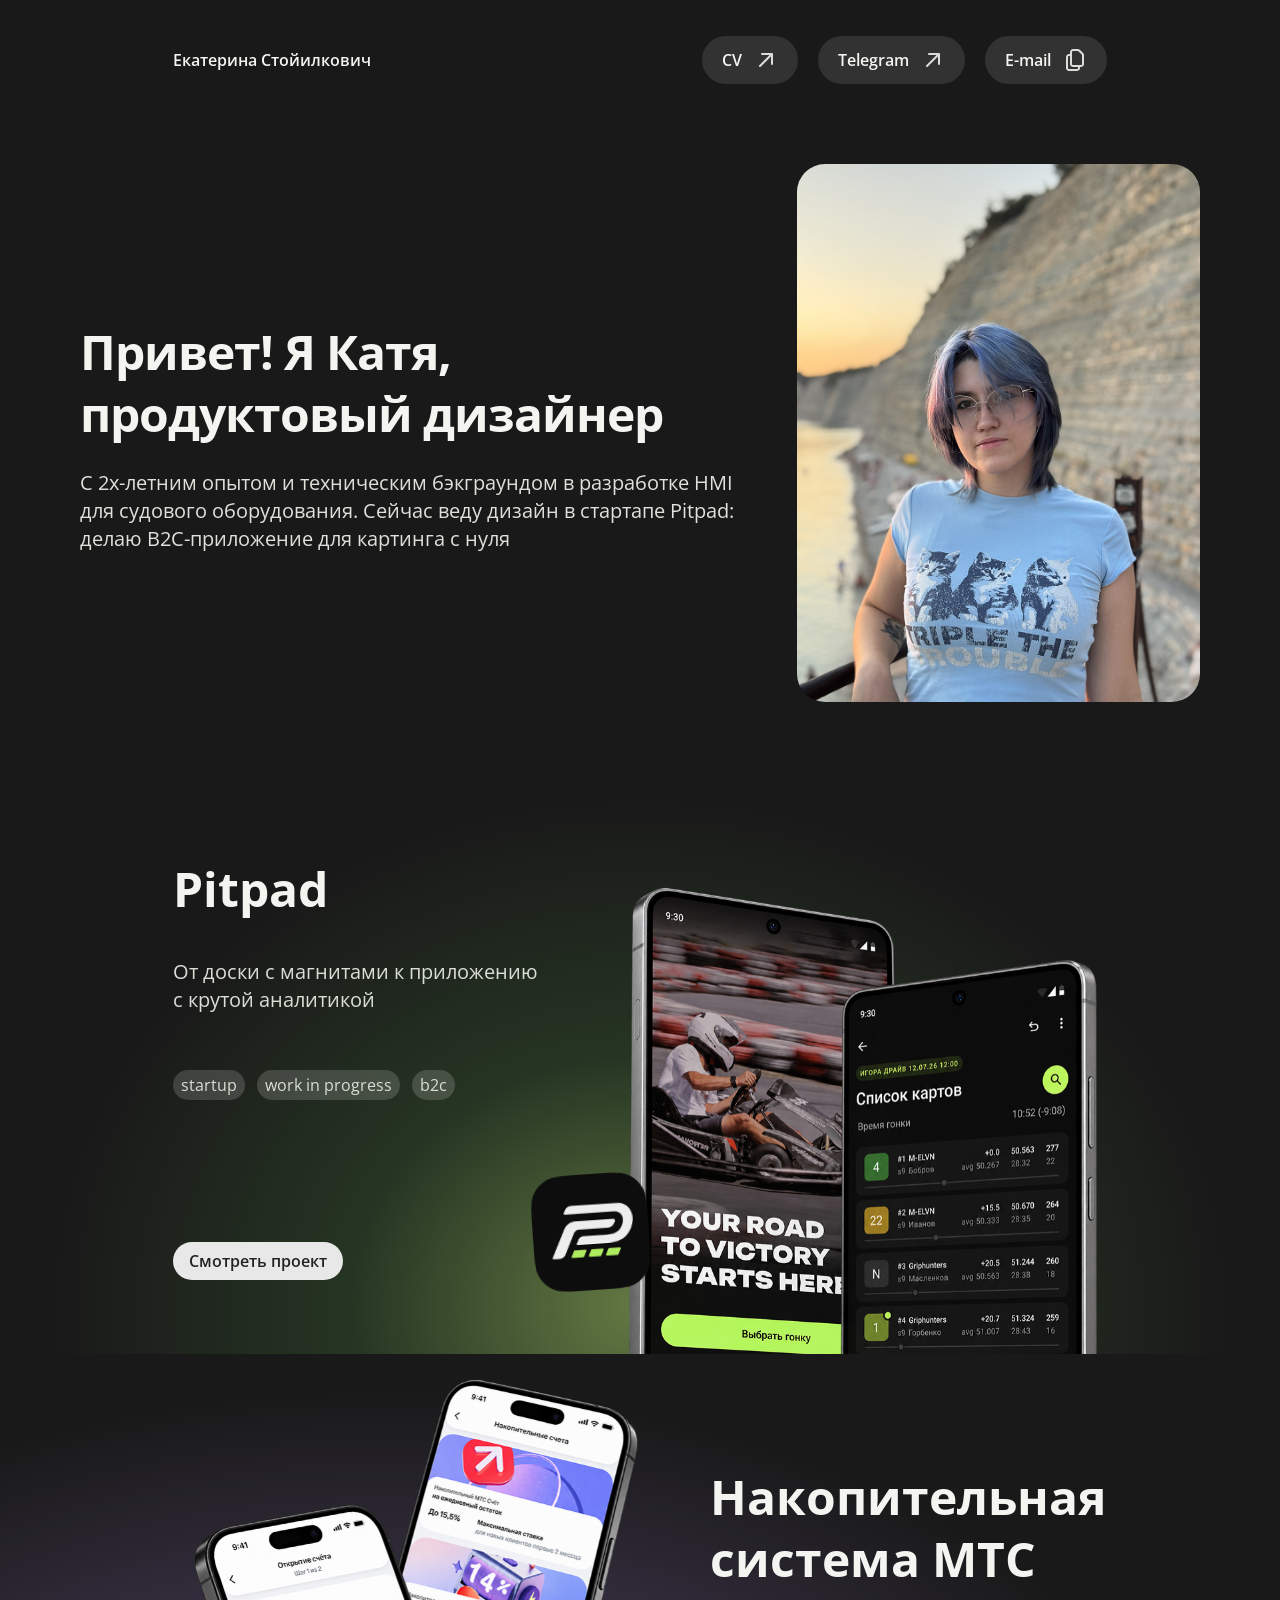
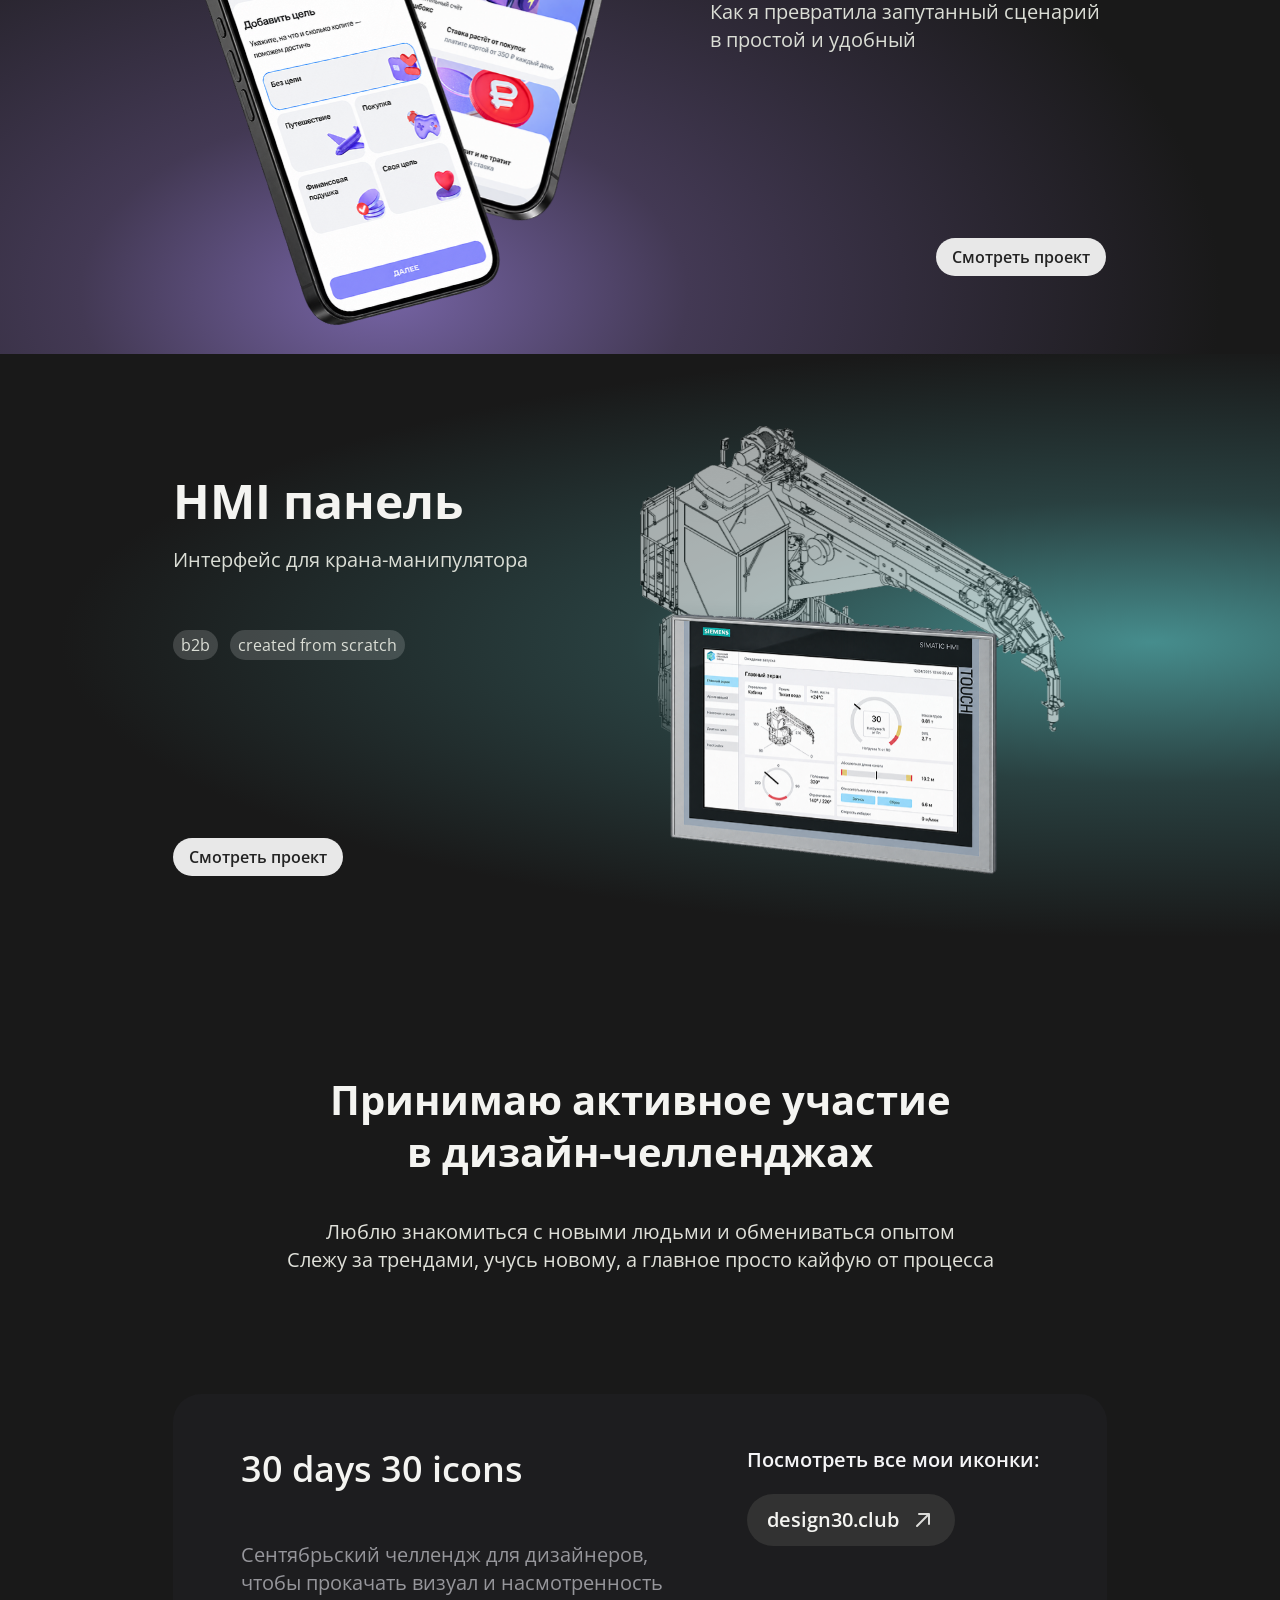
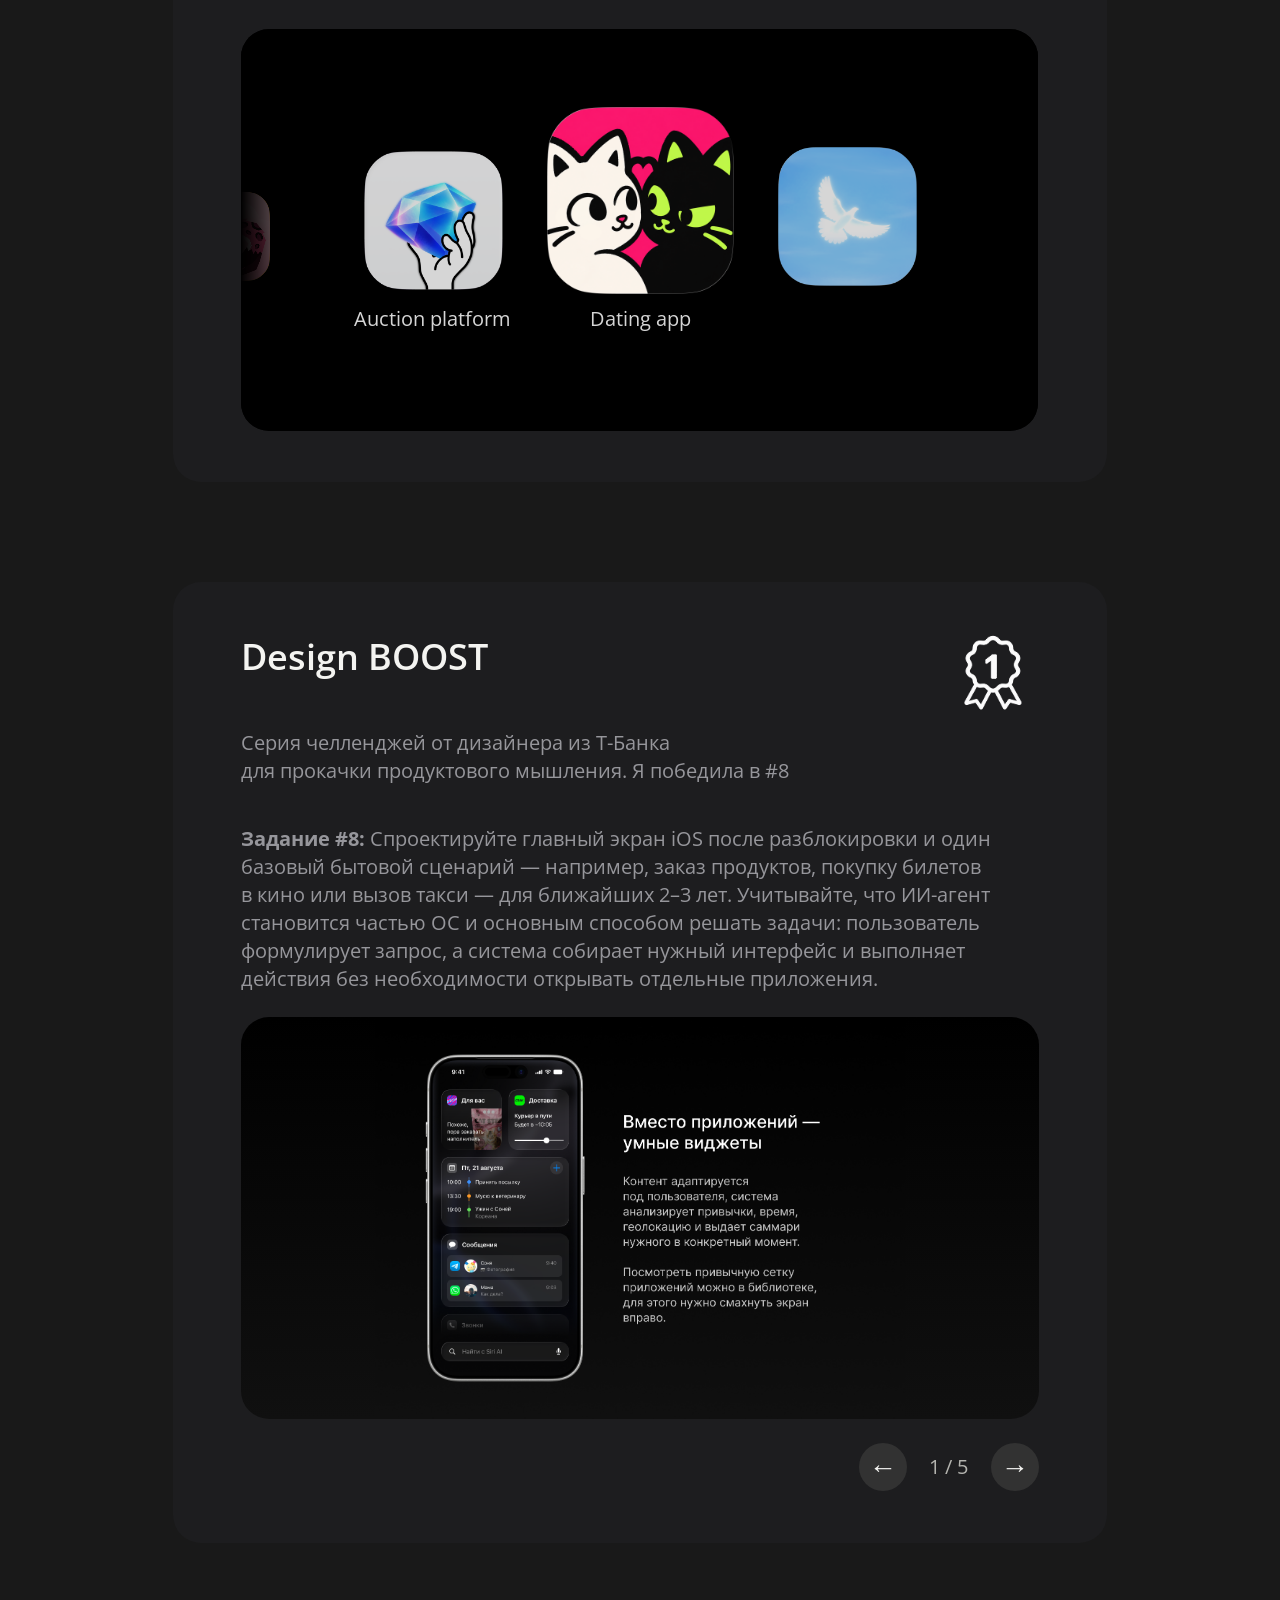
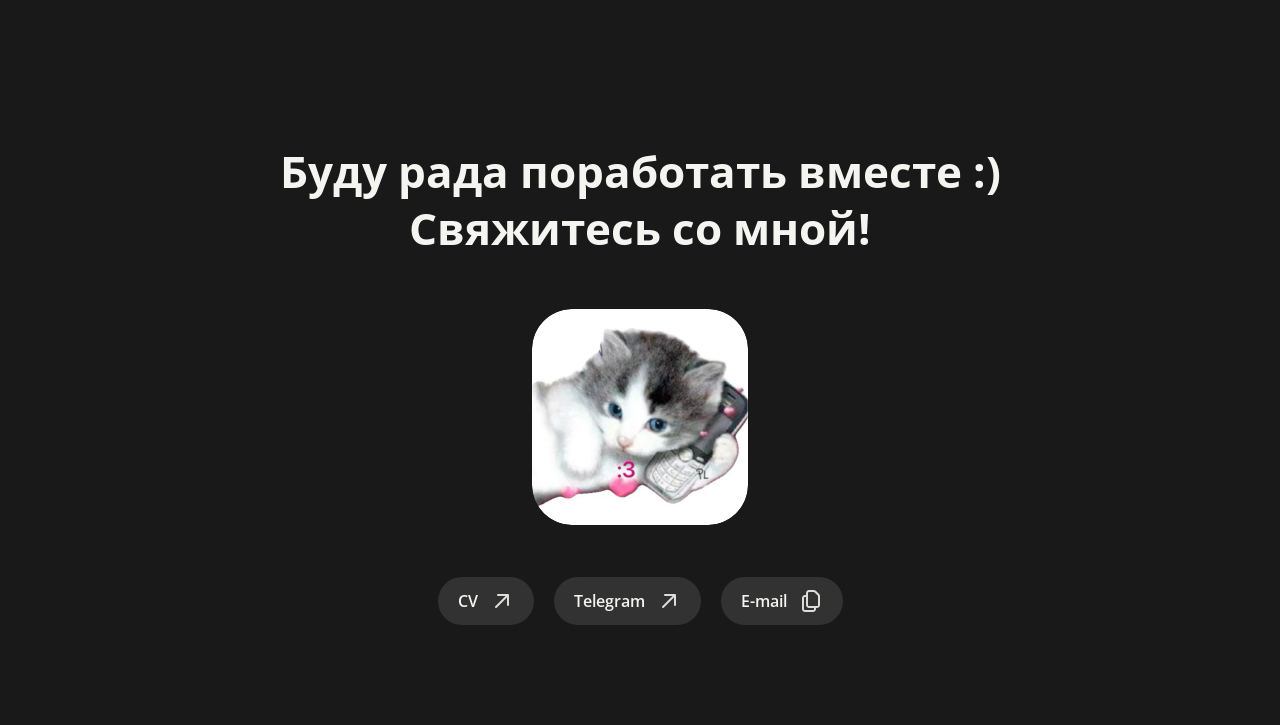
==== commit 59065b33: "Combine homepage introduction using experience text styling" ====
--- a/index.html
+++ b/index.html
@@ -209,7 +209,7 @@
 <noscript><iframe src="https://www.googletagmanager.com/ns.html?id=GTM-NLCF2VC7"
 height="0" width="0" style="display:none;visibility:hidden"></iframe></noscript>
 <!-- End Google Tag Manager (noscript) -->
-<a class="skip" href="#projects">К проектам</a><header class="header wide"><a class="brand" href="#">Екатерина Стойилкович</a><nav class="contacts" aria-label="Контакты"><a class="pill" href="images/CV_Stojilkovic.pdf" target="_blank" rel="noopener">CV <img class="ui-icon" src="images/akar-icons_arrow-up-right.svg" alt="" width="24" height="24"></a><a class="pill" href="https://t.me/kotellocek" target="_blank" rel="noopener">Telegram <img class="ui-icon" src="images/akar-icons_arrow-up-right.svg" alt="" width="24" height="24"></a><button class="pill email" type="button" aria-label="Скопировать e-mail ekaterina.kotelok@yandex.ru">E-mail <img class="ui-icon" src="images/akar-icons_copy.svg" alt="" width="24" height="24"></button></nav></header><main><section class="hero"><div><h1>Привет! Я Катя,<br>продуктовый дизайнер</h1><p class="experience">С 2х-летним опытом и техническим бэкграундом в разработке HMI</p><p>Начинала с проектирования сложных интерфейсов для судового оборудования, сейчас веду дизайн в стартапе Pitpad: делаю B2C-приложение для картинга с нуля</p></div><img class="portrait" src="new_images/main_profile.png" alt="Екатерина Стойилкович" width="455" height="607" loading="lazy" decoding="async"></section><div id="projects"><section class="project-band pit" id="project-pitpad"><div class="project wide"><div class="project-copy"><h2>Pitpad</h2><p>От доски с магнитами к приложению<br>с крутой аналитикой</p><div class="tags"><span>startup</span><span>work in progress</span><span>b2c</span></div><a class="project-link" href="pitboard/">Смотреть проект</a></div><div class="project-artwork" aria-hidden="true"><img class="art pit-one" src="new_images/main_pitpad1.png" alt="Главный экран Pitpad" width="575" height="937" loading="lazy" decoding="async"><img class="art pit-two" src="new_images/main_pitpad2.png" alt="Отслеживание гонки" width="575" height="937" loading="lazy" decoding="async"><img class="art pit-logo" src="new_images/main_logopitpad.png" alt="" width="174" height="174" loading="lazy" decoding="async"></div></div></section><section class="project-band mts" id="project-bank"><div class="project wide"><div class="project-copy"><h2>Накопительная<br>система МТС</h2><p>Как я превратила запутанный сценарий в простой и удобный</p><div class="tags"><span>redesign</span><span>b2c</span><span>mobile</span></div><a class="project-link" href="bank/">Смотреть проект</a></div><div class="project-artwork" aria-hidden="true"><img class="art mts-two" src="new_images/main_mts2.png" alt="Накопительные счета МТС Банка" width="443" height="637" loading="lazy" decoding="async"><img class="art mts-one" src="new_images/main_mts1.png" alt="Выбор цели накопления" width="430" height="645" loading="lazy" decoding="async"></div></div></section><section class="project-band hmi" id="project-hmi"><div class="project wide"><div class="project-copy"><h2>HMI панель</h2><p>Интерфейс для крана-манипулятора</p><div class="tags"><span>b2b</span><span>сreated from scratch</span></div><a class="project-link" href="hmi/">Смотреть проект</a></div><img class="art hmi-one" src="new_images/main_hmi1.png" alt="Кран-манипулятор" width="637" height="516" loading="lazy" decoding="async"><img class="art hmi-two" src="new_images/main_hmi2.png" alt="Интерфейс панели Siemens" width="551" height="420" loading="lazy" decoding="async"></div></section></div><section class="challenges"><div class="section-intro"><h2>Принимаю активное участие<br>в дизайн-челленджах</h2><p>Люблю знакомиться с новыми людьми и обмениваться опытом<br>Слежу за трендами, учусь новому, а главное просто кайфую от процесса</p></div><div class="wide"><article class="challenge" id="challenge-icons"><div class="challenge-head"><div><h3>30 days 30 icons</h3><p>Сентябрьский челлендж для дизайнеров,<br>чтобы прокачать визуал и насмотренность</p></div><div class="challenge-link"><p>Посмотреть все мои иконки:</p><a class="pill" href="https://www.design30.club/ru/profile/pitta" target="_blank" rel="noopener">design30.club <img class="ui-icon" src="images/akar-icons_arrow-up-right.svg" alt="" width="24" height="24"></a></div></div><div class="challenge-visual icons-gallery" id="icons-challenge"><div class="icons-track" tabindex="0" role="region" aria-label="Иконки челленджа — перетаскивайте или используйте клавиши влево и вправо"><figure class="icon-slide"><img class="gallery-icon" src="new_images/icons/auction%20platform.png" alt="Auction platform" width="948" height="948" loading="lazy" decoding="async"><figcaption>Auction platform</figcaption></figure><figure class="icon-slide"><img class="gallery-icon" src="new_images/icons/dating%20app.png" alt="Dating app" width="948" height="948" loading="lazy" decoding="async"><figcaption>Dating app</figcaption></figure><figure class="icon-slide"><img class="gallery-icon" src="new_images/icons/prayer%20app.png" alt="Prayer app" width="944" height="944" loading="lazy" decoding="async"><figcaption>Prayer app</figcaption></figure><figure class="icon-slide"><img class="gallery-icon" src="new_images/icons/friend%20finder%20service%20for%20women.png" alt="Friend finder service for women" width="948" height="948" loading="lazy" decoding="async"><figcaption>Friend finder service for women</figcaption></figure><figure class="icon-slide"><img class="gallery-icon" src="new_images/icons/locator%20for%20family.png" alt="Locator for family" width="948" height="948" loading="lazy" decoding="async"><figcaption>Locator for family</figcaption></figure><figure class="icon-slide"><img class="gallery-icon" src="new_images/icons/movie%20choice%20for%20friends.png" alt="Movie choice for friends" width="944" height="944" loading="lazy" decoding="async"><figcaption>Movie choice for friends</figcaption></figure><figure class="icon-slide"><img class="gallery-icon" src="new_images/icons/fresh%20checker.png" alt="Fresh checker" width="948" height="948" loading="lazy" decoding="async"><figcaption>Fresh checker</figcaption></figure><figure class="icon-slide"><img class="gallery-icon" src="new_images/icons/prediction%20market%20app.png" alt="Prediction market app" width="948" height="948" loading="lazy" decoding="async"><figcaption>Prediction market app</figcaption></figure><figure class="icon-slide"><img class="gallery-icon" src="new_images/icons/push-up%20alarm%20clock.png" alt="Push-up alarm clock" width="948" height="948" loading="lazy" decoding="async"><figcaption>Push-up alarm clock</figcaption></figure><figure class="icon-slide"><img class="gallery-icon" src="new_images/icons/puzzle%20game.png" alt="Puzzle game" width="948" height="948" loading="lazy" decoding="async"><figcaption>Puzzle game</figcaption></figure><figure class="icon-slide"><img class="gallery-icon" src="new_images/icons/run%20from%20zombies%20irl.png" alt="Run from zombies IRL" width="944" height="944" loading="lazy" decoding="async"><figcaption>Run from zombies IRL</figcaption></figure><figure class="icon-slide"><img class="gallery-icon" src="new_images/icons/second-hand%20marketplace.png" alt="Second-hand marketplace" width="948" height="948" loading="lazy" decoding="async"><figcaption>Second-hand marketplace</figcaption></figure><figure class="icon-slide"><img class="gallery-icon" src="new_images/icons/short%20series.png" alt="Short series" width="474" height="474" loading="lazy" decoding="async"><figcaption>Short series</figcaption></figure><figure class="icon-slide"><img class="gallery-icon" src="new_images/icons/trash%20cleaner.png" alt="Trash cleaner" width="948" height="948" loading="lazy" decoding="async"><figcaption>Trash cleaner</figcaption></figure><figure class="icon-slide"><img class="gallery-icon" src="new_images/icons/vet%20clinic.png" alt="Vet clinic" width="948" height="948" loading="lazy" decoding="async"><figcaption>Vet clinic</figcaption></figure><figure class="icon-slide"><img class="gallery-icon" src="new_images/icons/vibe%20coding%20games.png" alt="Vibe coding games" width="948" height="948" loading="lazy" decoding="async"><figcaption>Vibe coding games</figcaption></figure><figure class="icon-slide"><img class="gallery-icon" src="new_images/icons/video%20to%20recipe.png" alt="Video to recipe" width="948" height="948" loading="lazy" decoding="async"><figcaption>Video to recipe</figcaption></figure><figure class="icon-slide"><img class="gallery-icon" src="new_images/icons/womens%20health.png" alt="Women&#x27;s health" width="948" height="948" loading="lazy" decoding="async"><figcaption>Women&#x27;s health</figcaption></figure></div></div></article><article class="challenge boost-challenge" id="challenge-boost"><div class="challenge-head"><div><h3>Design BOOST</h3><p>Серия челленджей от дизайнера из Т-Банка<br class="boost-description-break"> для прокачки продуктового мышления. Я победила в #8</p></div><img class="award" src="new_images/main_1place.png" alt="Первое место" width="120" height="120" loading="lazy" decoding="async"></div><div class="boost-brief"><p><strong>Задание #8:</strong> Спроектируйте главный экран iOS после разблокировки и один базовый бытовой сценарий — например, заказ продуктов, покупку билетов в кино или вызов такси — для ближайших 2–3 лет. Учитывайте, что ИИ-агент становится частью ОС и основным способом решать задачи: пользователь формулирует запрос, а система собирает нужный интерфейс и выполняет действия без необходимости открывать отдельные приложения.</p></div><div class="boost-carousel" role="region" aria-roledescription="карусель" aria-label="Design BOOST" tabindex="0"><div class="challenge-visual boost-stage"><div class="boost-slide"><img class="boost-image" src="new_images/main_db1.png" alt="Design BOOST — слайд 1 из 5" width="1471" height="1114" loading="lazy" decoding="async"></div><div class="boost-slide" hidden><img class="boost-image" src="new_images/main_db2.png" alt="Design BOOST — слайд 2 из 5" width="1471" height="1114" loading="lazy" decoding="async"></div><div class="boost-slide" hidden><img class="boost-image" src="new_images/main_db3.png" alt="Design BOOST — слайд 3 из 5" width="1471" height="1114" loading="lazy" decoding="async"></div><div class="boost-slide" hidden><img class="boost-image" src="new_images/main_db4.png" alt="Design BOOST — слайд 4 из 5" width="1471" height="1114" loading="lazy" decoding="async"></div><div class="boost-slide" hidden><img class="boost-image" src="new_images/main_db5.png" alt="Design BOOST — слайд 5 из 5" width="1471" height="1114" loading="lazy" decoding="async"></div></div><div class="carousel-controls"><button type="button" class="carousel-arrow previous" aria-label="Предыдущий слайд">←</button><span class="slide-count" aria-live="polite" aria-atomic="true">1 / 5</span><button type="button" class="carousel-arrow next" aria-label="Следующий слайд">→</button></div></div></article></div></section></main><footer class="footer"><h2>Буду рада поработать вместе :)<br>Свяжитесь со мной!</h2><img class="kitty" src="new_images/main_kitty.png" alt="Котик" width="856" height="856" loading="lazy" decoding="async"><nav class="contacts" id="footer-contacts" aria-label="Контакты"><a class="pill" href="images/CV_Stojilkovic.pdf" target="_blank" rel="noopener">CV <img class="ui-icon" src="images/akar-icons_arrow-up-right.svg" alt="" width="24" height="24"></a><a class="pill" href="https://t.me/kotellocek" target="_blank" rel="noopener">Telegram <img class="ui-icon" src="images/akar-icons_arrow-up-right.svg" alt="" width="24" height="24"></a><button class="pill email" type="button" aria-label="Скопировать e-mail ekaterina.kotelok@yandex.ru">E-mail <img class="ui-icon" src="images/akar-icons_copy.svg" alt="" width="24" height="24"></button></nav></footer><div class="toast" role="status" aria-live="polite"></div><script>const motionPreference=matchMedia('(prefers-reduced-motion: reduce)');
+<a class="skip" href="#projects">К проектам</a><header class="header wide"><a class="brand" href="#">Екатерина Стойилкович</a><nav class="contacts" aria-label="Контакты"><a class="pill" href="images/CV_Stojilkovic.pdf" target="_blank" rel="noopener">CV <img class="ui-icon" src="images/akar-icons_arrow-up-right.svg" alt="" width="24" height="24"></a><a class="pill" href="https://t.me/kotellocek" target="_blank" rel="noopener">Telegram <img class="ui-icon" src="images/akar-icons_arrow-up-right.svg" alt="" width="24" height="24"></a><button class="pill email" type="button" aria-label="Скопировать e-mail ekaterina.kotelok@yandex.ru">E-mail <img class="ui-icon" src="images/akar-icons_copy.svg" alt="" width="24" height="24"></button></nav></header><main><section class="hero"><div><h1>Привет! Я Катя,<br>продуктовый дизайнер</h1><p class="experience">С 2х-летним опытом и техническим бэкграундом в разработке HMI для судового оборудования. Сейчас веду дизайн в стартапе Pitpad: делаю B2C-приложение для картинга с нуля</p></div><img class="portrait" src="new_images/main_profile.png" alt="Екатерина Стойилкович" width="455" height="607" loading="lazy" decoding="async"></section><div id="projects"><section class="project-band pit" id="project-pitpad"><div class="project wide"><div class="project-copy"><h2>Pitpad</h2><p>От доски с магнитами к приложению<br>с крутой аналитикой</p><div class="tags"><span>startup</span><span>work in progress</span><span>b2c</span></div><a class="project-link" href="pitboard/">Смотреть проект</a></div><div class="project-artwork" aria-hidden="true"><img class="art pit-one" src="new_images/main_pitpad1.png" alt="Главный экран Pitpad" width="575" height="937" loading="lazy" decoding="async"><img class="art pit-two" src="new_images/main_pitpad2.png" alt="Отслеживание гонки" width="575" height="937" loading="lazy" decoding="async"><img class="art pit-logo" src="new_images/main_logopitpad.png" alt="" width="174" height="174" loading="lazy" decoding="async"></div></div></section><section class="project-band mts" id="project-bank"><div class="project wide"><div class="project-copy"><h2>Накопительная<br>система МТС</h2><p>Как я превратила запутанный сценарий в простой и удобный</p><div class="tags"><span>redesign</span><span>b2c</span><span>mobile</span></div><a class="project-link" href="bank/">Смотреть проект</a></div><div class="project-artwork" aria-hidden="true"><img class="art mts-two" src="new_images/main_mts2.png" alt="Накопительные счета МТС Банка" width="443" height="637" loading="lazy" decoding="async"><img class="art mts-one" src="new_images/main_mts1.png" alt="Выбор цели накопления" width="430" height="645" loading="lazy" decoding="async"></div></div></section><section class="project-band hmi" id="project-hmi"><div class="project wide"><div class="project-copy"><h2>HMI панель</h2><p>Интерфейс для крана-манипулятора</p><div class="tags"><span>b2b</span><span>сreated from scratch</span></div><a class="project-link" href="hmi/">Смотреть проект</a></div><img class="art hmi-one" src="new_images/main_hmi1.png" alt="Кран-манипулятор" width="637" height="516" loading="lazy" decoding="async"><img class="art hmi-two" src="new_images/main_hmi2.png" alt="Интерфейс панели Siemens" width="551" height="420" loading="lazy" decoding="async"></div></section></div><section class="challenges"><div class="section-intro"><h2>Принимаю активное участие<br>в дизайн-челленджах</h2><p>Люблю знакомиться с новыми людьми и обмениваться опытом<br>Слежу за трендами, учусь новому, а главное просто кайфую от процесса</p></div><div class="wide"><article class="challenge" id="challenge-icons"><div class="challenge-head"><div><h3>30 days 30 icons</h3><p>Сентябрьский челлендж для дизайнеров,<br>чтобы прокачать визуал и насмотренность</p></div><div class="challenge-link"><p>Посмотреть все мои иконки:</p><a class="pill" href="https://www.design30.club/ru/profile/pitta" target="_blank" rel="noopener">design30.club <img class="ui-icon" src="images/akar-icons_arrow-up-right.svg" alt="" width="24" height="24"></a></div></div><div class="challenge-visual icons-gallery" id="icons-challenge"><div class="icons-track" tabindex="0" role="region" aria-label="Иконки челленджа — перетаскивайте или используйте клавиши влево и вправо"><figure class="icon-slide"><img class="gallery-icon" src="new_images/icons/auction%20platform.png" alt="Auction platform" width="948" height="948" loading="lazy" decoding="async"><figcaption>Auction platform</figcaption></figure><figure class="icon-slide"><img class="gallery-icon" src="new_images/icons/dating%20app.png" alt="Dating app" width="948" height="948" loading="lazy" decoding="async"><figcaption>Dating app</figcaption></figure><figure class="icon-slide"><img class="gallery-icon" src="new_images/icons/prayer%20app.png" alt="Prayer app" width="944" height="944" loading="lazy" decoding="async"><figcaption>Prayer app</figcaption></figure><figure class="icon-slide"><img class="gallery-icon" src="new_images/icons/friend%20finder%20service%20for%20women.png" alt="Friend finder service for women" width="948" height="948" loading="lazy" decoding="async"><figcaption>Friend finder service for women</figcaption></figure><figure class="icon-slide"><img class="gallery-icon" src="new_images/icons/locator%20for%20family.png" alt="Locator for family" width="948" height="948" loading="lazy" decoding="async"><figcaption>Locator for family</figcaption></figure><figure class="icon-slide"><img class="gallery-icon" src="new_images/icons/movie%20choice%20for%20friends.png" alt="Movie choice for friends" width="944" height="944" loading="lazy" decoding="async"><figcaption>Movie choice for friends</figcaption></figure><figure class="icon-slide"><img class="gallery-icon" src="new_images/icons/fresh%20checker.png" alt="Fresh checker" width="948" height="948" loading="lazy" decoding="async"><figcaption>Fresh checker</figcaption></figure><figure class="icon-slide"><img class="gallery-icon" src="new_images/icons/prediction%20market%20app.png" alt="Prediction market app" width="948" height="948" loading="lazy" decoding="async"><figcaption>Prediction market app</figcaption></figure><figure class="icon-slide"><img class="gallery-icon" src="new_images/icons/push-up%20alarm%20clock.png" alt="Push-up alarm clock" width="948" height="948" loading="lazy" decoding="async"><figcaption>Push-up alarm clock</figcaption></figure><figure class="icon-slide"><img class="gallery-icon" src="new_images/icons/puzzle%20game.png" alt="Puzzle game" width="948" height="948" loading="lazy" decoding="async"><figcaption>Puzzle game</figcaption></figure><figure class="icon-slide"><img class="gallery-icon" src="new_images/icons/run%20from%20zombies%20irl.png" alt="Run from zombies IRL" width="944" height="944" loading="lazy" decoding="async"><figcaption>Run from zombies IRL</figcaption></figure><figure class="icon-slide"><img class="gallery-icon" src="new_images/icons/second-hand%20marketplace.png" alt="Second-hand marketplace" width="948" height="948" loading="lazy" decoding="async"><figcaption>Second-hand marketplace</figcaption></figure><figure class="icon-slide"><img class="gallery-icon" src="new_images/icons/short%20series.png" alt="Short series" width="474" height="474" loading="lazy" decoding="async"><figcaption>Short series</figcaption></figure><figure class="icon-slide"><img class="gallery-icon" src="new_images/icons/trash%20cleaner.png" alt="Trash cleaner" width="948" height="948" loading="lazy" decoding="async"><figcaption>Trash cleaner</figcaption></figure><figure class="icon-slide"><img class="gallery-icon" src="new_images/icons/vet%20clinic.png" alt="Vet clinic" width="948" height="948" loading="lazy" decoding="async"><figcaption>Vet clinic</figcaption></figure><figure class="icon-slide"><img class="gallery-icon" src="new_images/icons/vibe%20coding%20games.png" alt="Vibe coding games" width="948" height="948" loading="lazy" decoding="async"><figcaption>Vibe coding games</figcaption></figure><figure class="icon-slide"><img class="gallery-icon" src="new_images/icons/video%20to%20recipe.png" alt="Video to recipe" width="948" height="948" loading="lazy" decoding="async"><figcaption>Video to recipe</figcaption></figure><figure class="icon-slide"><img class="gallery-icon" src="new_images/icons/womens%20health.png" alt="Women&#x27;s health" width="948" height="948" loading="lazy" decoding="async"><figcaption>Women&#x27;s health</figcaption></figure></div></div></article><article class="challenge boost-challenge" id="challenge-boost"><div class="challenge-head"><div><h3>Design BOOST</h3><p>Серия челленджей от дизайнера из Т-Банка<br class="boost-description-break"> для прокачки продуктового мышления. Я победила в #8</p></div><img class="award" src="new_images/main_1place.png" alt="Первое место" width="120" height="120" loading="lazy" decoding="async"></div><div class="boost-brief"><p><strong>Задание #8:</strong> Спроектируйте главный экран iOS после разблокировки и один базовый бытовой сценарий — например, заказ продуктов, покупку билетов в кино или вызов такси — для ближайших 2–3 лет. Учитывайте, что ИИ-агент становится частью ОС и основным способом решать задачи: пользователь формулирует запрос, а система собирает нужный интерфейс и выполняет действия без необходимости открывать отдельные приложения.</p></div><div class="boost-carousel" role="region" aria-roledescription="карусель" aria-label="Design BOOST" tabindex="0"><div class="challenge-visual boost-stage"><div class="boost-slide"><img class="boost-image" src="new_images/main_db1.png" alt="Design BOOST — слайд 1 из 5" width="1471" height="1114" loading="lazy" decoding="async"></div><div class="boost-slide" hidden><img class="boost-image" src="new_images/main_db2.png" alt="Design BOOST — слайд 2 из 5" width="1471" height="1114" loading="lazy" decoding="async"></div><div class="boost-slide" hidden><img class="boost-image" src="new_images/main_db3.png" alt="Design BOOST — слайд 3 из 5" width="1471" height="1114" loading="lazy" decoding="async"></div><div class="boost-slide" hidden><img class="boost-image" src="new_images/main_db4.png" alt="Design BOOST — слайд 4 из 5" width="1471" height="1114" loading="lazy" decoding="async"></div><div class="boost-slide" hidden><img class="boost-image" src="new_images/main_db5.png" alt="Design BOOST — слайд 5 из 5" width="1471" height="1114" loading="lazy" decoding="async"></div></div><div class="carousel-controls"><button type="button" class="carousel-arrow previous" aria-label="Предыдущий слайд">←</button><span class="slide-count" aria-live="polite" aria-atomic="true">1 / 5</span><button type="button" class="carousel-arrow next" aria-label="Следующий слайд">→</button></div></div></article></div></section></main><footer class="footer"><h2>Буду рада поработать вместе :)<br>Свяжитесь со мной!</h2><img class="kitty" src="new_images/main_kitty.png" alt="Котик" width="856" height="856" loading="lazy" decoding="async"><nav class="contacts" id="footer-contacts" aria-label="Контакты"><a class="pill" href="images/CV_Stojilkovic.pdf" target="_blank" rel="noopener">CV <img class="ui-icon" src="images/akar-icons_arrow-up-right.svg" alt="" width="24" height="24"></a><a class="pill" href="https://t.me/kotellocek" target="_blank" rel="noopener">Telegram <img class="ui-icon" src="images/akar-icons_arrow-up-right.svg" alt="" width="24" height="24"></a><button class="pill email" type="button" aria-label="Скопировать e-mail ekaterina.kotelok@yandex.ru">E-mail <img class="ui-icon" src="images/akar-icons_copy.svg" alt="" width="24" height="24"></button></nav></footer><div class="toast" role="status" aria-live="polite"></div><script>const motionPreference=matchMedia('(prefers-reduced-motion: reduce)');
 const scenes=[...document.querySelectorAll('.project')].map(el=>({el,items:[...el.querySelectorAll('.art')],value:0}));
 let frame=0,lastTime=0;
 function animateScroll(time){frame=0;const smooth=1-Math.exp(-Math.min(time-lastTime||16,64)/90);lastTime=time;let unsettled=false;
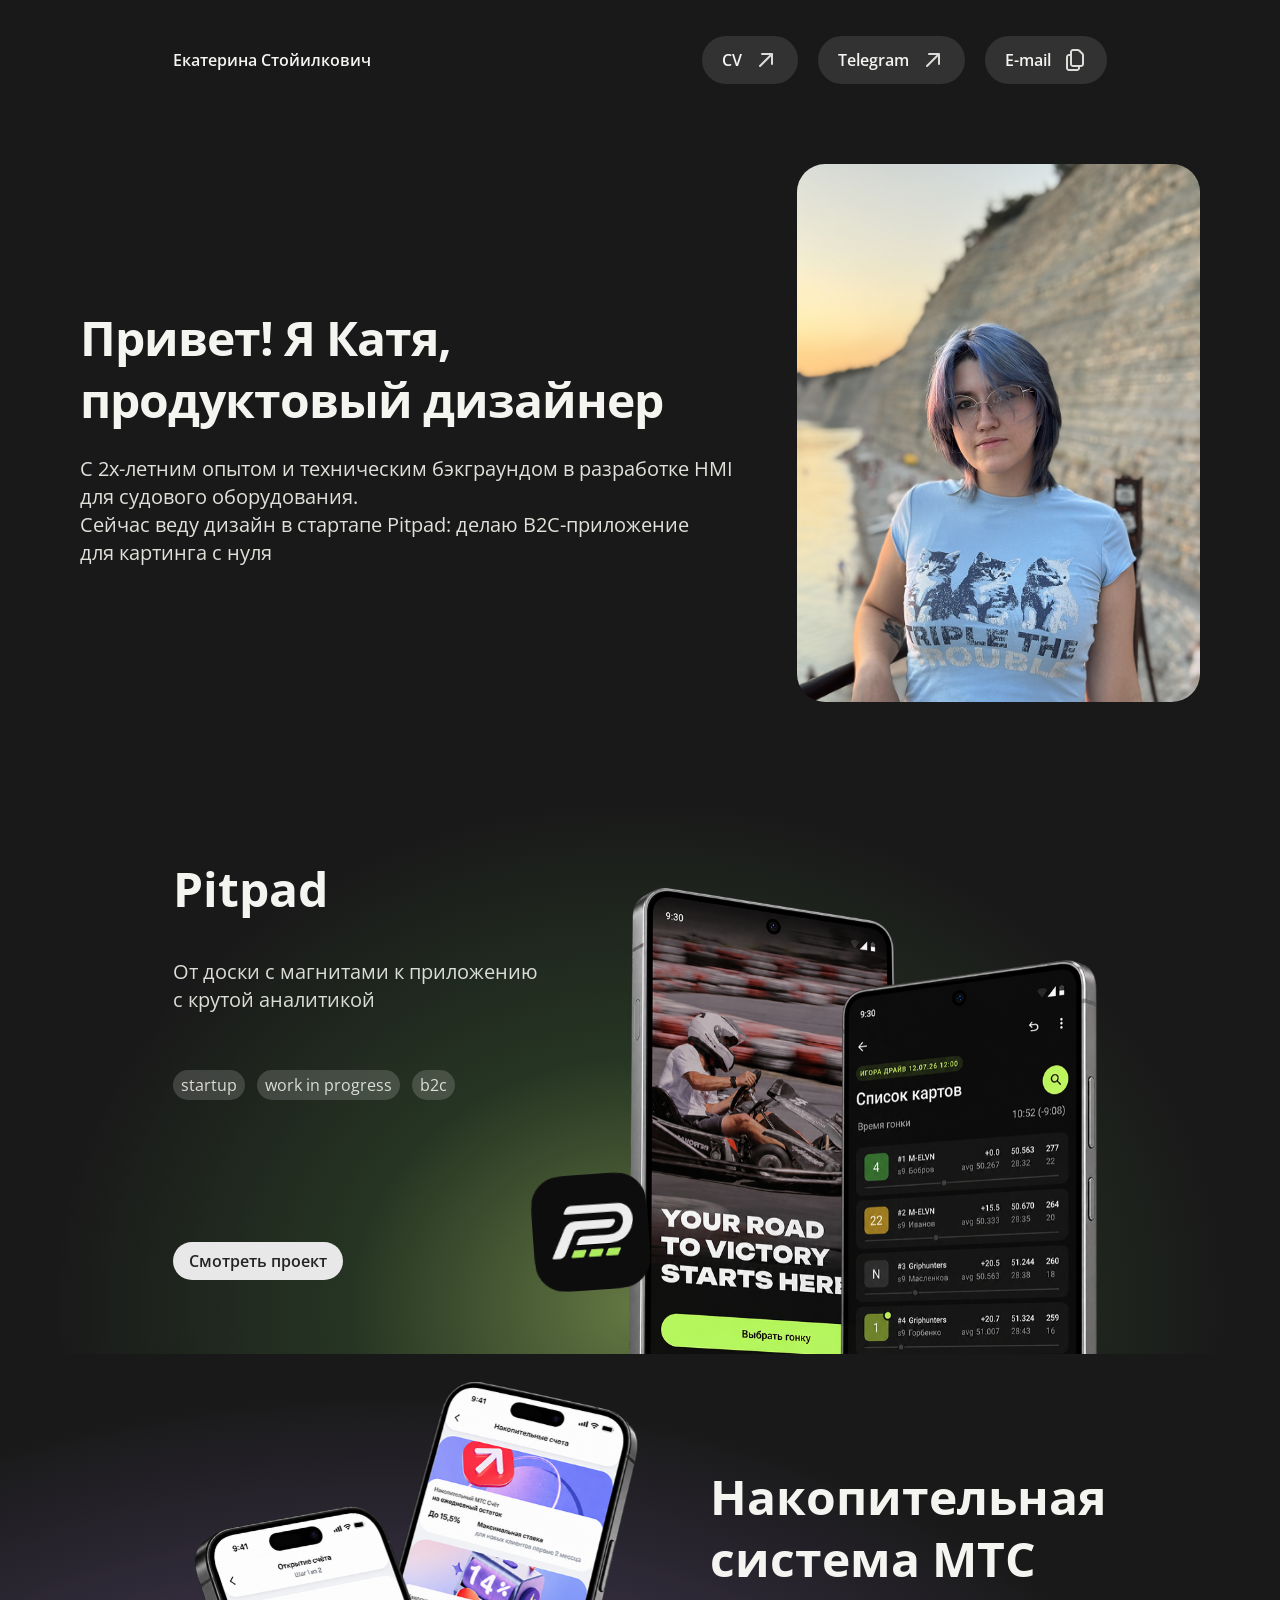
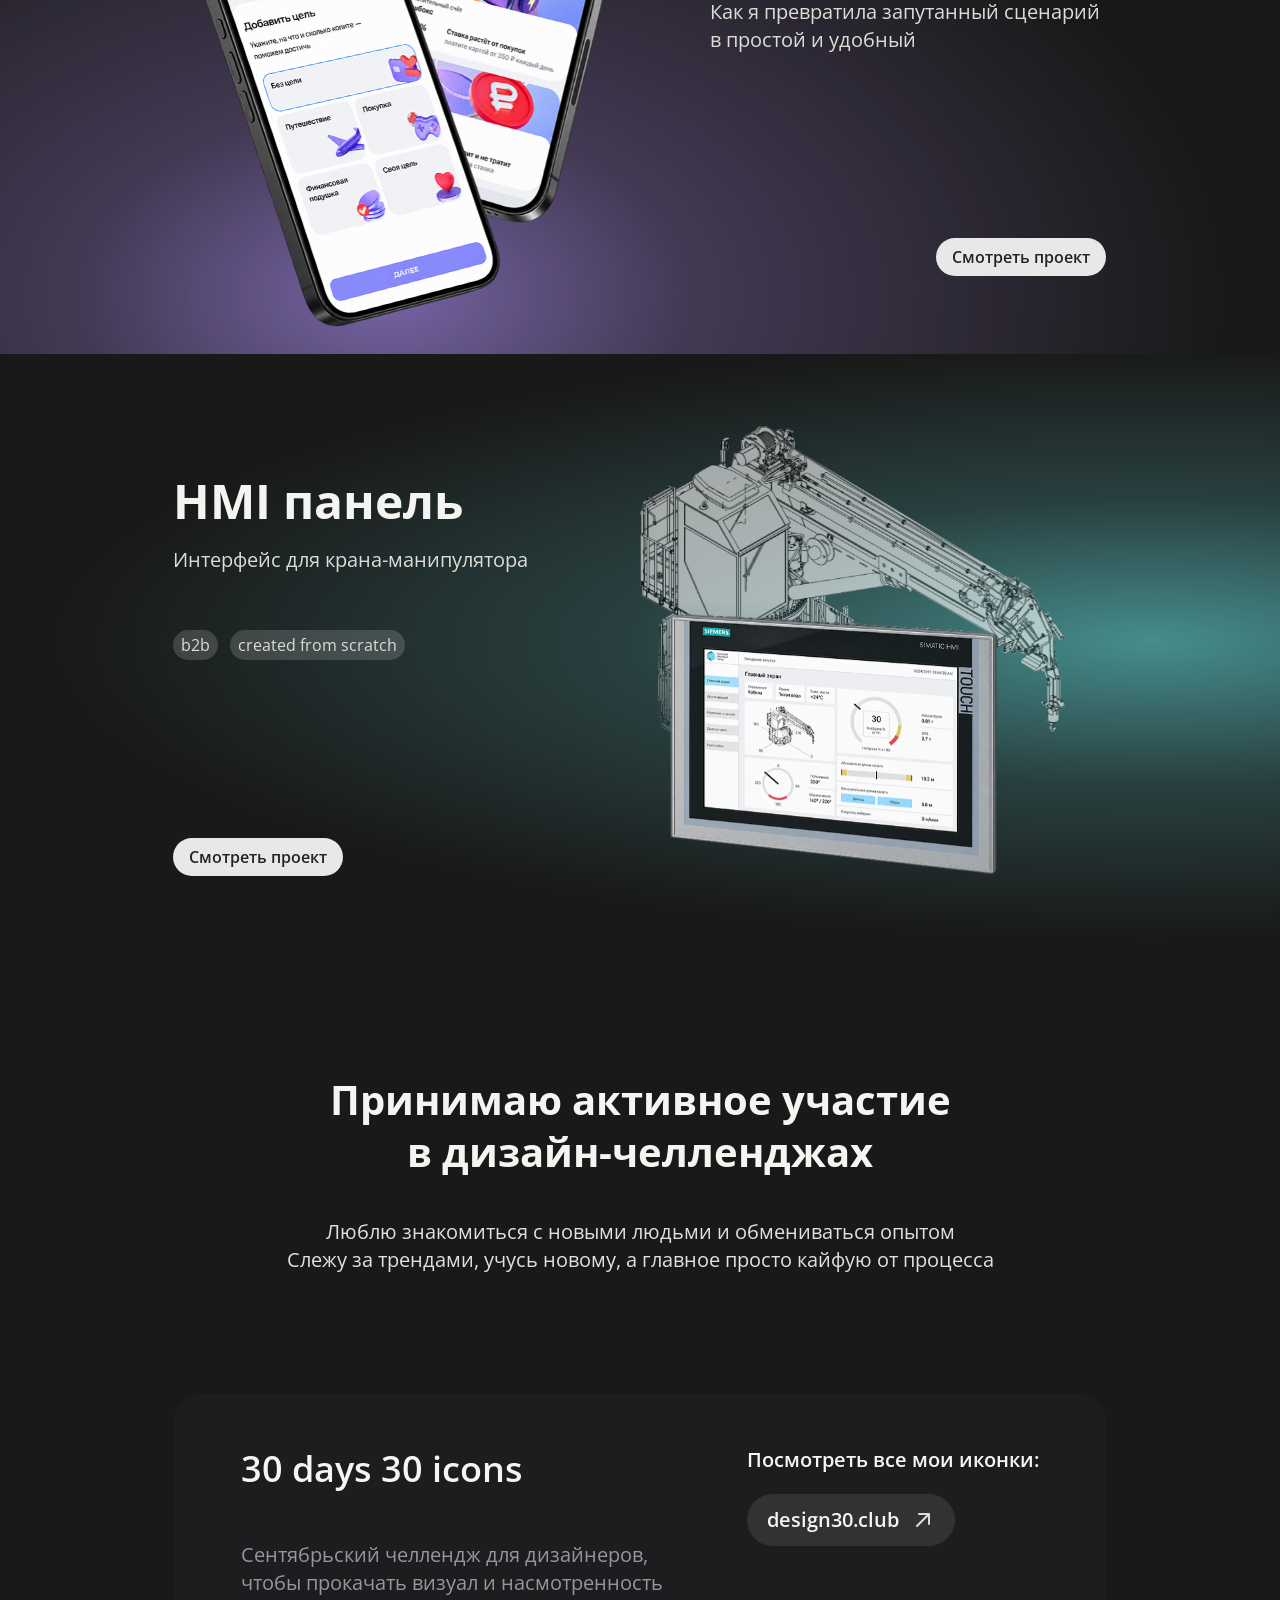
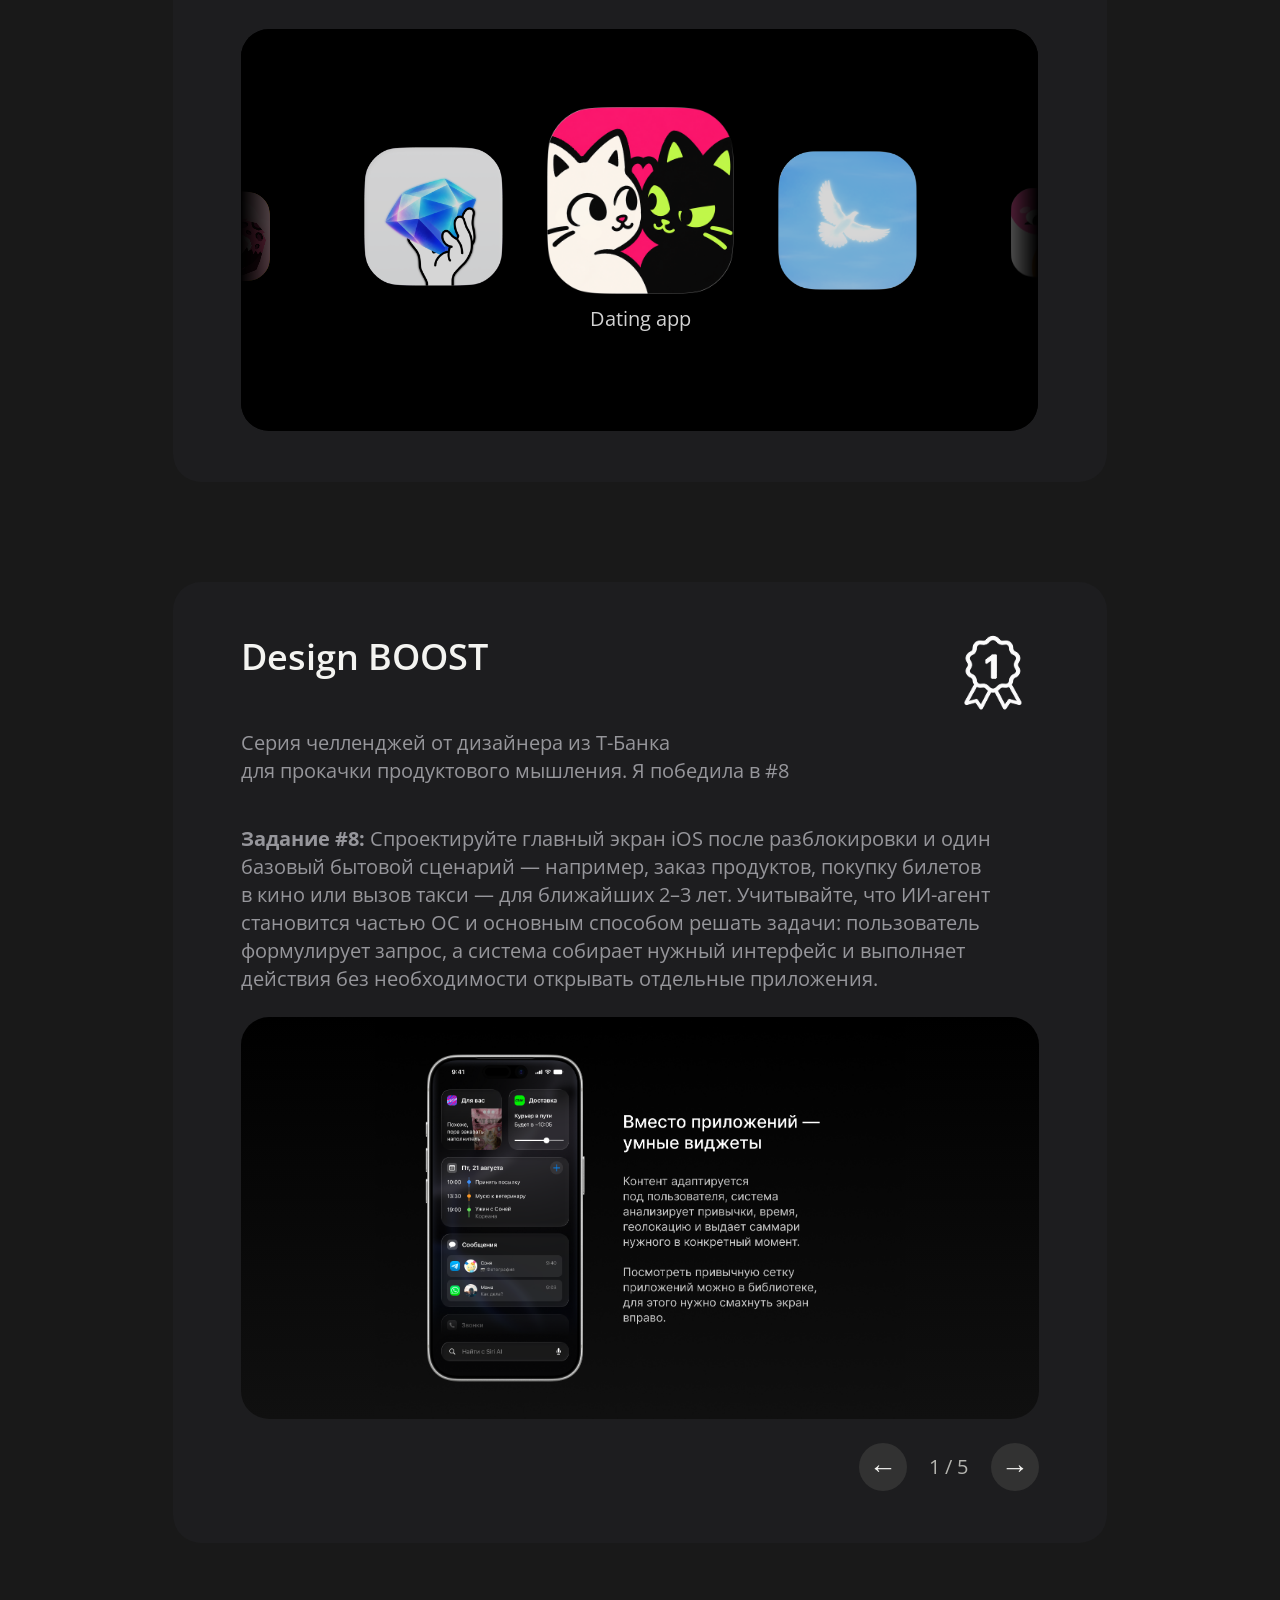
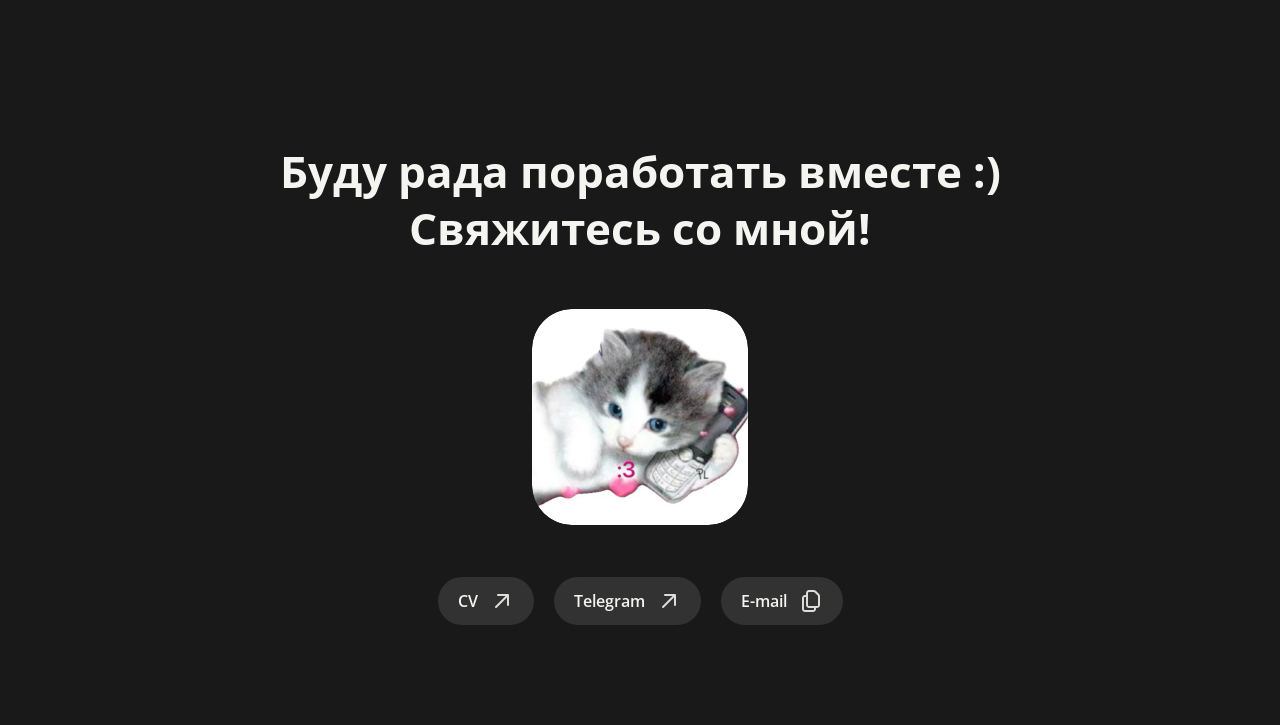
==== commit e5801fce: "Start current Pitpad role on a new line in homepage intro" ====
--- a/index.html
+++ b/index.html
@@ -209,7 +209,7 @@
 <noscript><iframe src="https://www.googletagmanager.com/ns.html?id=GTM-NLCF2VC7"
 height="0" width="0" style="display:none;visibility:hidden"></iframe></noscript>
 <!-- End Google Tag Manager (noscript) -->
-<a class="skip" href="#projects">К проектам</a><header class="header wide"><a class="brand" href="#">Екатерина Стойилкович</a><nav class="contacts" aria-label="Контакты"><a class="pill" href="images/CV_Stojilkovic.pdf" target="_blank" rel="noopener">CV <img class="ui-icon" src="images/akar-icons_arrow-up-right.svg" alt="" width="24" height="24"></a><a class="pill" href="https://t.me/kotellocek" target="_blank" rel="noopener">Telegram <img class="ui-icon" src="images/akar-icons_arrow-up-right.svg" alt="" width="24" height="24"></a><button class="pill email" type="button" aria-label="Скопировать e-mail ekaterina.kotelok@yandex.ru">E-mail <img class="ui-icon" src="images/akar-icons_copy.svg" alt="" width="24" height="24"></button></nav></header><main><section class="hero"><div><h1>Привет! Я Катя,<br>продуктовый дизайнер</h1><p class="experience">С 2х-летним опытом и техническим бэкграундом в разработке HMI для судового оборудования. Сейчас веду дизайн в стартапе Pitpad: делаю B2C-приложение для картинга с нуля</p></div><img class="portrait" src="new_images/main_profile.png" alt="Екатерина Стойилкович" width="455" height="607" loading="lazy" decoding="async"></section><div id="projects"><section class="project-band pit" id="project-pitpad"><div class="project wide"><div class="project-copy"><h2>Pitpad</h2><p>От доски с магнитами к приложению<br>с крутой аналитикой</p><div class="tags"><span>startup</span><span>work in progress</span><span>b2c</span></div><a class="project-link" href="pitboard/">Смотреть проект</a></div><div class="project-artwork" aria-hidden="true"><img class="art pit-one" src="new_images/main_pitpad1.png" alt="Главный экран Pitpad" width="575" height="937" loading="lazy" decoding="async"><img class="art pit-two" src="new_images/main_pitpad2.png" alt="Отслеживание гонки" width="575" height="937" loading="lazy" decoding="async"><img class="art pit-logo" src="new_images/main_logopitpad.png" alt="" width="174" height="174" loading="lazy" decoding="async"></div></div></section><section class="project-band mts" id="project-bank"><div class="project wide"><div class="project-copy"><h2>Накопительная<br>система МТС</h2><p>Как я превратила запутанный сценарий в простой и удобный</p><div class="tags"><span>redesign</span><span>b2c</span><span>mobile</span></div><a class="project-link" href="bank/">Смотреть проект</a></div><div class="project-artwork" aria-hidden="true"><img class="art mts-two" src="new_images/main_mts2.png" alt="Накопительные счета МТС Банка" width="443" height="637" loading="lazy" decoding="async"><img class="art mts-one" src="new_images/main_mts1.png" alt="Выбор цели накопления" width="430" height="645" loading="lazy" decoding="async"></div></div></section><section class="project-band hmi" id="project-hmi"><div class="project wide"><div class="project-copy"><h2>HMI панель</h2><p>Интерфейс для крана-манипулятора</p><div class="tags"><span>b2b</span><span>сreated from scratch</span></div><a class="project-link" href="hmi/">Смотреть проект</a></div><img class="art hmi-one" src="new_images/main_hmi1.png" alt="Кран-манипулятор" width="637" height="516" loading="lazy" decoding="async"><img class="art hmi-two" src="new_images/main_hmi2.png" alt="Интерфейс панели Siemens" width="551" height="420" loading="lazy" decoding="async"></div></section></div><section class="challenges"><div class="section-intro"><h2>Принимаю активное участие<br>в дизайн-челленджах</h2><p>Люблю знакомиться с новыми людьми и обмениваться опытом<br>Слежу за трендами, учусь новому, а главное просто кайфую от процесса</p></div><div class="wide"><article class="challenge" id="challenge-icons"><div class="challenge-head"><div><h3>30 days 30 icons</h3><p>Сентябрьский челлендж для дизайнеров,<br>чтобы прокачать визуал и насмотренность</p></div><div class="challenge-link"><p>Посмотреть все мои иконки:</p><a class="pill" href="https://www.design30.club/ru/profile/pitta" target="_blank" rel="noopener">design30.club <img class="ui-icon" src="images/akar-icons_arrow-up-right.svg" alt="" width="24" height="24"></a></div></div><div class="challenge-visual icons-gallery" id="icons-challenge"><div class="icons-track" tabindex="0" role="region" aria-label="Иконки челленджа — перетаскивайте или используйте клавиши влево и вправо"><figure class="icon-slide"><img class="gallery-icon" src="new_images/icons/auction%20platform.png" alt="Auction platform" width="948" height="948" loading="lazy" decoding="async"><figcaption>Auction platform</figcaption></figure><figure class="icon-slide"><img class="gallery-icon" src="new_images/icons/dating%20app.png" alt="Dating app" width="948" height="948" loading="lazy" decoding="async"><figcaption>Dating app</figcaption></figure><figure class="icon-slide"><img class="gallery-icon" src="new_images/icons/prayer%20app.png" alt="Prayer app" width="944" height="944" loading="lazy" decoding="async"><figcaption>Prayer app</figcaption></figure><figure class="icon-slide"><img class="gallery-icon" src="new_images/icons/friend%20finder%20service%20for%20women.png" alt="Friend finder service for women" width="948" height="948" loading="lazy" decoding="async"><figcaption>Friend finder service for women</figcaption></figure><figure class="icon-slide"><img class="gallery-icon" src="new_images/icons/locator%20for%20family.png" alt="Locator for family" width="948" height="948" loading="lazy" decoding="async"><figcaption>Locator for family</figcaption></figure><figure class="icon-slide"><img class="gallery-icon" src="new_images/icons/movie%20choice%20for%20friends.png" alt="Movie choice for friends" width="944" height="944" loading="lazy" decoding="async"><figcaption>Movie choice for friends</figcaption></figure><figure class="icon-slide"><img class="gallery-icon" src="new_images/icons/fresh%20checker.png" alt="Fresh checker" width="948" height="948" loading="lazy" decoding="async"><figcaption>Fresh checker</figcaption></figure><figure class="icon-slide"><img class="gallery-icon" src="new_images/icons/prediction%20market%20app.png" alt="Prediction market app" width="948" height="948" loading="lazy" decoding="async"><figcaption>Prediction market app</figcaption></figure><figure class="icon-slide"><img class="gallery-icon" src="new_images/icons/push-up%20alarm%20clock.png" alt="Push-up alarm clock" width="948" height="948" loading="lazy" decoding="async"><figcaption>Push-up alarm clock</figcaption></figure><figure class="icon-slide"><img class="gallery-icon" src="new_images/icons/puzzle%20game.png" alt="Puzzle game" width="948" height="948" loading="lazy" decoding="async"><figcaption>Puzzle game</figcaption></figure><figure class="icon-slide"><img class="gallery-icon" src="new_images/icons/run%20from%20zombies%20irl.png" alt="Run from zombies IRL" width="944" height="944" loading="lazy" decoding="async"><figcaption>Run from zombies IRL</figcaption></figure><figure class="icon-slide"><img class="gallery-icon" src="new_images/icons/second-hand%20marketplace.png" alt="Second-hand marketplace" width="948" height="948" loading="lazy" decoding="async"><figcaption>Second-hand marketplace</figcaption></figure><figure class="icon-slide"><img class="gallery-icon" src="new_images/icons/short%20series.png" alt="Short series" width="474" height="474" loading="lazy" decoding="async"><figcaption>Short series</figcaption></figure><figure class="icon-slide"><img class="gallery-icon" src="new_images/icons/trash%20cleaner.png" alt="Trash cleaner" width="948" height="948" loading="lazy" decoding="async"><figcaption>Trash cleaner</figcaption></figure><figure class="icon-slide"><img class="gallery-icon" src="new_images/icons/vet%20clinic.png" alt="Vet clinic" width="948" height="948" loading="lazy" decoding="async"><figcaption>Vet clinic</figcaption></figure><figure class="icon-slide"><img class="gallery-icon" src="new_images/icons/vibe%20coding%20games.png" alt="Vibe coding games" width="948" height="948" loading="lazy" decoding="async"><figcaption>Vibe coding games</figcaption></figure><figure class="icon-slide"><img class="gallery-icon" src="new_images/icons/video%20to%20recipe.png" alt="Video to recipe" width="948" height="948" loading="lazy" decoding="async"><figcaption>Video to recipe</figcaption></figure><figure class="icon-slide"><img class="gallery-icon" src="new_images/icons/womens%20health.png" alt="Women&#x27;s health" width="948" height="948" loading="lazy" decoding="async"><figcaption>Women&#x27;s health</figcaption></figure></div></div></article><article class="challenge boost-challenge" id="challenge-boost"><div class="challenge-head"><div><h3>Design BOOST</h3><p>Серия челленджей от дизайнера из Т-Банка<br class="boost-description-break"> для прокачки продуктового мышления. Я победила в #8</p></div><img class="award" src="new_images/main_1place.png" alt="Первое место" width="120" height="120" loading="lazy" decoding="async"></div><div class="boost-brief"><p><strong>Задание #8:</strong> Спроектируйте главный экран iOS после разблокировки и один базовый бытовой сценарий — например, заказ продуктов, покупку билетов в кино или вызов такси — для ближайших 2–3 лет. Учитывайте, что ИИ-агент становится частью ОС и основным способом решать задачи: пользователь формулирует запрос, а система собирает нужный интерфейс и выполняет действия без необходимости открывать отдельные приложения.</p></div><div class="boost-carousel" role="region" aria-roledescription="карусель" aria-label="Design BOOST" tabindex="0"><div class="challenge-visual boost-stage"><div class="boost-slide"><img class="boost-image" src="new_images/main_db1.png" alt="Design BOOST — слайд 1 из 5" width="1471" height="1114" loading="lazy" decoding="async"></div><div class="boost-slide" hidden><img class="boost-image" src="new_images/main_db2.png" alt="Design BOOST — слайд 2 из 5" width="1471" height="1114" loading="lazy" decoding="async"></div><div class="boost-slide" hidden><img class="boost-image" src="new_images/main_db3.png" alt="Design BOOST — слайд 3 из 5" width="1471" height="1114" loading="lazy" decoding="async"></div><div class="boost-slide" hidden><img class="boost-image" src="new_images/main_db4.png" alt="Design BOOST — слайд 4 из 5" width="1471" height="1114" loading="lazy" decoding="async"></div><div class="boost-slide" hidden><img class="boost-image" src="new_images/main_db5.png" alt="Design BOOST — слайд 5 из 5" width="1471" height="1114" loading="lazy" decoding="async"></div></div><div class="carousel-controls"><button type="button" class="carousel-arrow previous" aria-label="Предыдущий слайд">←</button><span class="slide-count" aria-live="polite" aria-atomic="true">1 / 5</span><button type="button" class="carousel-arrow next" aria-label="Следующий слайд">→</button></div></div></article></div></section></main><footer class="footer"><h2>Буду рада поработать вместе :)<br>Свяжитесь со мной!</h2><img class="kitty" src="new_images/main_kitty.png" alt="Котик" width="856" height="856" loading="lazy" decoding="async"><nav class="contacts" id="footer-contacts" aria-label="Контакты"><a class="pill" href="images/CV_Stojilkovic.pdf" target="_blank" rel="noopener">CV <img class="ui-icon" src="images/akar-icons_arrow-up-right.svg" alt="" width="24" height="24"></a><a class="pill" href="https://t.me/kotellocek" target="_blank" rel="noopener">Telegram <img class="ui-icon" src="images/akar-icons_arrow-up-right.svg" alt="" width="24" height="24"></a><button class="pill email" type="button" aria-label="Скопировать e-mail ekaterina.kotelok@yandex.ru">E-mail <img class="ui-icon" src="images/akar-icons_copy.svg" alt="" width="24" height="24"></button></nav></footer><div class="toast" role="status" aria-live="polite"></div><script>const motionPreference=matchMedia('(prefers-reduced-motion: reduce)');
+<a class="skip" href="#projects">К проектам</a><header class="header wide"><a class="brand" href="#">Екатерина Стойилкович</a><nav class="contacts" aria-label="Контакты"><a class="pill" href="images/CV_Stojilkovic.pdf" target="_blank" rel="noopener">CV <img class="ui-icon" src="images/akar-icons_arrow-up-right.svg" alt="" width="24" height="24"></a><a class="pill" href="https://t.me/kotellocek" target="_blank" rel="noopener">Telegram <img class="ui-icon" src="images/akar-icons_arrow-up-right.svg" alt="" width="24" height="24"></a><button class="pill email" type="button" aria-label="Скопировать e-mail ekaterina.kotelok@yandex.ru">E-mail <img class="ui-icon" src="images/akar-icons_copy.svg" alt="" width="24" height="24"></button></nav></header><main><section class="hero"><div><h1>Привет! Я Катя,<br>продуктовый дизайнер</h1><p class="experience">С 2х-летним опытом и техническим бэкграундом в разработке HMI для судового оборудования.<br>Сейчас веду дизайн в стартапе Pitpad: делаю B2C-приложение для картинга с нуля</p></div><img class="portrait" src="new_images/main_profile.png" alt="Екатерина Стойилкович" width="455" height="607" loading="lazy" decoding="async"></section><div id="projects"><section class="project-band pit" id="project-pitpad"><div class="project wide"><div class="project-copy"><h2>Pitpad</h2><p>От доски с магнитами к приложению<br>с крутой аналитикой</p><div class="tags"><span>startup</span><span>work in progress</span><span>b2c</span></div><a class="project-link" href="pitboard/">Смотреть проект</a></div><div class="project-artwork" aria-hidden="true"><img class="art pit-one" src="new_images/main_pitpad1.png" alt="Главный экран Pitpad" width="575" height="937" loading="lazy" decoding="async"><img class="art pit-two" src="new_images/main_pitpad2.png" alt="Отслеживание гонки" width="575" height="937" loading="lazy" decoding="async"><img class="art pit-logo" src="new_images/main_logopitpad.png" alt="" width="174" height="174" loading="lazy" decoding="async"></div></div></section><section class="project-band mts" id="project-bank"><div class="project wide"><div class="project-copy"><h2>Накопительная<br>система МТС</h2><p>Как я превратила запутанный сценарий в простой и удобный</p><div class="tags"><span>redesign</span><span>b2c</span><span>mobile</span></div><a class="project-link" href="bank/">Смотреть проект</a></div><div class="project-artwork" aria-hidden="true"><img class="art mts-two" src="new_images/main_mts2.png" alt="Накопительные счета МТС Банка" width="443" height="637" loading="lazy" decoding="async"><img class="art mts-one" src="new_images/main_mts1.png" alt="Выбор цели накопления" width="430" height="645" loading="lazy" decoding="async"></div></div></section><section class="project-band hmi" id="project-hmi"><div class="project wide"><div class="project-copy"><h2>HMI панель</h2><p>Интерфейс для крана-манипулятора</p><div class="tags"><span>b2b</span><span>сreated from scratch</span></div><a class="project-link" href="hmi/">Смотреть проект</a></div><img class="art hmi-one" src="new_images/main_hmi1.png" alt="Кран-манипулятор" width="637" height="516" loading="lazy" decoding="async"><img class="art hmi-two" src="new_images/main_hmi2.png" alt="Интерфейс панели Siemens" width="551" height="420" loading="lazy" decoding="async"></div></section></div><section class="challenges"><div class="section-intro"><h2>Принимаю активное участие<br>в дизайн-челленджах</h2><p>Люблю знакомиться с новыми людьми и обмениваться опытом<br>Слежу за трендами, учусь новому, а главное просто кайфую от процесса</p></div><div class="wide"><article class="challenge" id="challenge-icons"><div class="challenge-head"><div><h3>30 days 30 icons</h3><p>Сентябрьский челлендж для дизайнеров,<br>чтобы прокачать визуал и насмотренность</p></div><div class="challenge-link"><p>Посмотреть все мои иконки:</p><a class="pill" href="https://www.design30.club/ru/profile/pitta" target="_blank" rel="noopener">design30.club <img class="ui-icon" src="images/akar-icons_arrow-up-right.svg" alt="" width="24" height="24"></a></div></div><div class="challenge-visual icons-gallery" id="icons-challenge"><div class="icons-track" tabindex="0" role="region" aria-label="Иконки челленджа — перетаскивайте или используйте клавиши влево и вправо"><figure class="icon-slide"><img class="gallery-icon" src="new_images/icons/auction%20platform.png" alt="Auction platform" width="948" height="948" loading="lazy" decoding="async"><figcaption>Auction platform</figcaption></figure><figure class="icon-slide"><img class="gallery-icon" src="new_images/icons/dating%20app.png" alt="Dating app" width="948" height="948" loading="lazy" decoding="async"><figcaption>Dating app</figcaption></figure><figure class="icon-slide"><img class="gallery-icon" src="new_images/icons/prayer%20app.png" alt="Prayer app" width="944" height="944" loading="lazy" decoding="async"><figcaption>Prayer app</figcaption></figure><figure class="icon-slide"><img class="gallery-icon" src="new_images/icons/friend%20finder%20service%20for%20women.png" alt="Friend finder service for women" width="948" height="948" loading="lazy" decoding="async"><figcaption>Friend finder service for women</figcaption></figure><figure class="icon-slide"><img class="gallery-icon" src="new_images/icons/locator%20for%20family.png" alt="Locator for family" width="948" height="948" loading="lazy" decoding="async"><figcaption>Locator for family</figcaption></figure><figure class="icon-slide"><img class="gallery-icon" src="new_images/icons/movie%20choice%20for%20friends.png" alt="Movie choice for friends" width="944" height="944" loading="lazy" decoding="async"><figcaption>Movie choice for friends</figcaption></figure><figure class="icon-slide"><img class="gallery-icon" src="new_images/icons/fresh%20checker.png" alt="Fresh checker" width="948" height="948" loading="lazy" decoding="async"><figcaption>Fresh checker</figcaption></figure><figure class="icon-slide"><img class="gallery-icon" src="new_images/icons/prediction%20market%20app.png" alt="Prediction market app" width="948" height="948" loading="lazy" decoding="async"><figcaption>Prediction market app</figcaption></figure><figure class="icon-slide"><img class="gallery-icon" src="new_images/icons/push-up%20alarm%20clock.png" alt="Push-up alarm clock" width="948" height="948" loading="lazy" decoding="async"><figcaption>Push-up alarm clock</figcaption></figure><figure class="icon-slide"><img class="gallery-icon" src="new_images/icons/puzzle%20game.png" alt="Puzzle game" width="948" height="948" loading="lazy" decoding="async"><figcaption>Puzzle game</figcaption></figure><figure class="icon-slide"><img class="gallery-icon" src="new_images/icons/run%20from%20zombies%20irl.png" alt="Run from zombies IRL" width="944" height="944" loading="lazy" decoding="async"><figcaption>Run from zombies IRL</figcaption></figure><figure class="icon-slide"><img class="gallery-icon" src="new_images/icons/second-hand%20marketplace.png" alt="Second-hand marketplace" width="948" height="948" loading="lazy" decoding="async"><figcaption>Second-hand marketplace</figcaption></figure><figure class="icon-slide"><img class="gallery-icon" src="new_images/icons/short%20series.png" alt="Short series" width="474" height="474" loading="lazy" decoding="async"><figcaption>Short series</figcaption></figure><figure class="icon-slide"><img class="gallery-icon" src="new_images/icons/trash%20cleaner.png" alt="Trash cleaner" width="948" height="948" loading="lazy" decoding="async"><figcaption>Trash cleaner</figcaption></figure><figure class="icon-slide"><img class="gallery-icon" src="new_images/icons/vet%20clinic.png" alt="Vet clinic" width="948" height="948" loading="lazy" decoding="async"><figcaption>Vet clinic</figcaption></figure><figure class="icon-slide"><img class="gallery-icon" src="new_images/icons/vibe%20coding%20games.png" alt="Vibe coding games" width="948" height="948" loading="lazy" decoding="async"><figcaption>Vibe coding games</figcaption></figure><figure class="icon-slide"><img class="gallery-icon" src="new_images/icons/video%20to%20recipe.png" alt="Video to recipe" width="948" height="948" loading="lazy" decoding="async"><figcaption>Video to recipe</figcaption></figure><figure class="icon-slide"><img class="gallery-icon" src="new_images/icons/womens%20health.png" alt="Women&#x27;s health" width="948" height="948" loading="lazy" decoding="async"><figcaption>Women&#x27;s health</figcaption></figure></div></div></article><article class="challenge boost-challenge" id="challenge-boost"><div class="challenge-head"><div><h3>Design BOOST</h3><p>Серия челленджей от дизайнера из Т-Банка<br class="boost-description-break"> для прокачки продуктового мышления. Я победила в #8</p></div><img class="award" src="new_images/main_1place.png" alt="Первое место" width="120" height="120" loading="lazy" decoding="async"></div><div class="boost-brief"><p><strong>Задание #8:</strong> Спроектируйте главный экран iOS после разблокировки и один базовый бытовой сценарий — например, заказ продуктов, покупку билетов в кино или вызов такси — для ближайших 2–3 лет. Учитывайте, что ИИ-агент становится частью ОС и основным способом решать задачи: пользователь формулирует запрос, а система собирает нужный интерфейс и выполняет действия без необходимости открывать отдельные приложения.</p></div><div class="boost-carousel" role="region" aria-roledescription="карусель" aria-label="Design BOOST" tabindex="0"><div class="challenge-visual boost-stage"><div class="boost-slide"><img class="boost-image" src="new_images/main_db1.png" alt="Design BOOST — слайд 1 из 5" width="1471" height="1114" loading="lazy" decoding="async"></div><div class="boost-slide" hidden><img class="boost-image" src="new_images/main_db2.png" alt="Design BOOST — слайд 2 из 5" width="1471" height="1114" loading="lazy" decoding="async"></div><div class="boost-slide" hidden><img class="boost-image" src="new_images/main_db3.png" alt="Design BOOST — слайд 3 из 5" width="1471" height="1114" loading="lazy" decoding="async"></div><div class="boost-slide" hidden><img class="boost-image" src="new_images/main_db4.png" alt="Design BOOST — слайд 4 из 5" width="1471" height="1114" loading="lazy" decoding="async"></div><div class="boost-slide" hidden><img class="boost-image" src="new_images/main_db5.png" alt="Design BOOST — слайд 5 из 5" width="1471" height="1114" loading="lazy" decoding="async"></div></div><div class="carousel-controls"><button type="button" class="carousel-arrow previous" aria-label="Предыдущий слайд">←</button><span class="slide-count" aria-live="polite" aria-atomic="true">1 / 5</span><button type="button" class="carousel-arrow next" aria-label="Следующий слайд">→</button></div></div></article></div></section></main><footer class="footer"><h2>Буду рада поработать вместе :)<br>Свяжитесь со мной!</h2><img class="kitty" src="new_images/main_kitty.png" alt="Котик" width="856" height="856" loading="lazy" decoding="async"><nav class="contacts" id="footer-contacts" aria-label="Контакты"><a class="pill" href="images/CV_Stojilkovic.pdf" target="_blank" rel="noopener">CV <img class="ui-icon" src="images/akar-icons_arrow-up-right.svg" alt="" width="24" height="24"></a><a class="pill" href="https://t.me/kotellocek" target="_blank" rel="noopener">Telegram <img class="ui-icon" src="images/akar-icons_arrow-up-right.svg" alt="" width="24" height="24"></a><button class="pill email" type="button" aria-label="Скопировать e-mail ekaterina.kotelok@yandex.ru">E-mail <img class="ui-icon" src="images/akar-icons_copy.svg" alt="" width="24" height="24"></button></nav></footer><div class="toast" role="status" aria-live="polite"></div><script>const motionPreference=matchMedia('(prefers-reduced-motion: reduce)');
 const scenes=[...document.querySelectorAll('.project')].map(el=>({el,items:[...el.querySelectorAll('.art')],value:0}));
 let frame=0,lastTime=0;
 function animateScroll(time){frame=0;const smooth=1-Math.exp(-Math.min(time-lastTime||16,64)/90);lastTime=time;let unsettled=false;
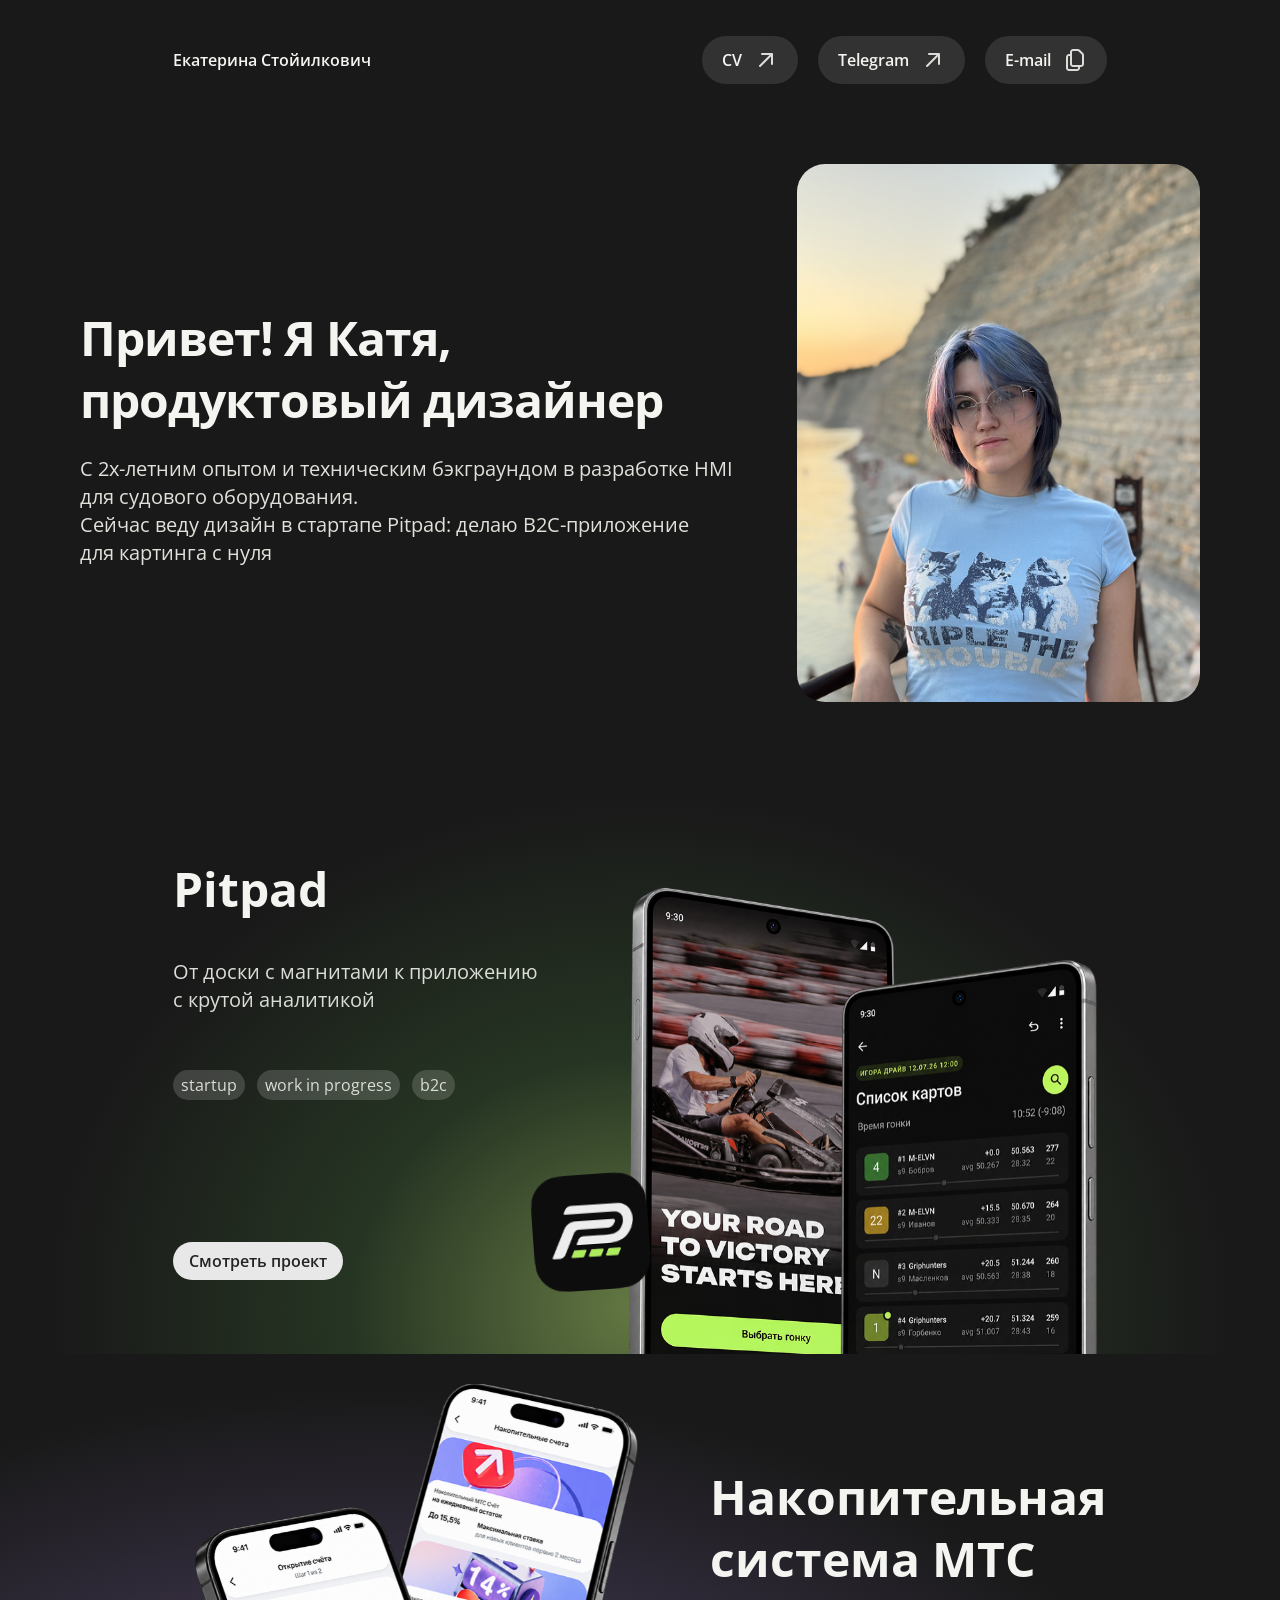
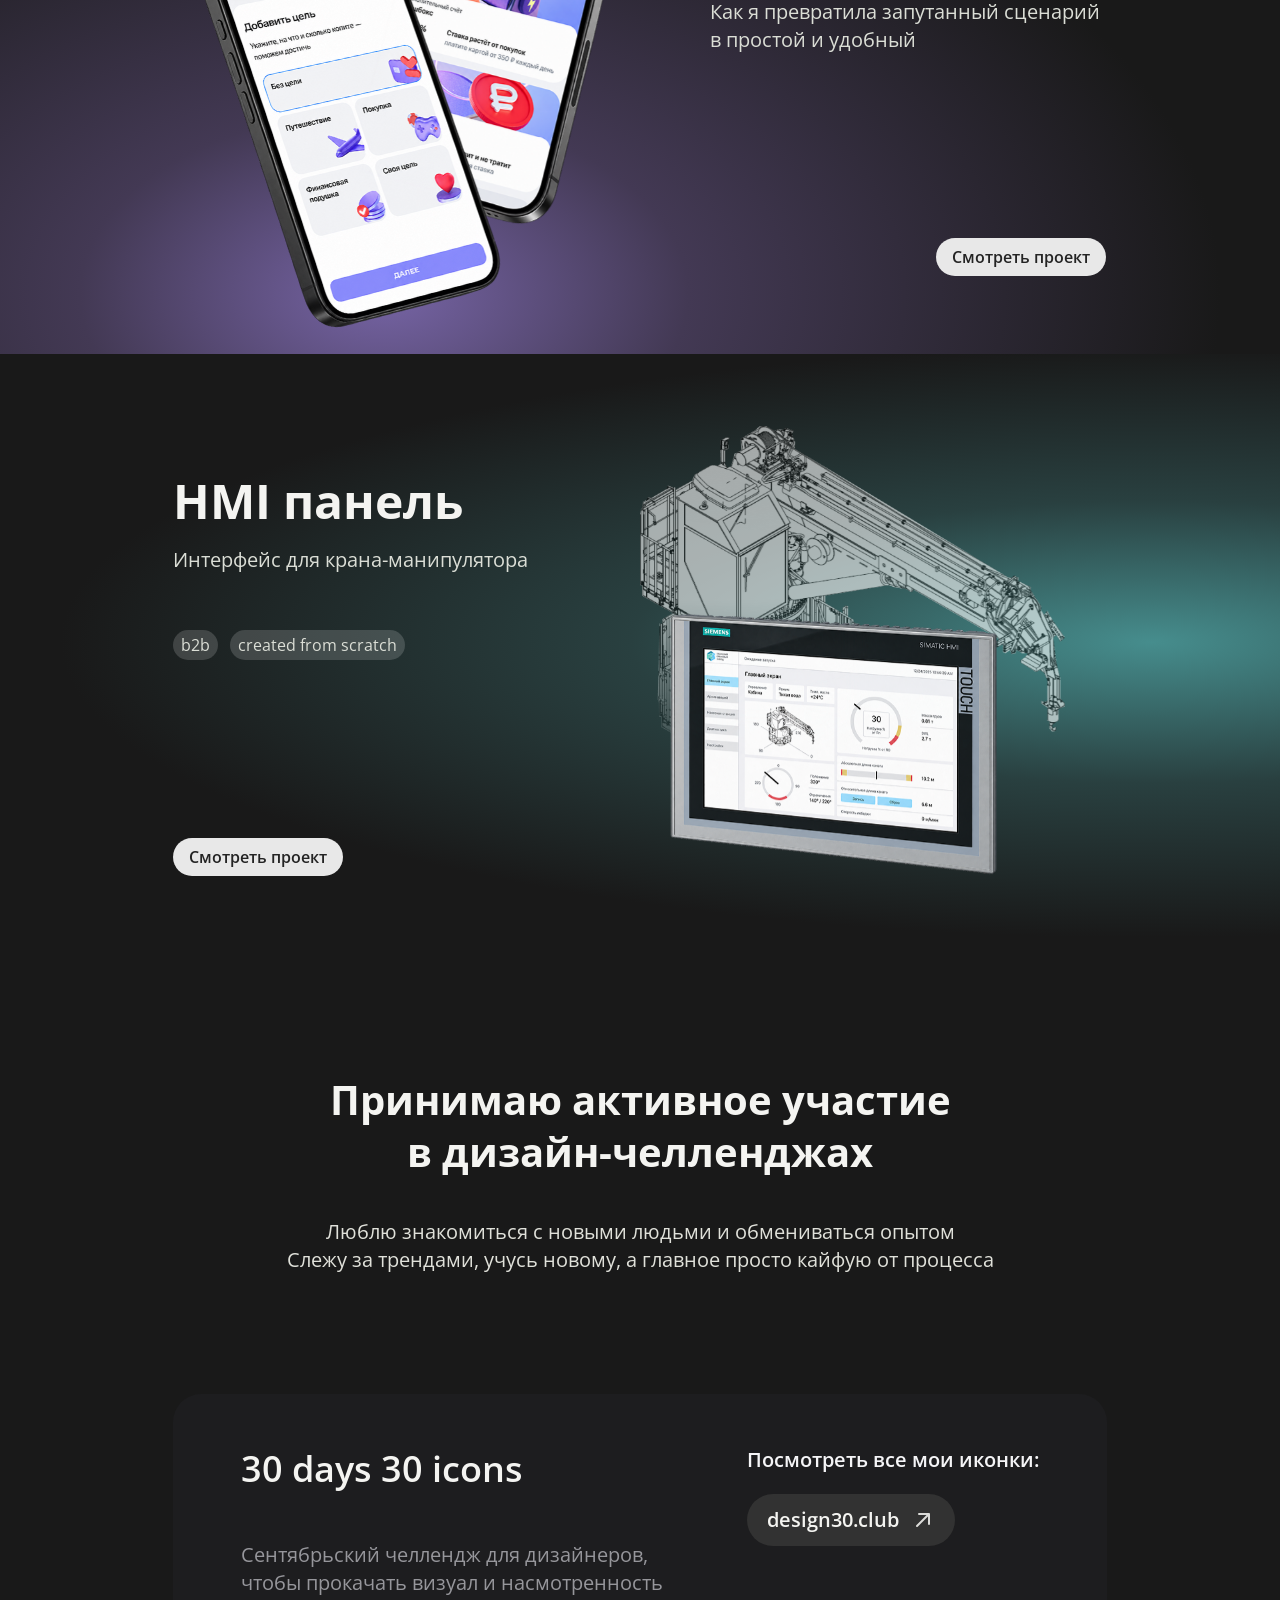
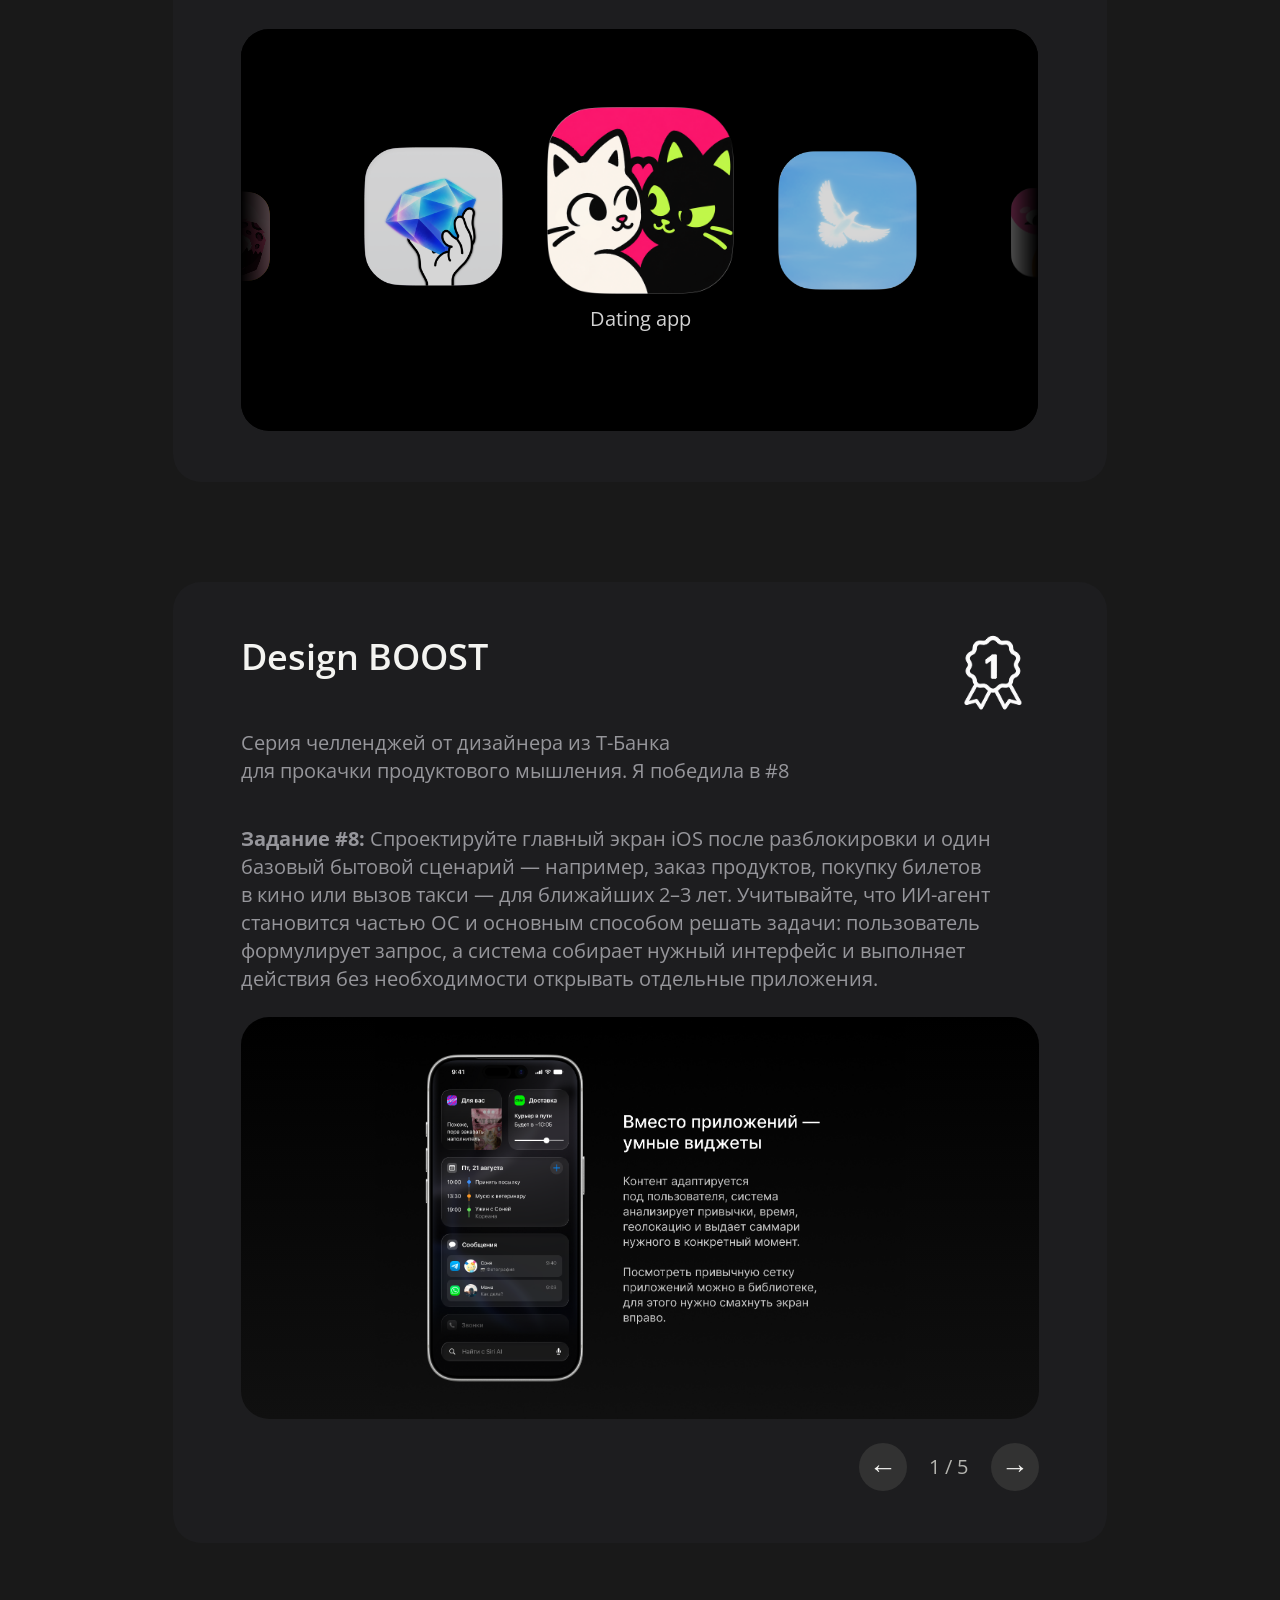
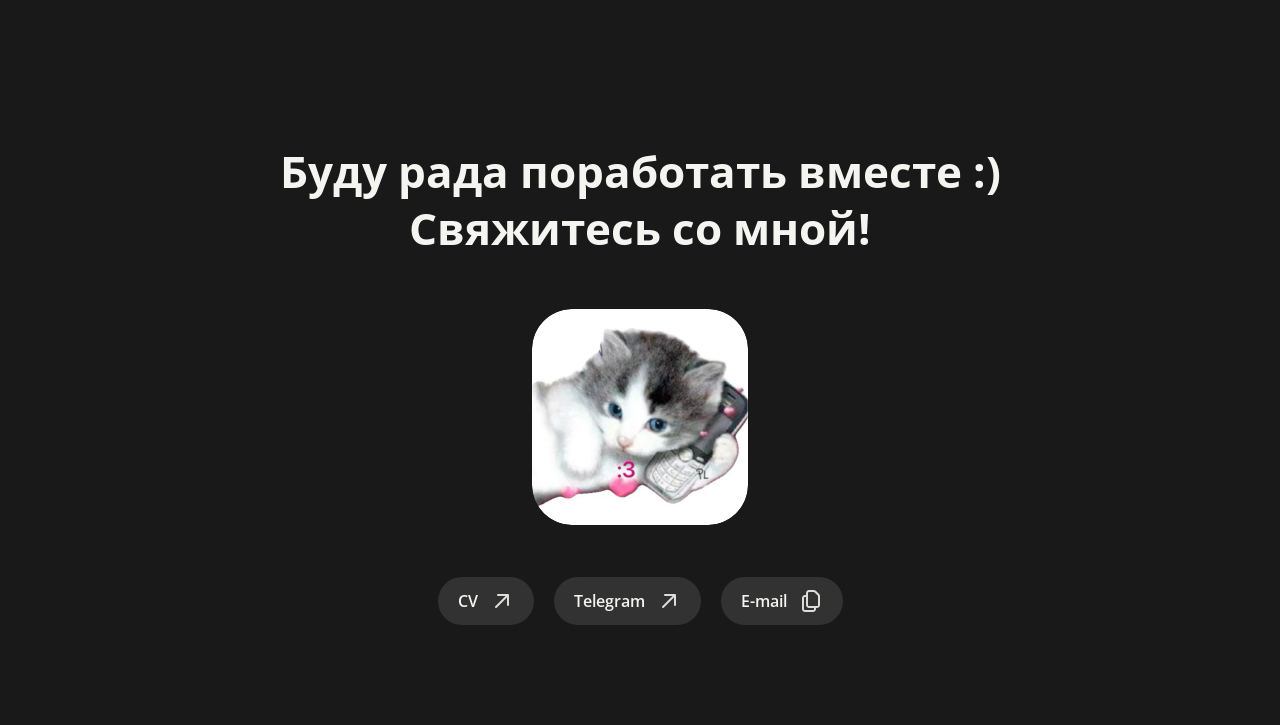
==== commit 68c0c482: "Prevent wrapping B2C application wording in homepage intro" ====
--- a/index.html
+++ b/index.html
@@ -209,7 +209,7 @@
 <noscript><iframe src="https://www.googletagmanager.com/ns.html?id=GTM-NLCF2VC7"
 height="0" width="0" style="display:none;visibility:hidden"></iframe></noscript>
 <!-- End Google Tag Manager (noscript) -->
-<a class="skip" href="#projects">К проектам</a><header class="header wide"><a class="brand" href="#">Екатерина Стойилкович</a><nav class="contacts" aria-label="Контакты"><a class="pill" href="images/CV_Stojilkovic.pdf" target="_blank" rel="noopener">CV <img class="ui-icon" src="images/akar-icons_arrow-up-right.svg" alt="" width="24" height="24"></a><a class="pill" href="https://t.me/kotellocek" target="_blank" rel="noopener">Telegram <img class="ui-icon" src="images/akar-icons_arrow-up-right.svg" alt="" width="24" height="24"></a><button class="pill email" type="button" aria-label="Скопировать e-mail ekaterina.kotelok@yandex.ru">E-mail <img class="ui-icon" src="images/akar-icons_copy.svg" alt="" width="24" height="24"></button></nav></header><main><section class="hero"><div><h1>Привет! Я Катя,<br>продуктовый дизайнер</h1><p class="experience">С 2х-летним опытом и техническим бэкграундом в разработке HMI для судового оборудования.<br>Сейчас веду дизайн в стартапе Pitpad: делаю B2C-приложение для картинга с нуля</p></div><img class="portrait" src="new_images/main_profile.png" alt="Екатерина Стойилкович" width="455" height="607" loading="lazy" decoding="async"></section><div id="projects"><section class="project-band pit" id="project-pitpad"><div class="project wide"><div class="project-copy"><h2>Pitpad</h2><p>От доски с магнитами к приложению<br>с крутой аналитикой</p><div class="tags"><span>startup</span><span>work in progress</span><span>b2c</span></div><a class="project-link" href="pitboard/">Смотреть проект</a></div><div class="project-artwork" aria-hidden="true"><img class="art pit-one" src="new_images/main_pitpad1.png" alt="Главный экран Pitpad" width="575" height="937" loading="lazy" decoding="async"><img class="art pit-two" src="new_images/main_pitpad2.png" alt="Отслеживание гонки" width="575" height="937" loading="lazy" decoding="async"><img class="art pit-logo" src="new_images/main_logopitpad.png" alt="" width="174" height="174" loading="lazy" decoding="async"></div></div></section><section class="project-band mts" id="project-bank"><div class="project wide"><div class="project-copy"><h2>Накопительная<br>система МТС</h2><p>Как я превратила запутанный сценарий в простой и удобный</p><div class="tags"><span>redesign</span><span>b2c</span><span>mobile</span></div><a class="project-link" href="bank/">Смотреть проект</a></div><div class="project-artwork" aria-hidden="true"><img class="art mts-two" src="new_images/main_mts2.png" alt="Накопительные счета МТС Банка" width="443" height="637" loading="lazy" decoding="async"><img class="art mts-one" src="new_images/main_mts1.png" alt="Выбор цели накопления" width="430" height="645" loading="lazy" decoding="async"></div></div></section><section class="project-band hmi" id="project-hmi"><div class="project wide"><div class="project-copy"><h2>HMI панель</h2><p>Интерфейс для крана-манипулятора</p><div class="tags"><span>b2b</span><span>сreated from scratch</span></div><a class="project-link" href="hmi/">Смотреть проект</a></div><img class="art hmi-one" src="new_images/main_hmi1.png" alt="Кран-манипулятор" width="637" height="516" loading="lazy" decoding="async"><img class="art hmi-two" src="new_images/main_hmi2.png" alt="Интерфейс панели Siemens" width="551" height="420" loading="lazy" decoding="async"></div></section></div><section class="challenges"><div class="section-intro"><h2>Принимаю активное участие<br>в дизайн-челленджах</h2><p>Люблю знакомиться с новыми людьми и обмениваться опытом<br>Слежу за трендами, учусь новому, а главное просто кайфую от процесса</p></div><div class="wide"><article class="challenge" id="challenge-icons"><div class="challenge-head"><div><h3>30 days 30 icons</h3><p>Сентябрьский челлендж для дизайнеров,<br>чтобы прокачать визуал и насмотренность</p></div><div class="challenge-link"><p>Посмотреть все мои иконки:</p><a class="pill" href="https://www.design30.club/ru/profile/pitta" target="_blank" rel="noopener">design30.club <img class="ui-icon" src="images/akar-icons_arrow-up-right.svg" alt="" width="24" height="24"></a></div></div><div class="challenge-visual icons-gallery" id="icons-challenge"><div class="icons-track" tabindex="0" role="region" aria-label="Иконки челленджа — перетаскивайте или используйте клавиши влево и вправо"><figure class="icon-slide"><img class="gallery-icon" src="new_images/icons/auction%20platform.png" alt="Auction platform" width="948" height="948" loading="lazy" decoding="async"><figcaption>Auction platform</figcaption></figure><figure class="icon-slide"><img class="gallery-icon" src="new_images/icons/dating%20app.png" alt="Dating app" width="948" height="948" loading="lazy" decoding="async"><figcaption>Dating app</figcaption></figure><figure class="icon-slide"><img class="gallery-icon" src="new_images/icons/prayer%20app.png" alt="Prayer app" width="944" height="944" loading="lazy" decoding="async"><figcaption>Prayer app</figcaption></figure><figure class="icon-slide"><img class="gallery-icon" src="new_images/icons/friend%20finder%20service%20for%20women.png" alt="Friend finder service for women" width="948" height="948" loading="lazy" decoding="async"><figcaption>Friend finder service for women</figcaption></figure><figure class="icon-slide"><img class="gallery-icon" src="new_images/icons/locator%20for%20family.png" alt="Locator for family" width="948" height="948" loading="lazy" decoding="async"><figcaption>Locator for family</figcaption></figure><figure class="icon-slide"><img class="gallery-icon" src="new_images/icons/movie%20choice%20for%20friends.png" alt="Movie choice for friends" width="944" height="944" loading="lazy" decoding="async"><figcaption>Movie choice for friends</figcaption></figure><figure class="icon-slide"><img class="gallery-icon" src="new_images/icons/fresh%20checker.png" alt="Fresh checker" width="948" height="948" loading="lazy" decoding="async"><figcaption>Fresh checker</figcaption></figure><figure class="icon-slide"><img class="gallery-icon" src="new_images/icons/prediction%20market%20app.png" alt="Prediction market app" width="948" height="948" loading="lazy" decoding="async"><figcaption>Prediction market app</figcaption></figure><figure class="icon-slide"><img class="gallery-icon" src="new_images/icons/push-up%20alarm%20clock.png" alt="Push-up alarm clock" width="948" height="948" loading="lazy" decoding="async"><figcaption>Push-up alarm clock</figcaption></figure><figure class="icon-slide"><img class="gallery-icon" src="new_images/icons/puzzle%20game.png" alt="Puzzle game" width="948" height="948" loading="lazy" decoding="async"><figcaption>Puzzle game</figcaption></figure><figure class="icon-slide"><img class="gallery-icon" src="new_images/icons/run%20from%20zombies%20irl.png" alt="Run from zombies IRL" width="944" height="944" loading="lazy" decoding="async"><figcaption>Run from zombies IRL</figcaption></figure><figure class="icon-slide"><img class="gallery-icon" src="new_images/icons/second-hand%20marketplace.png" alt="Second-hand marketplace" width="948" height="948" loading="lazy" decoding="async"><figcaption>Second-hand marketplace</figcaption></figure><figure class="icon-slide"><img class="gallery-icon" src="new_images/icons/short%20series.png" alt="Short series" width="474" height="474" loading="lazy" decoding="async"><figcaption>Short series</figcaption></figure><figure class="icon-slide"><img class="gallery-icon" src="new_images/icons/trash%20cleaner.png" alt="Trash cleaner" width="948" height="948" loading="lazy" decoding="async"><figcaption>Trash cleaner</figcaption></figure><figure class="icon-slide"><img class="gallery-icon" src="new_images/icons/vet%20clinic.png" alt="Vet clinic" width="948" height="948" loading="lazy" decoding="async"><figcaption>Vet clinic</figcaption></figure><figure class="icon-slide"><img class="gallery-icon" src="new_images/icons/vibe%20coding%20games.png" alt="Vibe coding games" width="948" height="948" loading="lazy" decoding="async"><figcaption>Vibe coding games</figcaption></figure><figure class="icon-slide"><img class="gallery-icon" src="new_images/icons/video%20to%20recipe.png" alt="Video to recipe" width="948" height="948" loading="lazy" decoding="async"><figcaption>Video to recipe</figcaption></figure><figure class="icon-slide"><img class="gallery-icon" src="new_images/icons/womens%20health.png" alt="Women&#x27;s health" width="948" height="948" loading="lazy" decoding="async"><figcaption>Women&#x27;s health</figcaption></figure></div></div></article><article class="challenge boost-challenge" id="challenge-boost"><div class="challenge-head"><div><h3>Design BOOST</h3><p>Серия челленджей от дизайнера из Т-Банка<br class="boost-description-break"> для прокачки продуктового мышления. Я победила в #8</p></div><img class="award" src="new_images/main_1place.png" alt="Первое место" width="120" height="120" loading="lazy" decoding="async"></div><div class="boost-brief"><p><strong>Задание #8:</strong> Спроектируйте главный экран iOS после разблокировки и один базовый бытовой сценарий — например, заказ продуктов, покупку билетов в кино или вызов такси — для ближайших 2–3 лет. Учитывайте, что ИИ-агент становится частью ОС и основным способом решать задачи: пользователь формулирует запрос, а система собирает нужный интерфейс и выполняет действия без необходимости открывать отдельные приложения.</p></div><div class="boost-carousel" role="region" aria-roledescription="карусель" aria-label="Design BOOST" tabindex="0"><div class="challenge-visual boost-stage"><div class="boost-slide"><img class="boost-image" src="new_images/main_db1.png" alt="Design BOOST — слайд 1 из 5" width="1471" height="1114" loading="lazy" decoding="async"></div><div class="boost-slide" hidden><img class="boost-image" src="new_images/main_db2.png" alt="Design BOOST — слайд 2 из 5" width="1471" height="1114" loading="lazy" decoding="async"></div><div class="boost-slide" hidden><img class="boost-image" src="new_images/main_db3.png" alt="Design BOOST — слайд 3 из 5" width="1471" height="1114" loading="lazy" decoding="async"></div><div class="boost-slide" hidden><img class="boost-image" src="new_images/main_db4.png" alt="Design BOOST — слайд 4 из 5" width="1471" height="1114" loading="lazy" decoding="async"></div><div class="boost-slide" hidden><img class="boost-image" src="new_images/main_db5.png" alt="Design BOOST — слайд 5 из 5" width="1471" height="1114" loading="lazy" decoding="async"></div></div><div class="carousel-controls"><button type="button" class="carousel-arrow previous" aria-label="Предыдущий слайд">←</button><span class="slide-count" aria-live="polite" aria-atomic="true">1 / 5</span><button type="button" class="carousel-arrow next" aria-label="Следующий слайд">→</button></div></div></article></div></section></main><footer class="footer"><h2>Буду рада поработать вместе :)<br>Свяжитесь со мной!</h2><img class="kitty" src="new_images/main_kitty.png" alt="Котик" width="856" height="856" loading="lazy" decoding="async"><nav class="contacts" id="footer-contacts" aria-label="Контакты"><a class="pill" href="images/CV_Stojilkovic.pdf" target="_blank" rel="noopener">CV <img class="ui-icon" src="images/akar-icons_arrow-up-right.svg" alt="" width="24" height="24"></a><a class="pill" href="https://t.me/kotellocek" target="_blank" rel="noopener">Telegram <img class="ui-icon" src="images/akar-icons_arrow-up-right.svg" alt="" width="24" height="24"></a><button class="pill email" type="button" aria-label="Скопировать e-mail ekaterina.kotelok@yandex.ru">E-mail <img class="ui-icon" src="images/akar-icons_copy.svg" alt="" width="24" height="24"></button></nav></footer><div class="toast" role="status" aria-live="polite"></div><script>const motionPreference=matchMedia('(prefers-reduced-motion: reduce)');
+<a class="skip" href="#projects">К проектам</a><header class="header wide"><a class="brand" href="#">Екатерина Стойилкович</a><nav class="contacts" aria-label="Контакты"><a class="pill" href="images/CV_Stojilkovic.pdf" target="_blank" rel="noopener">CV <img class="ui-icon" src="images/akar-icons_arrow-up-right.svg" alt="" width="24" height="24"></a><a class="pill" href="https://t.me/kotellocek" target="_blank" rel="noopener">Telegram <img class="ui-icon" src="images/akar-icons_arrow-up-right.svg" alt="" width="24" height="24"></a><button class="pill email" type="button" aria-label="Скопировать e-mail ekaterina.kotelok@yandex.ru">E-mail <img class="ui-icon" src="images/akar-icons_copy.svg" alt="" width="24" height="24"></button></nav></header><main><section class="hero"><div><h1>Привет! Я Катя,<br>продуктовый дизайнер</h1><p class="experience">С 2х-летним опытом и техническим бэкграундом в разработке HMI для судового оборудования.<br>Сейчас веду дизайн в стартапе Pitpad: делаю <span style="white-space:nowrap">B2C-приложение</span> для картинга с нуля</p></div><img class="portrait" src="new_images/main_profile.png" alt="Екатерина Стойилкович" width="455" height="607" loading="lazy" decoding="async"></section><div id="projects"><section class="project-band pit" id="project-pitpad"><div class="project wide"><div class="project-copy"><h2>Pitpad</h2><p>От доски с магнитами к приложению<br>с крутой аналитикой</p><div class="tags"><span>startup</span><span>work in progress</span><span>b2c</span></div><a class="project-link" href="pitboard/">Смотреть проект</a></div><div class="project-artwork" aria-hidden="true"><img class="art pit-one" src="new_images/main_pitpad1.png" alt="Главный экран Pitpad" width="575" height="937" loading="lazy" decoding="async"><img class="art pit-two" src="new_images/main_pitpad2.png" alt="Отслеживание гонки" width="575" height="937" loading="lazy" decoding="async"><img class="art pit-logo" src="new_images/main_logopitpad.png" alt="" width="174" height="174" loading="lazy" decoding="async"></div></div></section><section class="project-band mts" id="project-bank"><div class="project wide"><div class="project-copy"><h2>Накопительная<br>система МТС</h2><p>Как я превратила запутанный сценарий в простой и удобный</p><div class="tags"><span>redesign</span><span>b2c</span><span>mobile</span></div><a class="project-link" href="bank/">Смотреть проект</a></div><div class="project-artwork" aria-hidden="true"><img class="art mts-two" src="new_images/main_mts2.png" alt="Накопительные счета МТС Банка" width="443" height="637" loading="lazy" decoding="async"><img class="art mts-one" src="new_images/main_mts1.png" alt="Выбор цели накопления" width="430" height="645" loading="lazy" decoding="async"></div></div></section><section class="project-band hmi" id="project-hmi"><div class="project wide"><div class="project-copy"><h2>HMI панель</h2><p>Интерфейс для крана-манипулятора</p><div class="tags"><span>b2b</span><span>сreated from scratch</span></div><a class="project-link" href="hmi/">Смотреть проект</a></div><img class="art hmi-one" src="new_images/main_hmi1.png" alt="Кран-манипулятор" width="637" height="516" loading="lazy" decoding="async"><img class="art hmi-two" src="new_images/main_hmi2.png" alt="Интерфейс панели Siemens" width="551" height="420" loading="lazy" decoding="async"></div></section></div><section class="challenges"><div class="section-intro"><h2>Принимаю активное участие<br>в дизайн-челленджах</h2><p>Люблю знакомиться с новыми людьми и обмениваться опытом<br>Слежу за трендами, учусь новому, а главное просто кайфую от процесса</p></div><div class="wide"><article class="challenge" id="challenge-icons"><div class="challenge-head"><div><h3>30 days 30 icons</h3><p>Сентябрьский челлендж для дизайнеров,<br>чтобы прокачать визуал и насмотренность</p></div><div class="challenge-link"><p>Посмотреть все мои иконки:</p><a class="pill" href="https://www.design30.club/ru/profile/pitta" target="_blank" rel="noopener">design30.club <img class="ui-icon" src="images/akar-icons_arrow-up-right.svg" alt="" width="24" height="24"></a></div></div><div class="challenge-visual icons-gallery" id="icons-challenge"><div class="icons-track" tabindex="0" role="region" aria-label="Иконки челленджа — перетаскивайте или используйте клавиши влево и вправо"><figure class="icon-slide"><img class="gallery-icon" src="new_images/icons/auction%20platform.png" alt="Auction platform" width="948" height="948" loading="lazy" decoding="async"><figcaption>Auction platform</figcaption></figure><figure class="icon-slide"><img class="gallery-icon" src="new_images/icons/dating%20app.png" alt="Dating app" width="948" height="948" loading="lazy" decoding="async"><figcaption>Dating app</figcaption></figure><figure class="icon-slide"><img class="gallery-icon" src="new_images/icons/prayer%20app.png" alt="Prayer app" width="944" height="944" loading="lazy" decoding="async"><figcaption>Prayer app</figcaption></figure><figure class="icon-slide"><img class="gallery-icon" src="new_images/icons/friend%20finder%20service%20for%20women.png" alt="Friend finder service for women" width="948" height="948" loading="lazy" decoding="async"><figcaption>Friend finder service for women</figcaption></figure><figure class="icon-slide"><img class="gallery-icon" src="new_images/icons/locator%20for%20family.png" alt="Locator for family" width="948" height="948" loading="lazy" decoding="async"><figcaption>Locator for family</figcaption></figure><figure class="icon-slide"><img class="gallery-icon" src="new_images/icons/movie%20choice%20for%20friends.png" alt="Movie choice for friends" width="944" height="944" loading="lazy" decoding="async"><figcaption>Movie choice for friends</figcaption></figure><figure class="icon-slide"><img class="gallery-icon" src="new_images/icons/fresh%20checker.png" alt="Fresh checker" width="948" height="948" loading="lazy" decoding="async"><figcaption>Fresh checker</figcaption></figure><figure class="icon-slide"><img class="gallery-icon" src="new_images/icons/prediction%20market%20app.png" alt="Prediction market app" width="948" height="948" loading="lazy" decoding="async"><figcaption>Prediction market app</figcaption></figure><figure class="icon-slide"><img class="gallery-icon" src="new_images/icons/push-up%20alarm%20clock.png" alt="Push-up alarm clock" width="948" height="948" loading="lazy" decoding="async"><figcaption>Push-up alarm clock</figcaption></figure><figure class="icon-slide"><img class="gallery-icon" src="new_images/icons/puzzle%20game.png" alt="Puzzle game" width="948" height="948" loading="lazy" decoding="async"><figcaption>Puzzle game</figcaption></figure><figure class="icon-slide"><img class="gallery-icon" src="new_images/icons/run%20from%20zombies%20irl.png" alt="Run from zombies IRL" width="944" height="944" loading="lazy" decoding="async"><figcaption>Run from zombies IRL</figcaption></figure><figure class="icon-slide"><img class="gallery-icon" src="new_images/icons/second-hand%20marketplace.png" alt="Second-hand marketplace" width="948" height="948" loading="lazy" decoding="async"><figcaption>Second-hand marketplace</figcaption></figure><figure class="icon-slide"><img class="gallery-icon" src="new_images/icons/short%20series.png" alt="Short series" width="474" height="474" loading="lazy" decoding="async"><figcaption>Short series</figcaption></figure><figure class="icon-slide"><img class="gallery-icon" src="new_images/icons/trash%20cleaner.png" alt="Trash cleaner" width="948" height="948" loading="lazy" decoding="async"><figcaption>Trash cleaner</figcaption></figure><figure class="icon-slide"><img class="gallery-icon" src="new_images/icons/vet%20clinic.png" alt="Vet clinic" width="948" height="948" loading="lazy" decoding="async"><figcaption>Vet clinic</figcaption></figure><figure class="icon-slide"><img class="gallery-icon" src="new_images/icons/vibe%20coding%20games.png" alt="Vibe coding games" width="948" height="948" loading="lazy" decoding="async"><figcaption>Vibe coding games</figcaption></figure><figure class="icon-slide"><img class="gallery-icon" src="new_images/icons/video%20to%20recipe.png" alt="Video to recipe" width="948" height="948" loading="lazy" decoding="async"><figcaption>Video to recipe</figcaption></figure><figure class="icon-slide"><img class="gallery-icon" src="new_images/icons/womens%20health.png" alt="Women&#x27;s health" width="948" height="948" loading="lazy" decoding="async"><figcaption>Women&#x27;s health</figcaption></figure></div></div></article><article class="challenge boost-challenge" id="challenge-boost"><div class="challenge-head"><div><h3>Design BOOST</h3><p>Серия челленджей от дизайнера из Т-Банка<br class="boost-description-break"> для прокачки продуктового мышления. Я победила в #8</p></div><img class="award" src="new_images/main_1place.png" alt="Первое место" width="120" height="120" loading="lazy" decoding="async"></div><div class="boost-brief"><p><strong>Задание #8:</strong> Спроектируйте главный экран iOS после разблокировки и один базовый бытовой сценарий — например, заказ продуктов, покупку билетов в кино или вызов такси — для ближайших 2–3 лет. Учитывайте, что ИИ-агент становится частью ОС и основным способом решать задачи: пользователь формулирует запрос, а система собирает нужный интерфейс и выполняет действия без необходимости открывать отдельные приложения.</p></div><div class="boost-carousel" role="region" aria-roledescription="карусель" aria-label="Design BOOST" tabindex="0"><div class="challenge-visual boost-stage"><div class="boost-slide"><img class="boost-image" src="new_images/main_db1.png" alt="Design BOOST — слайд 1 из 5" width="1471" height="1114" loading="lazy" decoding="async"></div><div class="boost-slide" hidden><img class="boost-image" src="new_images/main_db2.png" alt="Design BOOST — слайд 2 из 5" width="1471" height="1114" loading="lazy" decoding="async"></div><div class="boost-slide" hidden><img class="boost-image" src="new_images/main_db3.png" alt="Design BOOST — слайд 3 из 5" width="1471" height="1114" loading="lazy" decoding="async"></div><div class="boost-slide" hidden><img class="boost-image" src="new_images/main_db4.png" alt="Design BOOST — слайд 4 из 5" width="1471" height="1114" loading="lazy" decoding="async"></div><div class="boost-slide" hidden><img class="boost-image" src="new_images/main_db5.png" alt="Design BOOST — слайд 5 из 5" width="1471" height="1114" loading="lazy" decoding="async"></div></div><div class="carousel-controls"><button type="button" class="carousel-arrow previous" aria-label="Предыдущий слайд">←</button><span class="slide-count" aria-live="polite" aria-atomic="true">1 / 5</span><button type="button" class="carousel-arrow next" aria-label="Следующий слайд">→</button></div></div></article></div></section></main><footer class="footer"><h2>Буду рада поработать вместе :)<br>Свяжитесь со мной!</h2><img class="kitty" src="new_images/main_kitty.png" alt="Котик" width="856" height="856" loading="lazy" decoding="async"><nav class="contacts" id="footer-contacts" aria-label="Контакты"><a class="pill" href="images/CV_Stojilkovic.pdf" target="_blank" rel="noopener">CV <img class="ui-icon" src="images/akar-icons_arrow-up-right.svg" alt="" width="24" height="24"></a><a class="pill" href="https://t.me/kotellocek" target="_blank" rel="noopener">Telegram <img class="ui-icon" src="images/akar-icons_arrow-up-right.svg" alt="" width="24" height="24"></a><button class="pill email" type="button" aria-label="Скопировать e-mail ekaterina.kotelok@yandex.ru">E-mail <img class="ui-icon" src="images/akar-icons_copy.svg" alt="" width="24" height="24"></button></nav></footer><div class="toast" role="status" aria-live="polite"></div><script>const motionPreference=matchMedia('(prefers-reduced-motion: reduce)');
 const scenes=[...document.querySelectorAll('.project')].map(el=>({el,items:[...el.querySelectorAll('.art')],value:0}));
 let frame=0,lastTime=0;
 function animateScroll(time){frame=0;const smooth=1-Math.exp(-Math.min(time-lastTime||16,64)/90);lastTime=time;let unsettled=false;
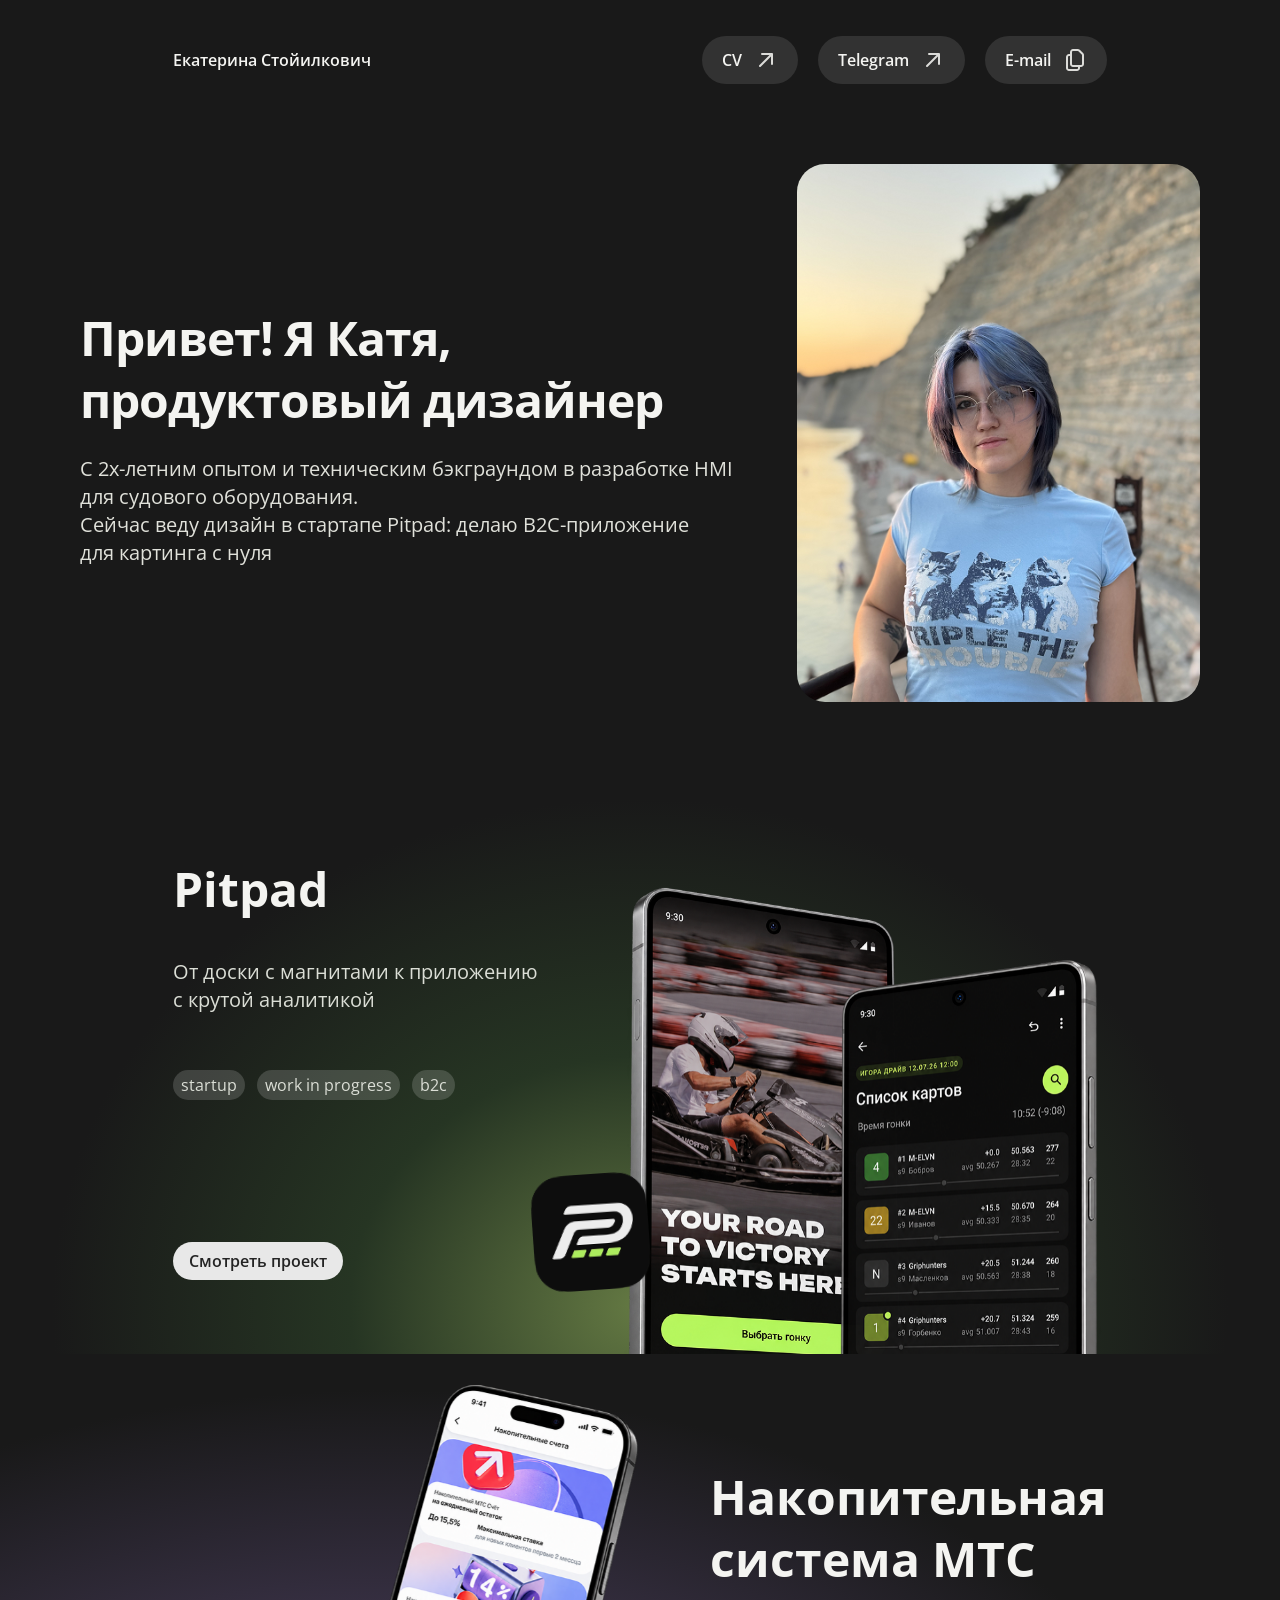
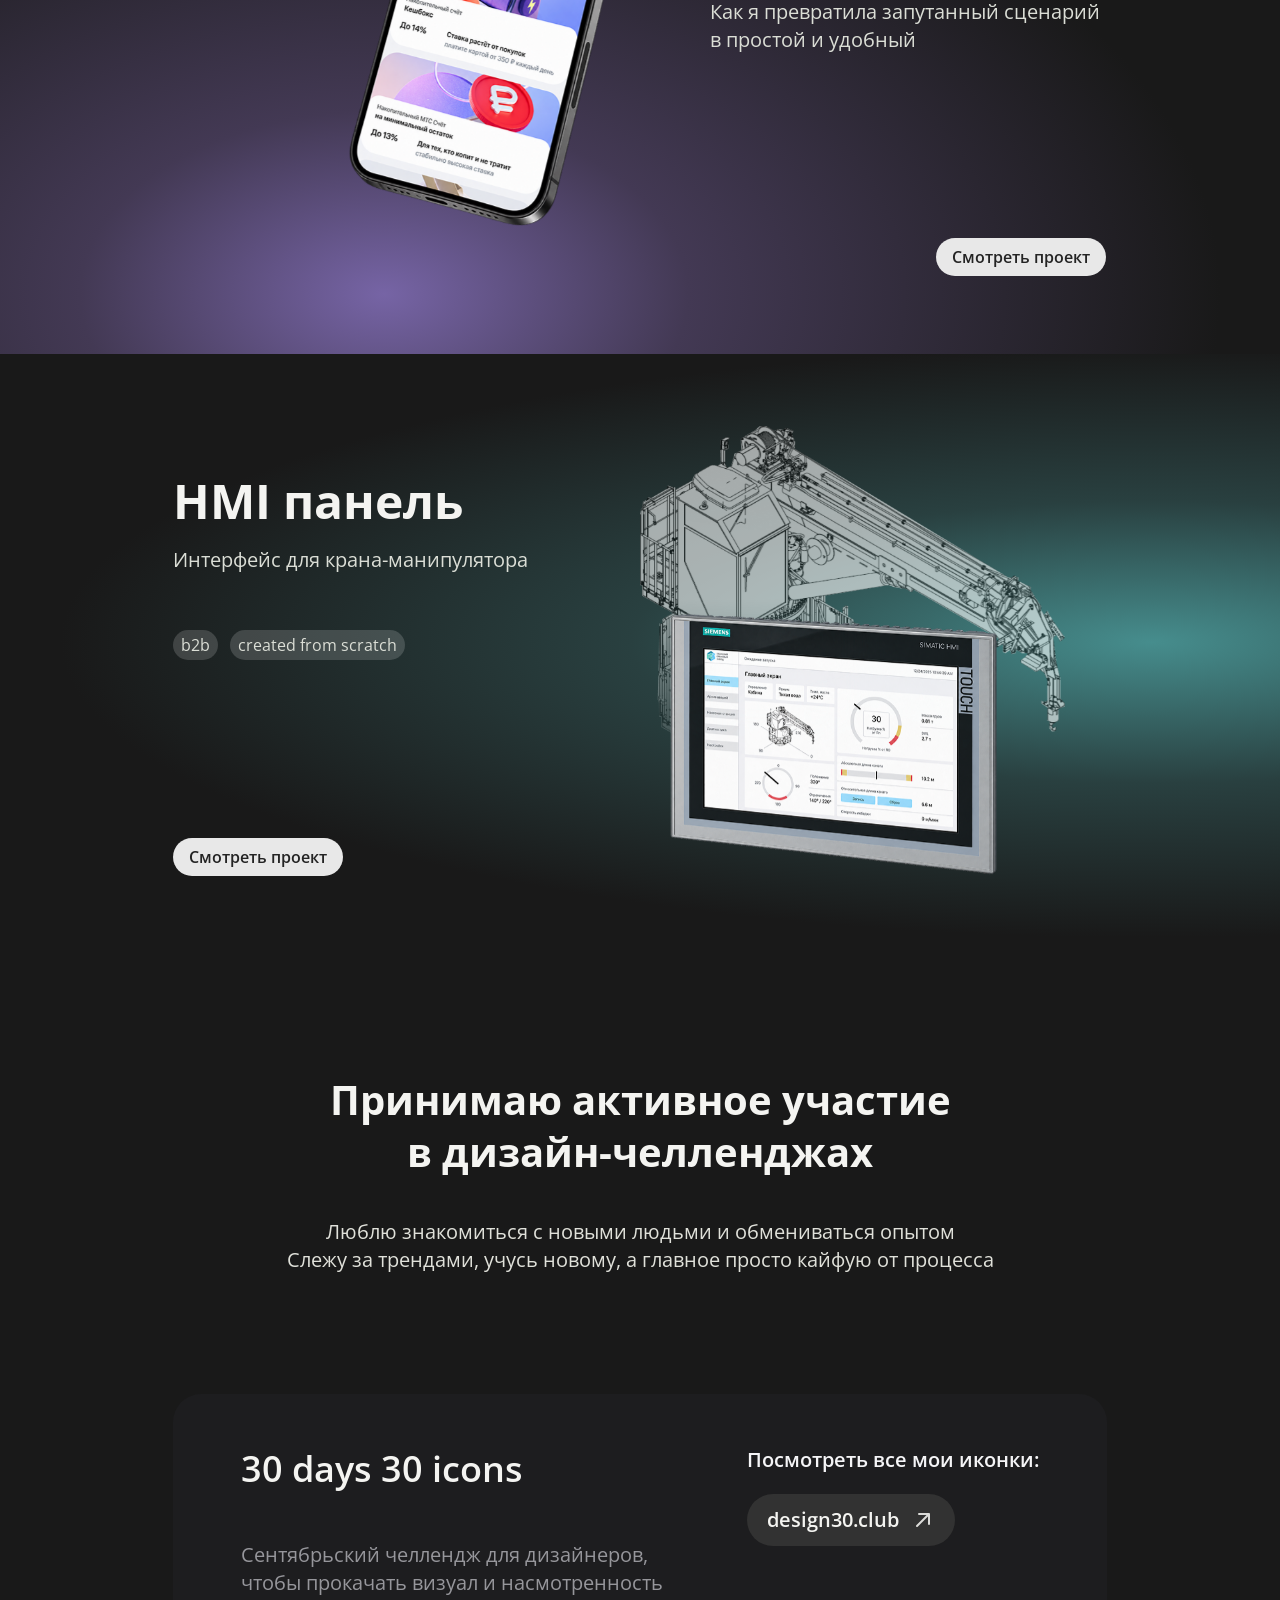
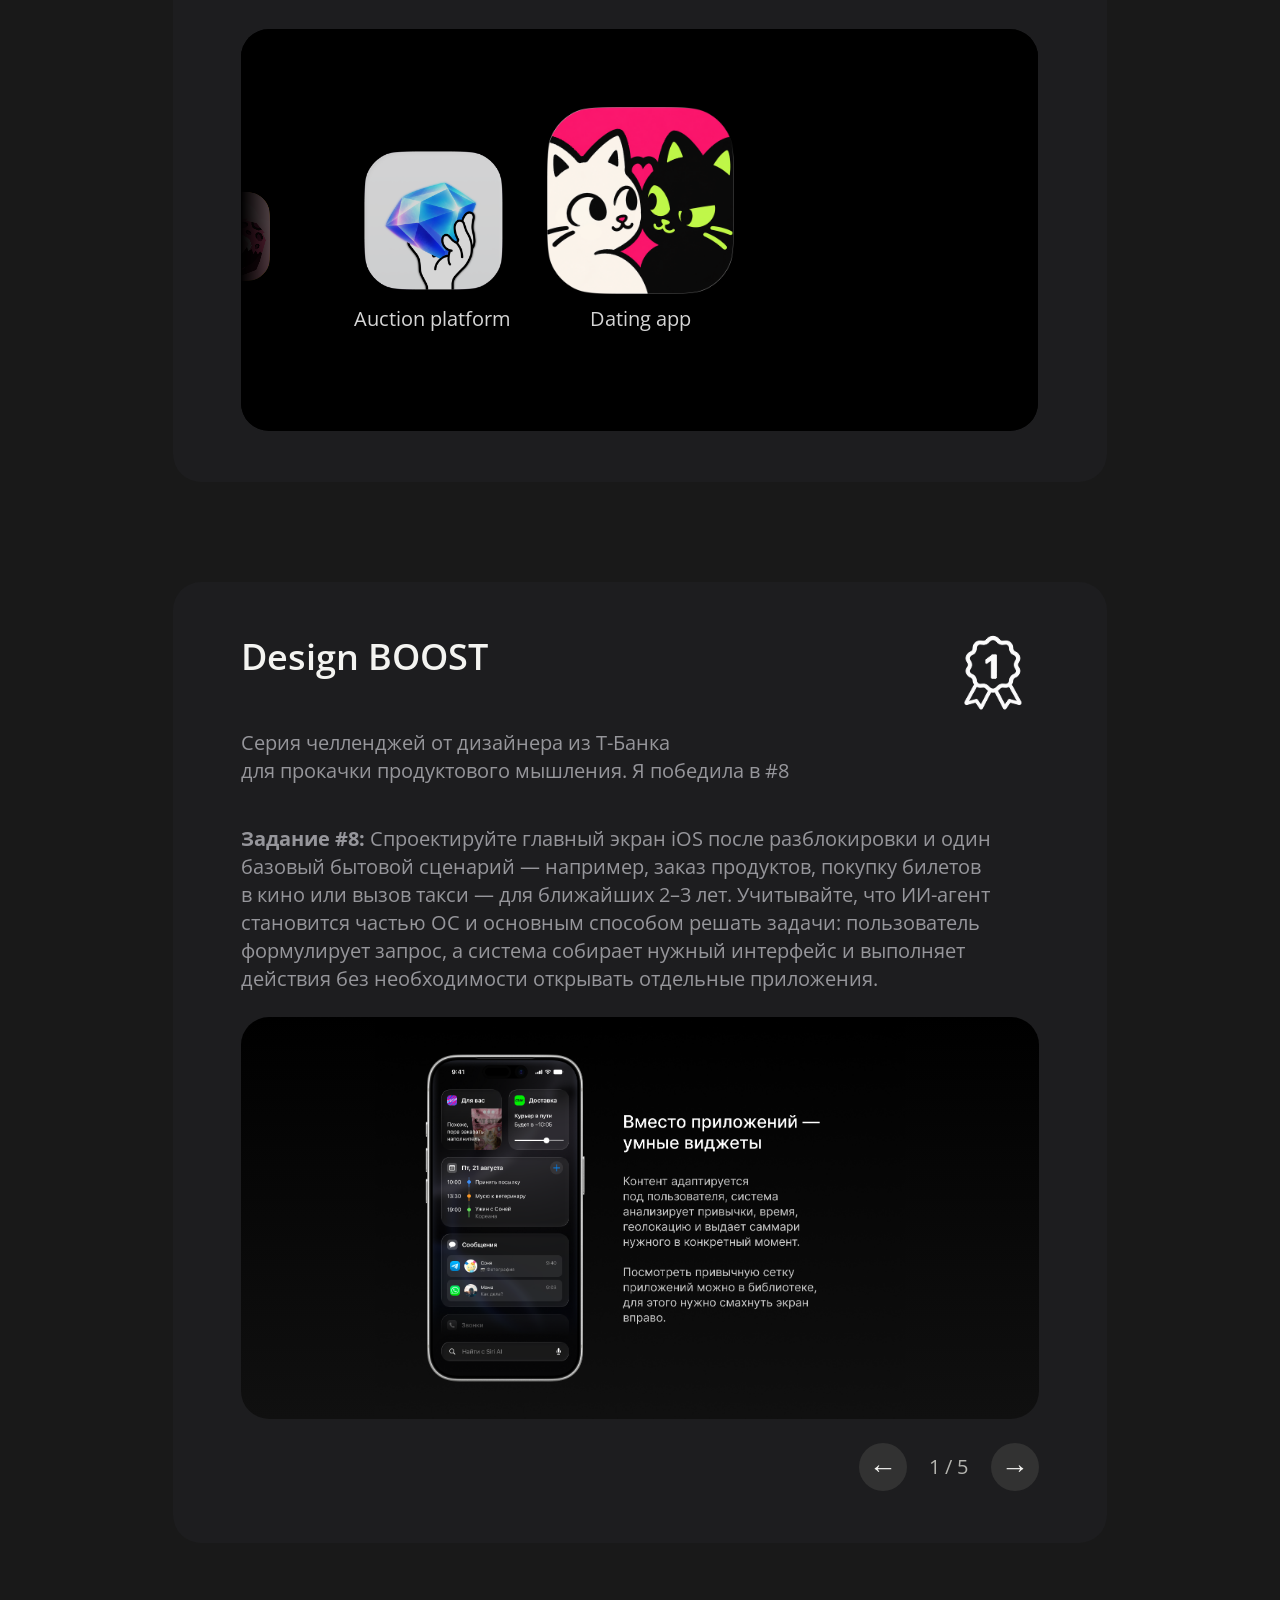
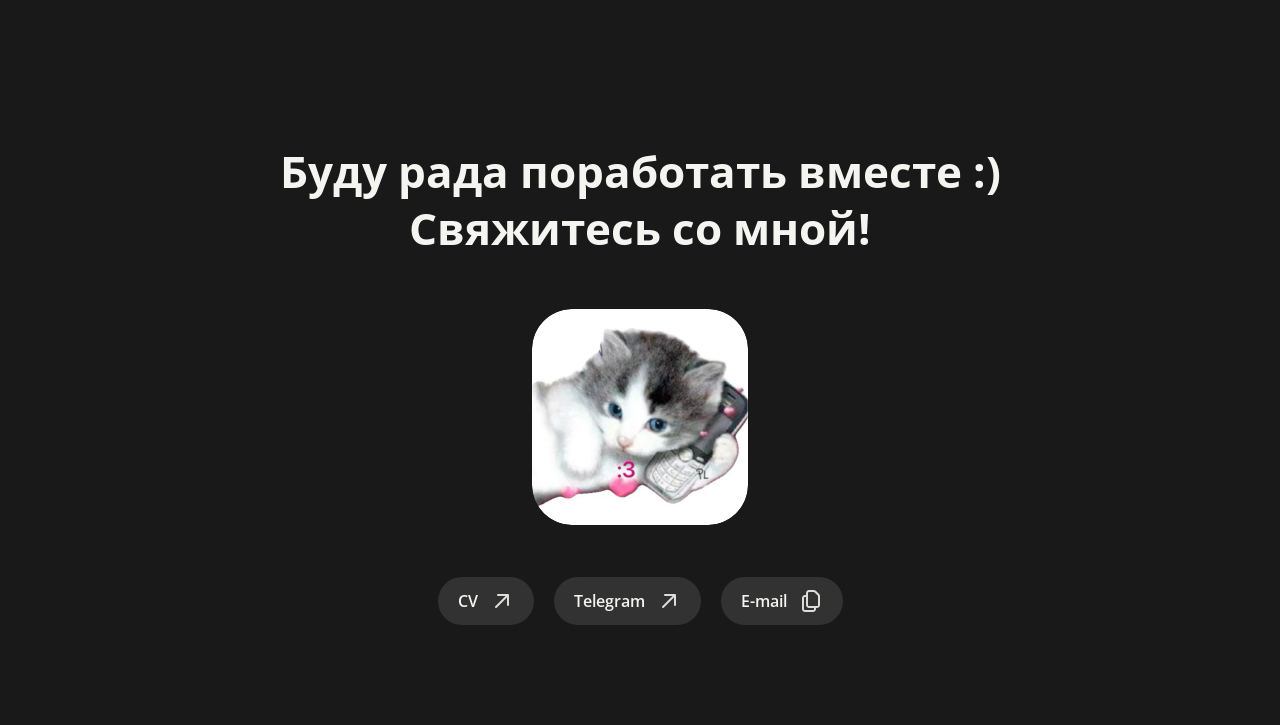
==== commit d4a13763: "Update portfolio sharing metadata" ====
--- a/index.html
+++ b/index.html
@@ -6,7 +6,10 @@
 'https://www.googletagmanager.com/gtm.js?id='+i+dl;f.parentNode.insertBefore(j,f);
 })(window,document,'script','dataLayer','GTM-NLCF2VC7');</script>
 <!-- End Google Tag Manager -->
-<link rel="icon" type="image/png" sizes="16x16" href="/portfolio/new_images/icon_16x16_portfolio.png"><meta charset="utf-8"><meta name="viewport" content="width=device-width,initial-scale=1"><title>Екатерина Стойилкович — продуктовый дизайнер</title><meta name="description" content="Продуктовый дизайнер с техническим бэкграундом. Pitpad, МТС Банк и интерфейсы HMI."><meta property="og:title" content="Екатерина Стойилкович — продуктовый дизайнер"><meta property="og:image" content="https://pitta-dsgn.github.io/portfolio/new_images/main_profile.png"><script>if(location.protocol==="file:"){const b=document.createElement("base");b.href="https://pitta-dsgn.github.io/portfolio/";document.head.append(b)}</script><style>@font-face{font-family:OpenSans;font-weight:400;font-style:normal;font-display:swap;src:url([data-uri]) format("truetype");}@font-face{font-family:OpenSans;font-weight:600;font-style:normal;font-display:swap;src:url([data-uri]